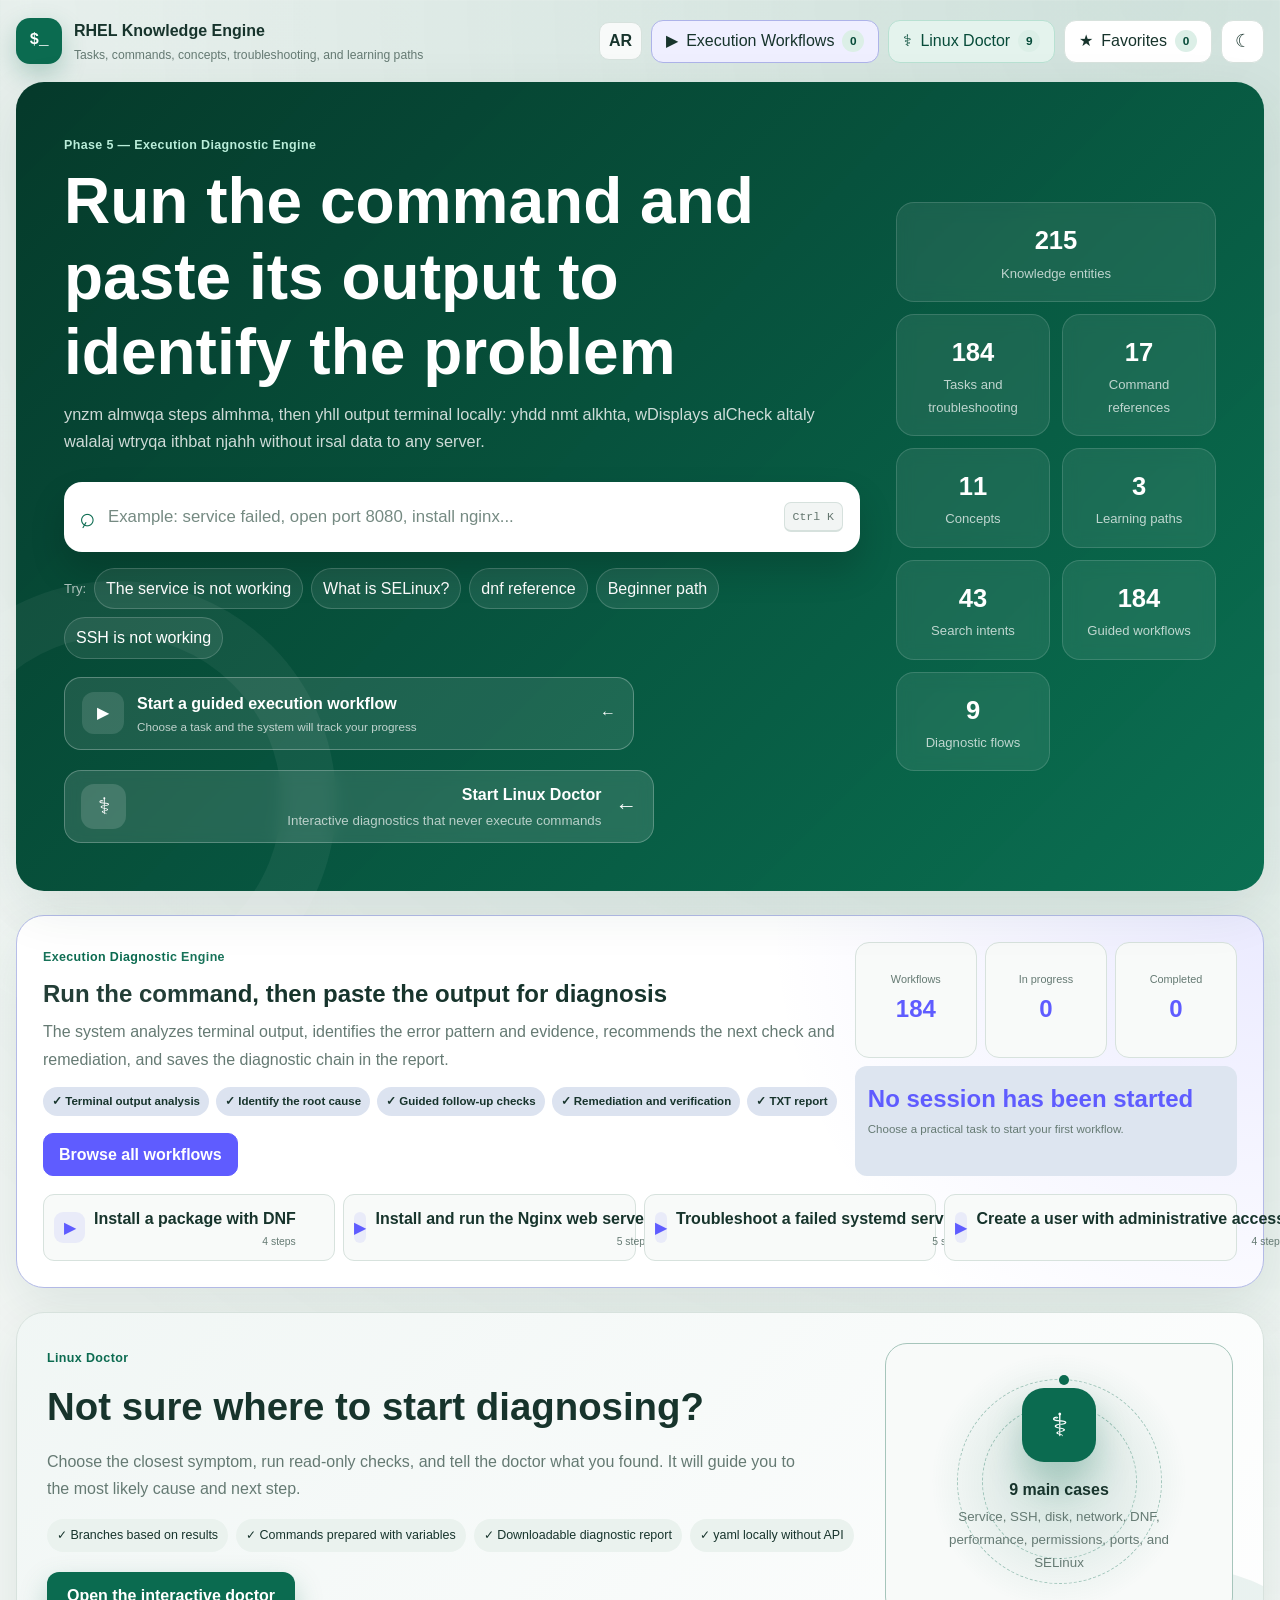
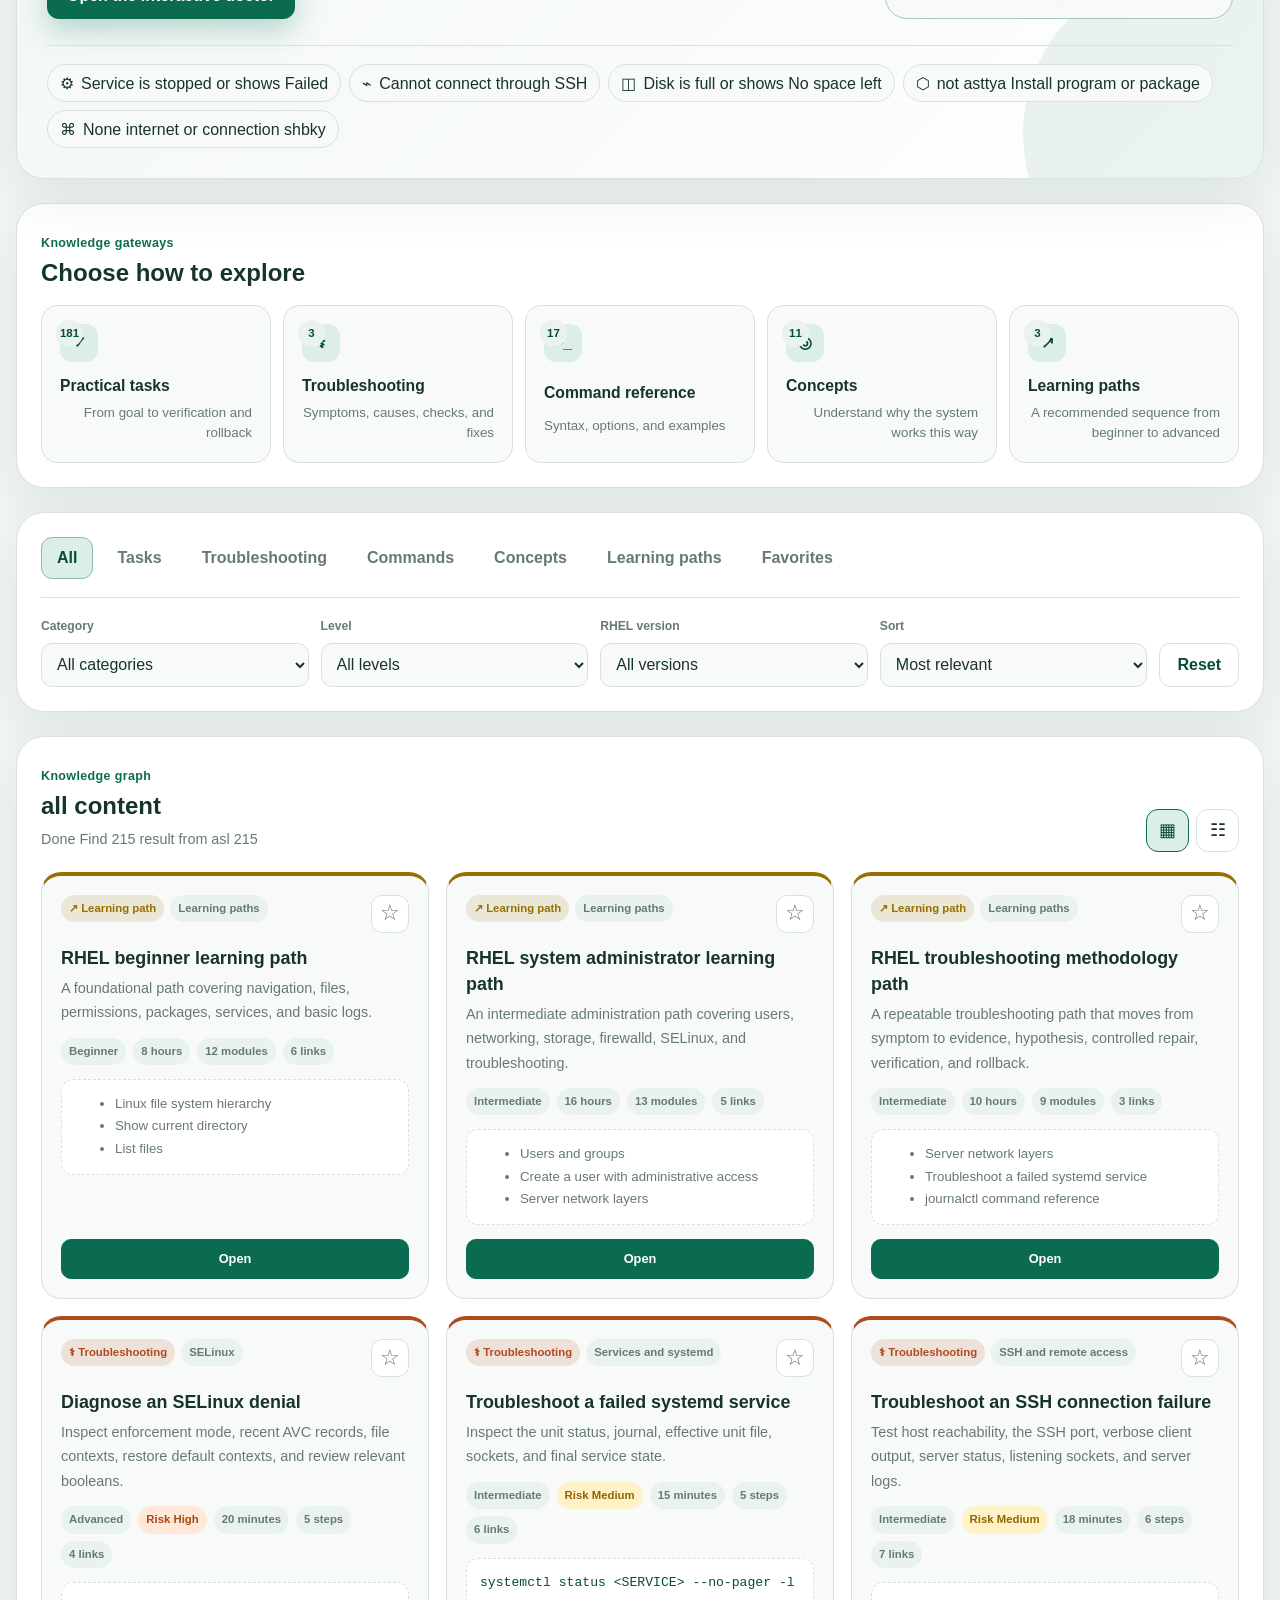
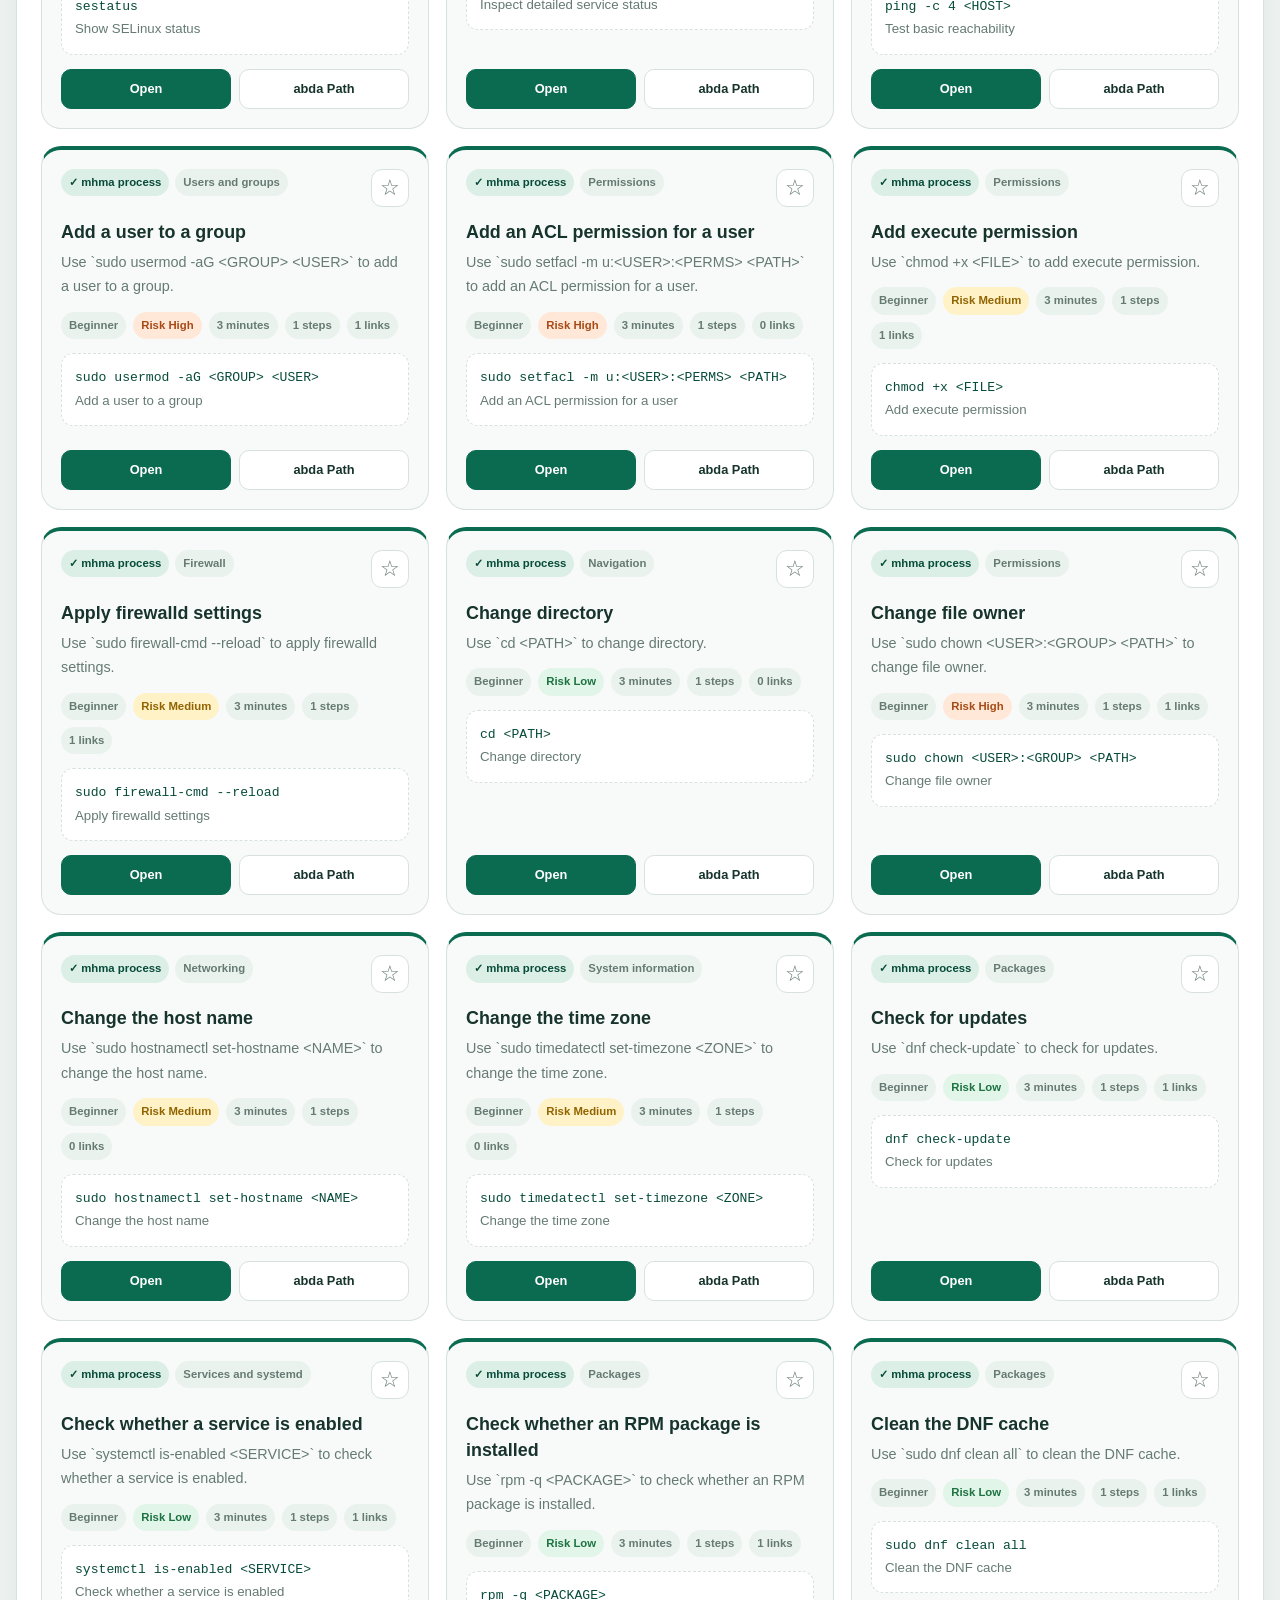
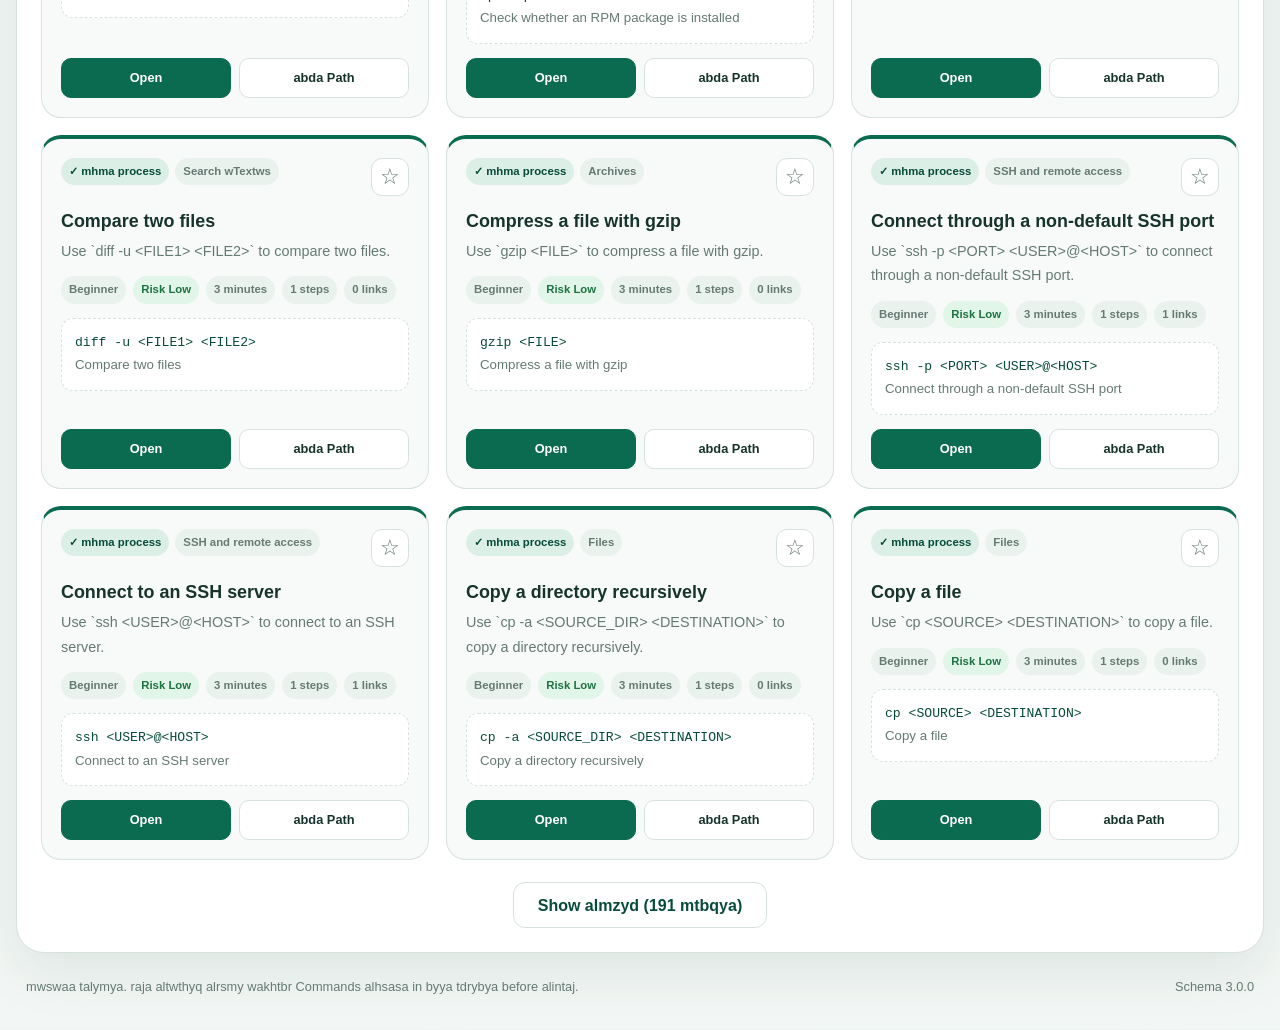
==== en.html @ ce924791 "Add files via upload" ====
<!doctype html>
<!DOCTYPE html>

<!DOCTYPE html>

<html data-theme="light" dir="ltr" lang="en">
<head>
<meta charset="utf-8"/>
<meta content="width=device-width, initial-scale=1" name="viewport"/>
<meta content="Bilingual RHEL knowledge, guided workflows, and local execution diagnostics." name="description"/>
<meta content="#0b6b50" name="theme-color"/>
<title>RHEL Knowledge Engine | Execution Diagnostic Engine</title>
<link href="style.css" rel="stylesheet"/>
</head>
<body>
<a class="skip-link" href="#resultsSection">Skip to results</a>
<div class="app-shell">
<header class="topbar">
<a aria-label="Home" class="brand" href="#">
<span aria-hidden="true" class="brand__terminal">$_</span>
<span class="brand__text">
<strong>RHEL Knowledge Engine</strong>
<small>Tasks, commands, concepts, troubleshooting, and learning paths</small>
</span>
</a>
<div class="topbar__actions"><a aria-label="Arabic interface" class="language-switch" href="index.html" title="العربية">AR</a>
<button class="toolbar-button toolbar-button--workflow" id="workflowShortcut" type="button">
<span aria-hidden="true">▶</span><span>Execution Workflows</span><b id="activeWorkflowCount">0</b>
</button>
<button class="toolbar-button toolbar-button--doctor" id="doctorShortcut" type="button">
<span aria-hidden="true">⚕</span>
<span>Linux Doctor</span>
<b id="doctorCasesCount">0</b>
</button>
<button class="toolbar-button" id="favoritesShortcut" type="button">
<span aria-hidden="true">★</span>
<span>Favorites</span>
<b id="favoritesCount">0</b>
</button>
<button aria-label="Enable dark mode" class="icon-button" id="themeButton" title="Dark mode" type="button">
<span aria-hidden="true" id="themeIcon">☾</span>
</button>
</div>
</header>
<main>
<section class="hero">
<div class="hero__content">
<span class="hero__eyebrow">Phase 5 — Execution Diagnostic Engine</span>
<h1>Run the command and paste its output to identify the problem</h1>
<p> ynzm almwqa steps almhma, then yhll output terminal locally: yhdd nmt alkhta, wDisplays alCheck altaly walalaj wtryqa ithbat njahh without irsal data to any server. </p>
<div class="search-wrapper">
<div class="search-box">
<span aria-hidden="true" class="search-box__icon">⌕</span>
<input aria-controls="suggestions" aria-expanded="false" aria-label="Search the knowledge engine" autocomplete="off" id="searchInput" placeholder="Example: service failed, open port 8080, install nginx..." spellcheck="false" type="search"/>
<kbd>Ctrl K</kbd>
<button aria-label="Clear search" class="clear-button" hidden="" id="clearSearchButton" type="button">×</button>
</div>
<div class="suggestions" hidden="" id="suggestions" role="listbox"></div>
</div>
<div aria-label="Quick search examples" class="quick-searches">
<span>Try:</span>
<button data-query="The service is not working" type="button">The service is not working</button>
<button data-query="What is SELinux" type="button">What is SELinux?</button>
<button data-query="dnf reference" type="button">dnf reference</button>
<button data-query="Beginner path" type="button">Beginner path</button>
<button data-query="SSH is not working" type="button">SSH is not working</button>
</div>
<div class="hero__primary-actions">
<button class="hero-workflow-button" id="startWorkflowButton" type="button">
<span aria-hidden="true">▶</span>
<span><strong>Start a guided execution workflow</strong><small>Choose a task and the system will track your progress</small></span>
<b aria-hidden="true">←</b>
</button>
</div>
<div class="hero__doctor-action">
<button id="startDoctorButton" type="button">
<span aria-hidden="true">⚕</span>
<span><strong>Start Linux Doctor</strong><small>Interactive diagnostics that never execute commands</small></span>
<b aria-hidden="true">←</b>
</button>
</div>
</div>
<div aria-label="ihsayyat mhrk alIdentify" class="hero__stats">
<article><strong id="entitiesMetric">—</strong><span>Knowledge entities</span></article>
<article><strong id="tasksMetric">—</strong><span>Tasks and troubleshooting</span></article>
<article><strong id="commandsMetric">—</strong><span>Command references</span></article>
<article><strong id="conceptsMetric">—</strong><span>Concepts</span></article>
<article><strong id="pathsMetric">—</strong><span>Learning paths</span></article>
<article><strong id="intentsMetric">—</strong><span>Search intents</span></article>
<article><strong id="workflowMetric">—</strong><span>Guided workflows</span></article>
<article><strong id="doctorMetric">—</strong><span>Diagnostic flows</span></article>
</div>
</section>
<section aria-live="polite" class="intent-panel" hidden="" id="intentPanel">
<div id="intentPanelContent"></div>
</section>
<section aria-labelledby="workflowLaunchTitle" class="workflow-launch">
<div class="workflow-launch__content">
<span class="eyebrow">Execution Diagnostic Engine</span>
<h2 id="workflowLaunchTitle">Run the command, then paste the output for diagnosis</h2>
<p>The system analyzes terminal output, identifies the error pattern and evidence, recommends the next check and remediation, and saves the diagnostic chain in the report.</p>
<div class="workflow-launch__features">
<span>✓ Terminal output analysis</span><span>✓ Identify the root cause</span>
<span>✓ Guided follow-up checks</span><span>✓ Remediation and verification</span><span>✓ TXT report</span>
</div>
<div class="workflow-launch__actions">
<button id="browseWorkflowsButton" type="button">Browse all workflows</button>
<button class="workflow-secondary-action" hidden="" id="resumeWorkflowButton" type="button">Resume latest workflow</button>
</div>
</div>
<div class="workflow-launch__dashboard">
<article><span>Workflows</span><strong id="workflowAvailableCount">0</strong></article>
<article><span>In progress</span><strong id="workflowActiveCount">0</strong></article>
<article><span>Completed</span><strong id="workflowCompletedCount">0</strong></article>
<div class="workflow-resume-summary" id="workflowResumeSummary">
<strong>No session has been started</strong><span>Choose a practical task to start your first workflow.</span>
</div>
</div>
<div class="workflow-launch__examples" id="workflowExamples"></div>
</section>
<section aria-labelledby="doctorLaunchTitle" class="doctor-launch">
<div class="doctor-launch__content">
<span class="eyebrow">Linux Doctor</span>
<h2 id="doctorLaunchTitle">Not sure where to start diagnosing?</h2>
<p>Choose the closest symptom, run read-only checks, and tell the doctor what you found. It will guide you to the most likely cause and next step.</p>
<div class="doctor-launch__features">
<span>✓ Branches based on results</span>
<span>✓ Commands prepared with variables</span>
<span>✓ Downloadable diagnostic report</span>
<span>✓ yaml locally without API</span>
</div>
<button data-doctor-launch="" type="button">Open the interactive doctor</button>
</div>
<div class="doctor-launch__visual">
<div class="doctor-orbit doctor-orbit--one"></div>
<div class="doctor-orbit doctor-orbit--two"></div>
<div class="doctor-launch__mark">⚕</div>
<strong><span id="doctorCasesCountInline">9</span> main cases</strong>
<small>Service, SSH, disk, network, DNF, performance, permissions, ports, and SELinux</small>
</div>
<div class="doctor-launch__examples" id="doctorLaunchExamples"></div>
</section>
<section aria-labelledby="explorerTitle" class="type-explorer">
<div class="section-heading section-heading--compact">
<div>
<span class="eyebrow">Knowledge gateways</span>
<h2 id="explorerTitle">Choose how to explore</h2>
</div>
</div>
<div class="type-grid">
<button class="type-tile" data-type-view="task" type="button">
<span aria-hidden="true" class="type-tile__icon">✓</span>
<strong>Practical tasks</strong>
<small>From goal to verification and rollback</small>
<b id="taskTileCount">0</b>
</button>
<button class="type-tile" data-type-view="troubleshooting" type="button">
<span aria-hidden="true" class="type-tile__icon">⚕</span>
<strong>Troubleshooting</strong>
<small>Symptoms, causes, checks, and fixes</small>
<b id="troubleTileCount">0</b>
</button>
<button class="type-tile" data-type-view="command" type="button">
<span aria-hidden="true" class="type-tile__icon">&gt;_</span>
<strong>Command reference</strong>
<small>Syntax, options, and examples</small>
<b id="commandTileCount">0</b>
</button>
<button class="type-tile" data-type-view="concept" type="button">
<span aria-hidden="true" class="type-tile__icon">◎</span>
<strong>Concepts</strong>
<small>Understand why the system works this way</small>
<b id="conceptTileCount">0</b>
</button>
<button class="type-tile" data-type-view="learning_path" type="button">
<span aria-hidden="true" class="type-tile__icon">↗</span>
<strong>Learning paths</strong>
<small>A recommended sequence from beginner to advanced</small>
<b id="pathTileCount">0</b>
</button>
</div>
</section>
<section aria-label="Filter results" class="control-panel">
<nav aria-label="Content type" class="view-tabs">
<button aria-pressed="true" class="view-tab is-active" data-view="all" type="button">All</button>
<button aria-pressed="false" class="view-tab" data-view="task" type="button">Tasks</button>
<button aria-pressed="false" class="view-tab" data-view="troubleshooting" type="button">Troubleshooting</button>
<button aria-pressed="false" class="view-tab" data-view="command" type="button">Commands</button>
<button aria-pressed="false" class="view-tab" data-view="concept" type="button">Concepts</button>
<button aria-pressed="false" class="view-tab" data-view="learning_path" type="button">Learning paths</button>
<button aria-pressed="false" class="view-tab" data-view="favorites" type="button">Favorites</button>
</nav>
<div class="filters">
<label><span>Category</span><select id="categoryFilter"><option value="all">All categories</option></select></label>
<label><span>Level</span><select id="difficultyFilter"><option value="all">All levels</option><option value="beginner">Beginner</option><option value="intermediate">Intermediate</option><option value="advanced">Advanced</option></select></label>
<label><span>RHEL version</span><select id="versionFilter"><option value="all">All versions</option><option value="8">RHEL 8</option><option value="9">RHEL 9</option><option value="10">RHEL 10</option></select></label>
<label><span>Sort</span><select id="sortFilter"><option value="relevance">Most relevant</option><option value="title">Alphabetical</option><option value="type">By type</option><option value="difficulty">By level</option><option value="relations">Most connected</option></select></label>
<button class="reset-button" id="resetFiltersButton" type="button">Reset</button>
</div>
</section>
<section class="results-section" id="resultsSection" tabindex="-1">
<div class="section-heading">
<div>
<span class="eyebrow" id="resultsEyebrow">Knowledge graph</span>
<h2 id="resultsTitle">all content</h2>
<p id="resultsSummary">jary thmyl qaCounta alIdentify...</p>
</div>
<div aria-label="Change method alShow" class="layout-buttons">
<button aria-label="Grid view" class="icon-button is-active" id="gridViewButton" title="Grid view" type="button">▦</button>
<button aria-label="List view" class="icon-button" id="listViewButton" title="List view" type="button">☷</button>
</div>
</div>
<div class="active-filters" hidden="" id="activeFilters"></div>
<div class="state-card" id="loadingState"><div aria-hidden="true" class="loader"></div><h3>jary bna mhrk alIdentify</h3><p>yDone fhrsa Tasks wCommands wConcepts walalaqat wLearning paths.</p></div>
<div class="state-card state-card--error" hidden="" id="errorState"><span class="state-card__icon">!</span><h3>tadhr thmyl knowledge.json</h3><p>Open the page through a local web server or deploy the files to Cloudflare Pages.</p><code>python -m http.server 8000</code></div>
<div class="state-card" hidden="" id="emptyState"><span class="state-card__icon">⌕</span><h3>No matching results</h3><p>jrb abara aqsr or antql to ahd anwaa content.</p><button class="primary-button" id="emptyResetButton" type="button">Show all content</button></div>
<div aria-live="polite" class="results-grid" id="resultsGrid"></div>
<button class="load-more-button" hidden="" id="loadMoreButton" type="button">Show almzyd</button>
</section>
</main>
<footer class="footer">
<p>mwswaa talymya. raja altwthyq alrsmy wakhtbr Commands alhsasa in byya tdrybya before alintaj.</p>
<span id="schemaVersion"></span>
</footer>
</div>
<div aria-live="polite" class="toast" id="toast" role="status"></div>
<dialog class="doctor-dialog" id="doctorDialog">
<div class="doctor-dialog__topbar">
<div class="doctor-dialog__identity">
<span aria-hidden="true">⚕</span>
<div><small>RHEL Interactive Diagnostics</small><strong id="doctorDialogTitle">Linux Doctor</strong></div>
</div>
<div class="doctor-dialog__actions">
<button hidden="" id="doctorHomeButton" type="button">alhalat</button>
<button hidden="" id="doctorBackButton" type="button">rjwa</button>
<button hidden="" id="doctorResetButton" type="button">re</button>
<button aria-label="Close" class="doctor-dialog__close" id="doctorCloseButton" type="button">×</button>
</div>
</div>
<div class="doctor-dialog__content" id="doctorContent"></div>
</dialog>
<dialog class="workflow-dialog" id="workflowDialog">
<div class="workflow-dialog__topbar">
<div class="workflow-dialog__identity"><span>▶</span><div><small>RHEL Execution Diagnostic</small><strong id="workflowDialogTitle">Execution Workflows</strong></div></div>
<div class="workflow-dialog__actions">
<button id="workflowLibraryButton" type="button">Workflows</button>
<button hidden="" id="workflowReportButton" type="button">altqryr</button>
<button hidden="" id="workflowPauseButton" type="button">hfz wStop</button>
<button aria-label="Close" class="workflow-dialog__close" id="workflowCloseButton" type="button">×</button>
</div>
</div>
<div class="workflow-dialog__shell">
<aside class="workflow-sidebar" id="workflowSidebar"></aside>
<main class="workflow-main">
<div class="workflow-content" id="workflowContent"></div>
<footer class="workflow-footer" hidden="" id="workflowFooter">
<button id="workflowPreviousButton" type="button">alsabq</button>
<div id="workflowFooterStatus"></div>
<button class="primary" id="workflowNextButton" type="button">altaly</button>
</footer>
</main>
</div>
</dialog>
<dialog class="entity-dialog" id="entityDialog">
<div class="dialog-topbar">
<button aria-label="Close" class="dialog-close" id="closeDialogButton" type="button">×</button>
<div class="dialog-topbar__actions">
<button class="dialog-action" id="dialogFavoriteButton" type="button">☆ Favorites</button>
<button class="dialog-action" hidden="" id="dialogPrimaryCopyButton" type="button">Copy Commands</button>
<button class="dialog-action" id="shareEntityButton" type="button">Copy link</button>
</div>
</div>
<div id="dialogContent"></div>
</dialog>
<template id="entityCardTemplate">
<article class="entity-card">
<header class="entity-card__header">
<div class="entity-card__badges"><span class="type-badge"></span><span class="category-badge"></span></div>
<button aria-label="Add to favorites" class="favorite-button" title="Favorites" type="button">☆</button>
</header>
<h3 class="entity-title"></h3>
<p class="entity-summary"></p>
<div class="entity-meta"></div>
<div class="entity-preview"></div>
<footer class="entity-card__footer"><button class="open-entity-button" type="button">Open</button><button class="quick-action-button" type="button">ijra quick</button></footer>
</article>
</template>
<script src="language-en.js"></script><script src="intent-engine-en.js"></script>
<script src="doctor-engine-en.js"></script>
<script src="execution-diagnostics-en.js"></script>
<script src="workflow-engine-en.js"></script>
<script src="app-en.js"></script>
</body>
</html>
---- style.css ----
:root {
  color-scheme: light;
  --bg: #f2f6f4;
  --surface: #ffffff;
  --surface-2: #eaf2ee;
  --surface-3: #f8faf9;
  --text: #17342c;
  --muted: #657a73;
  --primary: #0b6b50;
  --primary-strong: #074b39;
  --primary-soft: #dcefe7;
  --border: #d7e2dd;
  --code-bg: #102a23;
  --code-text: #ddfff1;
  --shadow: 0 18px 55px rgba(16, 64, 49, .09);
  --low: #1d7242;
  --low-bg: #e2f5e9;
  --medium: #916400;
  --medium-bg: #fff2c7;
  --high: #a64a16;
  --high-bg: #ffe8d7;
  --critical: #ae241b;
  --critical-bg: #fee5e2;
  --task: #0b6b50;
  --command: #245ea8;
  --concept: #7751b7;
  --trouble: #b04b1e;
  --path: #987000;
  --radius-xl: 28px;
  --radius-lg: 20px;
  --radius-md: 14px;
  --radius-sm: 10px;
}

html[data-theme="dark"] {
  color-scheme: dark;
  --bg: #0d1714;
  --surface: #14231e;
  --surface-2: #1a2f28;
  --surface-3: #10201a;
  --text: #e8f5ef;
  --muted: #9bb1a8;
  --primary: #55c99e;
  --primary-strong: #8de0c0;
  --primary-soft: #1b4033;
  --border: #29443a;
  --code-bg: #07120f;
  --code-text: #d8fff0;
  --shadow: 0 18px 55px rgba(0, 0, 0, .28);
  --low: #73d296;
  --low-bg: #183a27;
  --medium: #f1cb62;
  --medium-bg: #3d3318;
  --high: #f2a16e;
  --high-bg: #402719;
  --critical: #ff9189;
  --critical-bg: #401e1d;
  --task: #55c99e;
  --command: #7db5ff;
  --concept: #b69aef;
  --trouble: #f2a16e;
  --path: #f1cb62;
}

* { box-sizing: border-box; }
html { scroll-behavior: smooth; }
body {
  margin: 0;
  min-height: 100vh;
  background:
    radial-gradient(circle at 90% 0, color-mix(in srgb, var(--primary) 15%, transparent), transparent 28%),
    var(--bg);
  color: var(--text);
  font-family: Tahoma, Arial, "Segoe UI", sans-serif;
  line-height: 1.7;
  transition: background-color .2s ease, color .2s ease;
}
button, input, select { font: inherit; }
button, select { cursor: pointer; }
button:focus-visible, input:focus-visible, select:focus-visible, a:focus-visible {
  outline: 3px solid color-mix(in srgb, var(--primary) 35%, transparent);
  outline-offset: 2px;
}
code, kbd { direction: ltr; unicode-bidi: embed; font-family: Consolas, "Courier New", monospace; }
mark { padding: 0 .12em; border-radius: 4px; background: #ffe58a; color: #302600; }
html[data-theme="dark"] mark { background: #685711; color: #fff4b5; }
[hidden] { display: none !important; }

.skip-link { position: fixed; top: 10px; right: 10px; z-index: 10000; padding: 8px 14px; border-radius: 8px; background: var(--primary); color: #fff; transform: translateY(-150%); }
.skip-link:focus { transform: translateY(0); }
.app-shell { width: min(1500px, calc(100% - 32px)); margin: 0 auto; }

.topbar { min-height: 82px; display: flex; align-items: center; justify-content: space-between; gap: 20px; }
.brand { display: flex; align-items: center; gap: 12px; color: var(--text); text-decoration: none; }
.brand__terminal { width: 46px; height: 46px; display: grid; place-items: center; border-radius: 14px; background: var(--primary); color: #fff; direction: ltr; font-family: Consolas, monospace; font-weight: 800; box-shadow: 0 10px 25px color-mix(in srgb, var(--primary) 25%, transparent); }
.brand strong, .brand small { display: block; }
.brand small { margin-top: 1px; color: var(--muted); font-size: .76rem; }
.topbar__actions { display: flex; align-items: center; gap: 9px; }
.toolbar-button, .icon-button, .dialog-action, .reset-button, .primary-button, .load-more-button, .open-entity-button, .quick-action-button, .text-button {
  border: 1px solid var(--border); background: var(--surface); color: var(--text);
}
.toolbar-button { min-height: 43px; display: flex; align-items: center; gap: 8px; padding: 0 14px; border-radius: 12px; }
.toolbar-button b { min-width: 22px; height: 22px; display: grid; place-items: center; border-radius: 999px; background: var(--primary-soft); color: var(--primary-strong); font-size: .74rem; }
.icon-button { width: 43px; height: 43px; display: grid; place-items: center; border-radius: 12px; font-size: 1.15rem; }
.toolbar-button:hover, .icon-button:hover, .dialog-action:hover, .text-button:hover { border-color: var(--primary); background: var(--primary-soft); }
.icon-button.is-active { border-color: var(--primary); color: var(--primary-strong); background: var(--primary-soft); }

.hero {
  min-height: 390px;
  display: grid;
  grid-template-columns: minmax(0, 1.45fr) minmax(320px, .55fr);
  align-items: center;
  gap: 36px;
  padding: 48px;
  position: relative;
  border-radius: var(--radius-xl);
  background: linear-gradient(135deg, rgba(5, 57, 42, .99), rgba(10, 112, 82, .95)), var(--primary);
  color: #fff;
  box-shadow: var(--shadow);
  overflow: visible;
}
.hero::before { content: ""; position: absolute; inset: auto auto -130px -120px; width: 330px; height: 330px; border: 55px solid rgba(255,255,255,.05); border-radius: 50%; pointer-events: none; }
.hero__content, .hero__stats { position: relative; z-index: 2; }
.hero__eyebrow { display: inline-block; color: #b9edd9; font-size: .78rem; font-weight: 800; letter-spacing: .03em; }
.hero h1 { max-width: 900px; margin: 7px 0 10px; font-size: clamp(2.25rem, 5vw, 4.35rem); line-height: 1.18; }
.hero p { max-width: 830px; margin: 0; color: rgba(255,255,255,.8); font-size: 1.02rem; }
.search-wrapper { position: relative; max-width: 940px; margin-top: 26px; }
.search-box { min-height: 70px; display: flex; align-items: center; gap: 12px; padding: 0 14px 0 11px; border: 3px solid transparent; border-radius: 18px; background: #fff; color: #17342c; box-shadow: 0 18px 35px rgba(0,0,0,.16); transition: .18s ease; }
.search-box:focus-within { border-color: #8de0c0; box-shadow: 0 18px 40px rgba(0,0,0,.22); }
.search-box__icon { font-size: 1.7rem; color: #0b6b50; transform: rotate(-15deg); }
.search-box input { min-width: 0; flex: 1; border: 0; outline: 0; background: transparent; color: #17342c; font-size: 1.05rem; }
.search-box input::placeholder { color: #758a82; }
.search-box kbd { padding: 4px 8px; border: 1px solid #d6e1dd; border-bottom-width: 2px; border-radius: 7px; background: #f2f5f4; color: #64766f; font-size: .72rem; white-space: nowrap; }
.clear-button { width: 35px; height: 35px; border: 0; border-radius: 50%; background: #e7efec; color: #26483e; font-size: 1.45rem; line-height: 1; }
.suggestions { position: absolute; z-index: 100; top: calc(100% + 8px); right: 0; left: 0; max-height: 390px; overflow-y: auto; padding: 8px; border: 1px solid var(--border); border-radius: 16px; background: var(--surface); color: var(--text); box-shadow: 0 22px 55px rgba(0,0,0,.2); }
.suggestion { width: 100%; display: grid; grid-template-columns: 1fr auto; gap: 12px; padding: 11px 12px; border: 0; border-radius: 11px; background: transparent; color: var(--text); text-align: right; }
.suggestion:hover, .suggestion.is-active { background: var(--primary-soft); }
.suggestion strong { display: block; }
.suggestion small { color: var(--muted); }
.suggestion .suggestion-type { align-self: center; padding: 4px 8px; border-radius: 999px; background: var(--surface-2); color: var(--primary-strong); font-size: .72rem; }
.quick-searches { display: flex; flex-wrap: wrap; align-items: center; gap: 8px; margin-top: 16px; }
.quick-searches > span { color: rgba(255,255,255,.67); font-size: .82rem; }
.quick-searches button { padding: 6px 11px; border: 1px solid rgba(255,255,255,.18); border-radius: 999px; background: rgba(255,255,255,.08); color: #fff; }
.quick-searches button:hover { background: rgba(255,255,255,.16); }
.hero__stats { display: grid; grid-template-columns: repeat(2, 1fr); gap: 12px; }
.hero__stats article { min-height: 97px; display: flex; flex-direction: column; align-items: center; justify-content: center; padding: 16px; border: 1px solid rgba(255,255,255,.14); border-radius: 18px; background: rgba(255,255,255,.08); backdrop-filter: blur(8px); text-align: center; }
.hero__stats article:first-child { grid-column: span 2; }
.hero__stats strong { font-size: 1.6rem; }
.hero__stats span { color: rgba(255,255,255,.72); font-size: .82rem; }

.type-explorer, .control-panel, .results-section { margin-top: 24px; padding: 24px; border: 1px solid var(--border); border-radius: var(--radius-xl); background: var(--surface); box-shadow: var(--shadow); }
.section-heading { display: flex; align-items: end; justify-content: space-between; gap: 20px; margin-bottom: 20px; }
.section-heading--compact { margin-bottom: 15px; }
.section-heading h2 { margin: 2px 0 0; line-height: 1.35; }
.section-heading p { margin: 5px 0 0; color: var(--muted); font-size: .9rem; }
.eyebrow { display: inline-block; color: var(--primary); font-size: .78rem; font-weight: 800; letter-spacing: .03em; }
.type-grid { display: grid; grid-template-columns: repeat(5, minmax(0, 1fr)); gap: 12px; }
.type-tile { min-width: 0; position: relative; display: grid; justify-items: start; gap: 3px; padding: 18px; border: 1px solid var(--border); border-radius: 16px; background: var(--surface-3); color: var(--text); text-align: right; transition: .18s ease; }
.type-tile:hover { transform: translateY(-3px); border-color: var(--primary); box-shadow: 0 13px 25px rgba(14,62,47,.08); }
.type-tile__icon { width: 38px; height: 38px; display: grid; place-items: center; margin-bottom: 8px; border-radius: 12px; background: var(--primary-soft); color: var(--primary-strong); direction: ltr; font-weight: 800; }
.type-tile strong { font-size: .98rem; }
.type-tile small { color: var(--muted); line-height: 1.55; }
.type-tile b { position: absolute; top: 14px; left: 14px; min-width: 27px; height: 27px; display: grid; place-items: center; border-radius: 999px; background: var(--surface-2); color: var(--primary-strong); font-size: .72rem; }

.view-tabs { display: flex; flex-wrap: wrap; gap: 8px; padding-bottom: 18px; border-bottom: 1px solid var(--border); }
.view-tab { min-height: 42px; padding: 0 15px; border: 1px solid transparent; border-radius: 11px; background: transparent; color: var(--muted); font-weight: 700; }
.view-tab:hover { background: var(--surface-2); }
.view-tab.is-active { border-color: color-mix(in srgb, var(--primary) 35%, var(--border)); background: var(--primary-soft); color: var(--primary-strong); }
.filters { display: grid; grid-template-columns: repeat(4, minmax(130px, 1fr)) auto; align-items: end; gap: 12px; margin-top: 18px; }
.filters label { display: grid; gap: 6px; }
.filters label > span { color: var(--muted); font-size: .76rem; font-weight: 700; }
select { width: 100%; min-height: 44px; padding: 0 11px; border: 1px solid var(--border); border-radius: 11px; outline: 0; background: var(--surface-3); color: var(--text); }
select:focus { border-color: var(--primary); }
.reset-button { min-height: 44px; padding: 0 17px; border-radius: 11px; color: var(--primary-strong); font-weight: 700; }
.reset-button:hover { background: var(--primary-soft); border-color: var(--primary); }
.layout-buttons { display: flex; gap: 7px; }
.active-filters { display: flex; flex-wrap: wrap; gap: 8px; margin: -5px 0 20px; }
.filter-chip { display: inline-flex; align-items: center; gap: 7px; padding: 6px 10px; border-radius: 999px; background: var(--surface-2); color: var(--text); font-size: .78rem; }
.filter-chip button { width: 19px; height: 19px; padding: 0; border: 0; border-radius: 50%; background: color-mix(in srgb, var(--text) 9%, transparent); color: var(--text); line-height: 1; }

.results-grid { display: grid; grid-template-columns: repeat(3, minmax(0, 1fr)); gap: 17px; }
.results-grid.list-view { grid-template-columns: 1fr; }
.results-grid.list-view .entity-card { display: grid; grid-template-columns: minmax(260px,.8fr) minmax(0,1.4fr); column-gap: 24px; }
.results-grid.list-view .entity-card__header, .results-grid.list-view .entity-title, .results-grid.list-view .entity-summary { grid-column: 1; }
.results-grid.list-view .entity-meta, .results-grid.list-view .entity-preview, .results-grid.list-view .entity-card__footer { grid-column: 2; }
.results-grid.list-view .entity-preview { grid-row: 1 / span 3; align-self: center; }
.entity-card { min-width: 0; display: flex; flex-direction: column; padding: 19px; border: 1px solid var(--border); border-radius: var(--radius-lg); background: var(--surface-3); transition: .18s ease; }
.entity-card:hover { transform: translateY(-3px); border-color: color-mix(in srgb, var(--primary) 45%, var(--border)); box-shadow: 0 15px 28px rgba(14,62,47,.08); }
.entity-card[data-type="command"] { border-top: 4px solid var(--command); }
.entity-card[data-type="concept"] { border-top: 4px solid var(--concept); }
.entity-card[data-type="troubleshooting"] { border-top: 4px solid var(--trouble); }
.entity-card[data-type="learning_path"] { border-top: 4px solid var(--path); }
.entity-card[data-type="task"] { border-top: 4px solid var(--task); }
.entity-card__header { min-width: 0; display: flex; align-items: start; justify-content: space-between; gap: 12px; }
.entity-card__badges { display: flex; flex-wrap: wrap; gap: 6px; }
.type-badge, .category-badge, .meta-badge, .status-badge, .risk-badge { display: inline-flex; align-items: center; width: fit-content; padding: 4px 8px; border-radius: 999px; font-size: .71rem; font-weight: 800; }
.type-badge { background: var(--primary-soft); color: var(--primary-strong); }
.category-badge, .meta-badge { background: var(--surface-2); color: var(--muted); }
.type-badge.type-command { background: color-mix(in srgb, var(--command) 14%, transparent); color: var(--command); }
.type-badge.type-concept { background: color-mix(in srgb, var(--concept) 14%, transparent); color: var(--concept); }
.type-badge.type-troubleshooting { background: color-mix(in srgb, var(--trouble) 14%, transparent); color: var(--trouble); }
.type-badge.type-learning_path { background: color-mix(in srgb, var(--path) 14%, transparent); color: var(--path); }
.favorite-button { flex: 0 0 auto; width: 38px; height: 38px; border: 1px solid var(--border); border-radius: 11px; background: var(--surface); color: var(--muted); font-size: 1.4rem; line-height: 1; }
.favorite-button:hover, .favorite-button.is-favorite { border-color: #d1a200; background: #fff5c9; color: #9a7200; }
html[data-theme="dark"] .favorite-button.is-favorite { background: #453a12; color: #ffe27c; }
.entity-title { margin: 13px 0 4px; font-size: 1.12rem; line-height: 1.45; }
.entity-summary { margin: 0 0 13px; color: var(--muted); font-size: .9rem; }
.entity-meta { display: flex; flex-wrap: wrap; gap: 7px; }
.entity-preview { min-width: 0; margin-top: 14px; padding: 13px; border: 1px dashed var(--border); border-radius: 12px; background: var(--surface); }
.entity-preview code { display: block; overflow-x: auto; color: var(--primary-strong); white-space: nowrap; font-size: .82rem; }
.entity-preview p, .entity-preview ul { margin: 0; color: var(--muted); font-size: .83rem; }
.entity-preview ul { padding-right: 18px; }
.entity-card__footer { display: flex; gap: 8px; margin-top: auto; padding-top: 14px; }
.open-entity-button, .quick-action-button { flex: 1; min-height: 40px; border-radius: 10px; font-size: .8rem; font-weight: 700; }
.open-entity-button { border-color: var(--primary); background: var(--primary); color: #fff; }
.quick-action-button:hover { border-color: var(--primary); background: var(--primary-soft); }

.state-card { min-height: 270px; display: grid; place-items: center; align-content: center; padding: 30px; border: 1px dashed var(--border); border-radius: var(--radius-lg); background: var(--surface-3); text-align: center; }
.state-card h3, .state-card p { margin: 3px 0; }
.state-card p { max-width: 650px; color: var(--muted); }
.state-card--error { border-color: color-mix(in srgb, var(--critical) 45%, var(--border)); background: var(--critical-bg); color: var(--critical); }
.state-card__icon { width: 50px; height: 50px; display: grid; place-items: center; margin-bottom: 8px; border-radius: 50%; background: var(--surface-2); color: var(--primary); font-size: 1.6rem; font-weight: 900; }
.loader { width: 42px; height: 42px; margin-bottom: 12px; border: 4px solid var(--surface-2); border-top-color: var(--primary); border-radius: 50%; animation: spin .8s linear infinite; }
@keyframes spin { to { transform: rotate(360deg); } }
.primary-button { min-height: 42px; margin-top: 14px; padding: 0 17px; border-color: var(--primary); border-radius: 11px; background: var(--primary); color: #fff; font-weight: 700; }
.load-more-button { min-height: 46px; display: block; margin: 22px auto 0; padding: 0 24px; border-radius: 12px; color: var(--primary-strong); font-weight: 700; }
.load-more-button:hover { border-color: var(--primary); background: var(--primary-soft); }

.toast { position: fixed; z-index: 3000; left: 22px; bottom: 22px; max-width: min(360px, calc(100% - 44px)); padding: 11px 17px; border-radius: 11px; background: var(--code-bg); color: var(--code-text); box-shadow: var(--shadow); opacity: 0; transform: translateY(18px); pointer-events: none; transition: .2s ease; }
.toast.is-visible { opacity: 1; transform: translateY(0); }

.entity-dialog { width: min(1020px, calc(100% - 28px)); max-height: min(900px, calc(100vh - 30px)); overflow-y: auto; padding: 0; border: 1px solid var(--border); border-radius: 24px; background: var(--surface); color: var(--text); box-shadow: 0 30px 90px rgba(0,0,0,.38); }
.entity-dialog::backdrop { background: rgba(4,17,13,.69); backdrop-filter: blur(4px); }
.dialog-topbar { position: sticky; top: 0; z-index: 20; min-height: 64px; display: flex; align-items: center; justify-content: space-between; gap: 12px; padding: 10px 14px; border-bottom: 1px solid var(--border); background: color-mix(in srgb, var(--surface) 92%, transparent); backdrop-filter: blur(12px); }
.dialog-close { width: 40px; height: 40px; border: 1px solid var(--border); border-radius: 11px; background: var(--surface); color: var(--text); font-size: 1.45rem; }
.dialog-topbar__actions { display: flex; flex-wrap: wrap; gap: 8px; }
.dialog-action { min-height: 40px; padding: 0 13px; border-radius: 10px; font-size: .8rem; font-weight: 700; }
.dialog-body { padding: 30px; }
.entity-hero { display: grid; grid-template-columns: 1fr auto; gap: 24px; align-items: start; padding-bottom: 22px; border-bottom: 1px solid var(--border); }
.entity-hero h2 { margin: 8px 0 7px; font-size: clamp(1.7rem, 4vw, 2.6rem); line-height: 1.3; }
.entity-hero p { margin: 0; color: var(--muted); }
.entity-hero__meta { min-width: 210px; display: grid; gap: 8px; }
.info-pill { display: flex; justify-content: space-between; gap: 12px; padding: 9px 11px; border: 1px solid var(--border); border-radius: 11px; background: var(--surface-3); font-size: .8rem; }
.info-pill span { color: var(--muted); }
.dialog-section { margin-top: 24px; }
.dialog-section__heading { display: flex; align-items: center; justify-content: space-between; gap: 14px; margin-bottom: 12px; }
.dialog-section h3 { margin: 0; font-size: 1.12rem; }
.section-note { color: var(--muted); font-size: .8rem; }
.callout { padding: 14px 16px; border-right: 4px solid var(--primary); border-radius: 12px; background: var(--primary-soft); color: var(--text); }
.callout--warning { border-color: var(--high); background: var(--high-bg); color: var(--high); }
.callout--danger { border-color: var(--critical); background: var(--critical-bg); color: var(--critical); }
.variables-grid, .detail-grid, .resource-grid, .examples-grid, .concept-grid { display: grid; grid-template-columns: repeat(2, minmax(0,1fr)); gap: 11px; }
.variable-field { display: grid; gap: 6px; }
.variable-field span { color: var(--muted); font-size: .78rem; font-weight: 700; }
.variable-field input { min-height: 43px; padding: 0 12px; border: 1px solid var(--border); border-radius: 10px; background: var(--surface-3); color: var(--text); outline: 0; direction: ltr; }
.variable-field input:focus { border-color: var(--primary); }
.progress-panel { padding: 13px 15px; border: 1px solid var(--border); border-radius: 12px; background: var(--surface-3); }
.progress-panel__header { display: flex; justify-content: space-between; gap: 12px; color: var(--muted); font-size: .8rem; }
.progress-track { height: 9px; margin-top: 9px; overflow: hidden; border-radius: 999px; background: var(--surface-2); }
.progress-bar { height: 100%; border-radius: inherit; background: var(--primary); transition: width .2s ease; }
.steps-list { display: grid; gap: 12px; }
.step-card { display: grid; grid-template-columns: auto 1fr; gap: 12px; padding: 16px; border: 1px solid var(--border); border-radius: 15px; background: var(--surface-3); }
.step-card.is-complete { border-color: color-mix(in srgb, var(--low) 55%, var(--border)); background: var(--low-bg); }
.step-check { width: 28px; height: 28px; margin-top: 2px; accent-color: var(--primary); }
.step-card h4 { margin: 0 0 4px; }
.step-card p { margin: 0 0 10px; color: var(--muted); font-size: .87rem; }
.command-box { min-width: 0; display: flex; align-items: stretch; overflow: hidden; border-radius: 11px; background: var(--code-bg); direction: ltr; }
.command-box code { flex: 1; min-width: 0; overflow-x: auto; padding: 13px; color: var(--code-text); white-space: nowrap; font-size: .84rem; }
.command-copy { flex: 0 0 auto; padding: 0 13px; border: 0; border-left: 1px solid rgba(255,255,255,.13); background: rgba(255,255,255,.08); color: #fff; font-weight: 700; }
.expected-result { margin-top: 9px; padding: 9px 11px; border-radius: 9px; background: var(--surface); color: var(--muted); font-size: .8rem; }
.verification-list, .error-list, .option-list, .module-list { display: grid; gap: 10px; }
.verification-item, .error-item, .option-item, .module-item, .resource-card, .concept-card, .example-card { padding: 13px; border: 1px solid var(--border); border-radius: 12px; background: var(--surface-3); }
.verification-item h4, .error-item h4, .example-card h4, .concept-card h4 { margin: 0 0 6px; }
.verification-item code, .error-check code, .syntax-box { display: block; overflow-x: auto; margin: 7px 0; padding: 11px; border-radius: 9px; background: var(--code-bg); color: var(--code-text); white-space: nowrap; }
.error-item { border-right: 4px solid var(--high); }
.error-item p, .option-item p, .concept-card p, .example-card p { margin: 4px 0; color: var(--muted); font-size: .85rem; }
.error-item ul, .bullet-list, .rollback-list { margin: 7px 0 0; padding-right: 21px; }
.error-check { margin-top: 9px; padding-top: 9px; border-top: 1px solid var(--border); }
.resource-card code { display: block; overflow-x: auto; margin-top: 4px; color: var(--primary-strong); }
.option-item { display: grid; grid-template-columns: minmax(120px,.35fr) 1fr; gap: 12px; align-items: start; }
.option-item code { color: var(--command); font-weight: 700; }
.example-card .command-box { margin-top: 10px; }
.mental-model { padding: 20px; border: 1px dashed color-mix(in srgb, var(--concept) 50%, var(--border)); border-radius: 15px; background: color-mix(in srgb, var(--concept) 7%, var(--surface)); text-align: center; font-size: 1.02rem; }
.module-item { display: grid; grid-template-columns: auto 1fr auto; align-items: center; gap: 12px; }
.module-number { width: 31px; height: 31px; display: grid; place-items: center; border-radius: 50%; background: var(--primary-soft); color: var(--primary-strong); font-size: .78rem; font-weight: 800; }
.module-item.is-complete { border-color: var(--low); background: var(--low-bg); }
.module-item h4 { margin: 0; }
.module-item p { margin: 2px 0 0; color: var(--muted); font-size: .82rem; }
.module-actions { display: flex; gap: 7px; }
.module-actions button { min-height: 36px; padding: 0 10px; border: 1px solid var(--border); border-radius: 9px; background: var(--surface); color: var(--text); font-size: .76rem; }

.graph-wrap { overflow-x: auto; border: 1px solid var(--border); border-radius: 16px; background: radial-gradient(circle at center, var(--surface), var(--surface-3)); }
.knowledge-graph { width: 100%; min-width: 700px; height: 390px; display: block; }
.graph-line { stroke: color-mix(in srgb, var(--primary) 38%, var(--border)); stroke-width: 2; }
.graph-node circle { fill: var(--surface); stroke: var(--border); stroke-width: 2; transition: .15s ease; }
.graph-node text { fill: var(--text); font-family: Tahoma, Arial, sans-serif; font-size: 12px; pointer-events: none; }
.graph-node[data-current="true"] circle { fill: var(--primary); stroke: var(--primary); }
.graph-node[data-current="true"] text { fill: #fff; font-weight: 800; }
.graph-node:not([data-current="true"]) { cursor: pointer; }
.graph-node:not([data-current="true"]):hover circle { stroke: var(--primary); fill: var(--primary-soft); }
.related-list { display: flex; flex-wrap: wrap; gap: 8px; margin-top: 11px; }
.related-button { padding: 7px 11px; border: 1px solid var(--border); border-radius: 999px; background: var(--surface-3); color: var(--text); }
.related-button:hover { border-color: var(--primary); background: var(--primary-soft); }

.risk-low { background: var(--low-bg); color: var(--low); }
.risk-medium { background: var(--medium-bg); color: var(--medium); }
.risk-high { background: var(--high-bg); color: var(--high); }
.risk-critical { background: var(--critical-bg); color: var(--critical); }
.footer { display: flex; justify-content: space-between; gap: 20px; padding: 23px 10px 32px; color: var(--muted); font-size: .8rem; }
.footer p { margin: 0; }

@media (max-width: 1200px) {
  .hero { grid-template-columns: 1fr; }
  .hero__stats { grid-template-columns: repeat(6,1fr); }
  .hero__stats article:first-child { grid-column: auto; }
  .type-grid { grid-template-columns: repeat(3,1fr); }
  .results-grid { grid-template-columns: repeat(2,minmax(0,1fr)); }
}
@media (max-width: 820px) {
  .app-shell { width: min(100% - 18px,1500px); }
  .topbar { min-height: 70px; }
  .brand small, .toolbar-button > span:not(:first-child) { display: none; }
  .hero { min-height: auto; padding: 29px 20px; border-radius: 20px; }
  .hero h1 { font-size: 2.25rem; }
  .search-box { min-height: 62px; }
  .search-box kbd { display: none; }
  .hero__stats { grid-template-columns: repeat(2,1fr); }
  .hero__stats article:first-child { grid-column: span 2; }
  .type-explorer, .control-panel, .results-section { padding: 15px; border-radius: 19px; }
  .type-grid { grid-template-columns: 1fr 1fr; }
  .filters { grid-template-columns: 1fr 1fr; }
  .reset-button { grid-column: span 2; }
  .results-grid, .results-grid.list-view { grid-template-columns: 1fr; }
  .results-grid.list-view .entity-card { display: flex; }
  .results-grid.list-view .entity-card > * { grid-column: auto; grid-row: auto; }
  .entity-hero { grid-template-columns: 1fr; }
  .entity-hero__meta { min-width: 0; grid-template-columns: repeat(2,1fr); }
  .variables-grid, .detail-grid, .resource-grid, .examples-grid, .concept-grid { grid-template-columns: 1fr; }
  .dialog-body { padding: 20px 16px 28px; }
  .dialog-topbar { align-items: start; }
  .dialog-topbar__actions { justify-content: flex-end; }
  .option-item { grid-template-columns: 1fr; }
  .module-item { grid-template-columns: auto 1fr; }
  .module-actions { grid-column: 2; }
  .footer { flex-direction: column; }
}
@media (max-width: 500px) {
  .type-grid, .filters { grid-template-columns: 1fr; }
  .reset-button { grid-column: auto; }
  .quick-searches button:nth-of-type(n+4) { display: none; }
  .entity-card__footer { flex-direction: column; }
  .dialog-action { padding: 0 9px; }
  .entity-hero__meta { grid-template-columns: 1fr; }
}
@media (prefers-reduced-motion: reduce) {
  *, *::before, *::after { scroll-behavior: auto !important; animation-duration: .01ms !important; transition-duration: .01ms !important; }
}


/* ================= Phase 3: Intent Engine ================= */
.intent-panel {
  margin-top: 24px;
  padding: 0;
  border-radius: var(--radius-xl);
  background: linear-gradient(135deg, color-mix(in srgb, var(--primary) 11%, var(--surface)), var(--surface));
  border: 1px solid color-mix(in srgb, var(--primary) 35%, var(--border));
  box-shadow: var(--shadow);
  overflow: hidden;
}
.intent-panel__inner { padding: 24px; }
.intent-panel__header { display:flex; align-items:flex-start; justify-content:space-between; gap:18px; }
.intent-panel__identity { display:flex; align-items:flex-start; gap:14px; min-width:0; }
.intent-panel__icon { width:52px; height:52px; flex:0 0 52px; display:grid; place-items:center; border-radius:16px; background:var(--primary); color:#fff; font-size:1.25rem; font-weight:900; box-shadow:0 10px 25px color-mix(in srgb, var(--primary) 24%, transparent); }
.intent-panel h2 { margin:2px 0 3px; font-size:1.25rem; }
.intent-panel p { margin:0; color:var(--muted); }
.intent-confidence { display:inline-flex; align-items:center; gap:6px; padding:6px 10px; border-radius:999px; font-size:.76rem; font-weight:800; white-space:nowrap; }
.intent-confidence--high { background:var(--low-bg); color:var(--low); }
.intent-confidence--medium { background:var(--medium-bg); color:var(--medium); }
.intent-confidence--low { background:var(--surface-2); color:var(--muted); }
.intent-analysis-row { display:flex; flex-wrap:wrap; gap:8px; margin-top:16px; }
.analysis-chip { display:inline-flex; align-items:center; gap:6px; padding:6px 10px; border:1px solid var(--border); border-radius:999px; background:var(--surface); color:var(--text); font-size:.78rem; }
.analysis-chip strong { color:var(--primary-strong); }
.correction-note { margin-top:13px; padding:9px 12px; border-radius:10px; background:var(--medium-bg); color:var(--medium); font-size:.82rem; }
.intent-target { margin-top:18px; padding:16px; border:1px solid var(--border); border-radius:15px; background:var(--surface); }
.intent-target__top { display:flex; align-items:center; justify-content:space-between; gap:12px; }
.intent-target h3 { margin:0; font-size:1rem; }
.intent-target p { margin:3px 0 0; font-size:.86rem; }
.intent-fields { display:grid; grid-template-columns:repeat(4,minmax(130px,1fr)); gap:10px; margin-top:14px; }
.intent-field { display:grid; gap:5px; }
.intent-field span { color:var(--muted); font-size:.74rem; font-weight:700; }
.intent-field input { min-height:42px; padding:0 11px; border:1px solid var(--border); border-radius:10px; background:var(--surface-3); color:var(--text); outline:0; direction:ltr; text-align:left; }
.intent-field input:focus { border-color:var(--primary); box-shadow:0 0 0 3px color-mix(in srgb,var(--primary) 12%,transparent); }
.intent-actions { display:flex; flex-wrap:wrap; gap:9px; margin-top:15px; }
.intent-primary, .intent-secondary, .intent-alt { min-height:42px; padding:0 15px; border-radius:11px; font-weight:800; }
.intent-primary { border:1px solid var(--primary); background:var(--primary); color:#fff; }
.intent-secondary, .intent-alt { border:1px solid var(--border); background:var(--surface); color:var(--text); }
.intent-secondary:hover, .intent-alt:hover { border-color:var(--primary); background:var(--primary-soft); }
.intent-alternatives { margin-top:15px; padding-top:14px; border-top:1px solid var(--border); display:flex; flex-wrap:wrap; align-items:center; gap:8px; }
.intent-alternatives > span { color:var(--muted); font-size:.78rem; }
.intent-alt { min-height:34px; padding:0 11px; font-size:.76rem; font-weight:700; }
.intent-reasons { margin-top:12px; color:var(--muted); font-size:.75rem; }
.intent-suggestion { border-right:4px solid var(--primary); }
.intent-suggestion .suggestion-type { background:var(--primary); color:#fff; }
.search-correction { color:var(--medium); font-size:.76rem; }

@media (max-width: 1000px) { .intent-fields { grid-template-columns:repeat(2,minmax(0,1fr)); } }
@media (max-width: 620px) {
  .intent-panel__header, .intent-target__top { flex-direction:column; align-items:stretch; }
  .intent-fields { grid-template-columns:1fr; }
  .intent-panel__identity { align-items:flex-start; }
  .intent-confidence { width:fit-content; }
  .intent-actions > * { width:100%; }
}

/* =========================================================
   PHASE 4 — LINUX DOCTOR
   ========================================================= */

.toolbar-button--doctor {
  border-color: color-mix(in srgb, #7be0bc 34%, var(--border));
  background: color-mix(in srgb, var(--primary-soft) 76%, var(--surface));
  color: var(--primary-strong);
}

.hero__doctor-action {
  margin-top: 20px;
}

.hero__doctor-action > button {
  width: min(100%, 590px);
  min-height: 68px;
  display: grid;
  grid-template-columns: auto 1fr auto;
  align-items: center;
  gap: 14px;
  padding: 10px 16px;
  border: 1px solid rgba(255,255,255,.24);
  border-radius: 17px;
  background: rgba(255,255,255,.12);
  color: #fff;
  text-align: right;
  backdrop-filter: blur(8px);
}

.hero__doctor-action > button:hover {
  background: rgba(255,255,255,.19);
  transform: translateY(-1px);
}

.hero__doctor-action > button > span:first-child {
  width: 45px;
  height: 45px;
  display: grid;
  place-items: center;
  border-radius: 13px;
  background: rgba(255,255,255,.14);
  font-size: 1.45rem;
}

.hero__doctor-action strong,
.hero__doctor-action small {
  display: block;
}

.hero__doctor-action small {
  margin-top: 2px;
  color: rgba(255,255,255,.68);
}

.hero__doctor-action b {
  font-size: 1.35rem;
}

.doctor-launch {
  position: relative;
  display: grid;
  grid-template-columns: minmax(0, 1.4fr) minmax(280px, .6fr);
  gap: 26px;
  margin-top: 24px;
  padding: 30px;
  overflow: hidden;
  border: 1px solid var(--border);
  border-radius: var(--radius-xl);
  background:
    linear-gradient(135deg,
      color-mix(in srgb, var(--surface) 94%, var(--primary) 6%),
      var(--surface));
  box-shadow: var(--shadow);
}

.doctor-launch::after {
  content: "";
  position: absolute;
  inset: auto -90px -120px auto;
  width: 330px;
  height: 330px;
  border-radius: 50%;
  background: color-mix(in srgb, var(--primary) 8%, transparent);
  pointer-events: none;
}

.doctor-launch__content,
.doctor-launch__visual,
.doctor-launch__examples {
  position: relative;
  z-index: 1;
}

.doctor-launch__content h2 {
  margin: 4px 0 8px;
  font-size: clamp(1.65rem, 3vw, 2.4rem);
}

.doctor-launch__content > p {
  max-width: 760px;
  margin: 0;
  color: var(--muted);
}

.doctor-launch__features {
  display: flex;
  flex-wrap: wrap;
  gap: 8px;
  margin-top: 17px;
}

.doctor-launch__features span {
  padding: 6px 10px;
  border-radius: 999px;
  background: var(--surface-2);
  color: var(--text);
  font-size: .78rem;
}

.doctor-launch__content > button {
  min-height: 47px;
  margin-top: 20px;
  padding: 0 20px;
  border: 0;
  border-radius: 12px;
  background: var(--primary);
  color: #fff;
  font-weight: 800;
  box-shadow: 0 12px 28px color-mix(in srgb, var(--primary) 25%, transparent);
}

.doctor-launch__content > button:hover {
  background: var(--primary-strong);
  transform: translateY(-1px);
}

.doctor-launch__visual {
  min-height: 215px;
  display: grid;
  place-items: center;
  align-content: center;
  border: 1px solid color-mix(in srgb, var(--primary) 24%, var(--border));
  border-radius: 22px;
  background:
    radial-gradient(circle at center,
      color-mix(in srgb, var(--primary) 17%, transparent),
      transparent 58%),
    var(--surface-3);
  text-align: center;
}

.doctor-launch__mark {
  position: relative;
  z-index: 2;
  width: 74px;
  height: 74px;
  display: grid;
  place-items: center;
  border-radius: 22px;
  background: var(--primary);
  color: #fff;
  font-size: 2rem;
  box-shadow: 0 18px 35px color-mix(in srgb, var(--primary) 25%, transparent);
}

.doctor-launch__visual strong,
.doctor-launch__visual small {
  position: relative;
  z-index: 2;
  display: block;
}

.doctor-launch__visual strong {
  margin-top: 14px;
}

.doctor-launch__visual small {
  max-width: 245px;
  margin-top: 3px;
  color: var(--muted);
}

.doctor-orbit {
  position: absolute;
  border: 1px dashed color-mix(in srgb, var(--primary) 34%, transparent);
  border-radius: 50%;
  animation: doctor-spin 22s linear infinite;
}

.doctor-orbit--one { width: 155px; height: 155px; }
.doctor-orbit--two { width: 205px; height: 205px; animation-direction: reverse; animation-duration: 32s; }

.doctor-orbit::after {
  content: "";
  position: absolute;
  top: -5px;
  left: 50%;
  width: 10px;
  height: 10px;
  border-radius: 50%;
  background: var(--primary);
}

@keyframes doctor-spin { to { transform: rotate(360deg); } }

.doctor-launch__examples {
  grid-column: 1 / -1;
  display: flex;
  flex-wrap: wrap;
  gap: 8px;
  padding-top: 18px;
  border-top: 1px solid var(--border);
}

.doctor-launch__examples button {
  display: inline-flex;
  align-items: center;
  gap: 7px;
  min-height: 38px;
  padding: 0 12px;
  border: 1px solid var(--border);
  border-radius: 999px;
  background: var(--surface-3);
  color: var(--text);
}

.doctor-launch__examples button:hover {
  border-color: var(--primary);
  background: var(--primary-soft);
}

/* Doctor dialog */
.doctor-dialog {
  width: min(1120px, calc(100% - 28px));
  height: min(890px, calc(100vh - 26px));
  max-height: calc(100vh - 26px);
  padding: 0;
  overflow: hidden;
  border: 1px solid var(--border);
  border-radius: 24px;
  background: var(--surface);
  color: var(--text);
  box-shadow: 0 35px 110px rgba(0,0,0,.4);
}

.doctor-dialog::backdrop {
  background: rgba(4,17,13,.72);
  backdrop-filter: blur(5px);
}

.doctor-dialog__topbar {
  min-height: 70px;
  display: flex;
  align-items: center;
  justify-content: space-between;
  gap: 16px;
  padding: 10px 14px 10px 19px;
  border-bottom: 1px solid var(--border);
  background: color-mix(in srgb, var(--surface) 92%, var(--primary) 8%);
}

.doctor-dialog__identity {
  min-width: 0;
  display: flex;
  align-items: center;
  gap: 11px;
}

.doctor-dialog__identity > span {
  width: 43px;
  height: 43px;
  display: grid;
  place-items: center;
  border-radius: 13px;
  background: var(--primary);
  color: #fff;
  font-size: 1.35rem;
}

.doctor-dialog__identity small,
.doctor-dialog__identity strong {
  display: block;
}

.doctor-dialog__identity small {
  color: var(--muted);
  font-size: .68rem;
  letter-spacing: .04em;
}

.doctor-dialog__identity strong {
  max-width: 560px;
  overflow: hidden;
  text-overflow: ellipsis;
  white-space: nowrap;
}

.doctor-dialog__actions {
  display: flex;
  gap: 7px;
}

.doctor-dialog__actions button {
  min-height: 39px;
  padding: 0 12px;
  border: 1px solid var(--border);
  border-radius: 10px;
  background: var(--surface);
  color: var(--text);
}

.doctor-dialog__actions button:hover {
  border-color: var(--primary);
  background: var(--primary-soft);
}

.doctor-dialog__actions .doctor-dialog__close {
  width: 41px;
  padding: 0;
  font-size: 1.45rem;
}

.doctor-dialog__content {
  height: calc(100% - 70px);
  overflow-y: auto;
  overscroll-behavior: contain;
}

/* Doctor home */
.doctor-home,
.doctor-setup,
.doctor-session {
  padding: 28px;
}

.doctor-home__intro {
  max-width: 870px;
}

.doctor-kicker {
  color: var(--primary);
  font-size: .75rem;
  font-weight: 800;
  letter-spacing: .04em;
}

.doctor-home__intro h2,
.doctor-setup h2,
.doctor-question-card h2,
.doctor-result-hero h2 {
  margin: 4px 0 7px;
  line-height: 1.35;
}

.doctor-home__intro > p,
.doctor-setup__hero p,
.doctor-question-card > p,
.doctor-result-hero p {
  margin: 0;
  color: var(--muted);
}

.doctor-safety-strip {
  display: flex;
  flex-wrap: wrap;
  align-items: center;
  gap: 7px;
  margin-top: 16px;
  padding: 10px 13px;
  border-right: 4px solid var(--primary);
  border-radius: 11px;
  background: var(--primary-soft);
  color: var(--primary-strong);
  font-size: .84rem;
}

.doctor-resume-card {
  display: grid;
  grid-template-columns: auto 1fr auto auto;
  align-items: center;
  gap: 13px;
  margin-top: 22px;
  padding: 14px;
  border: 1px solid color-mix(in srgb, var(--primary) 38%, var(--border));
  border-radius: 15px;
  background: color-mix(in srgb, var(--primary-soft) 58%, var(--surface));
}

.doctor-resume-card__icon {
  width: 44px;
  height: 44px;
  display: grid;
  place-items: center;
  border-radius: 13px;
  background: var(--primary);
  color: #fff;
  font-size: 1.25rem;
}

.doctor-resume-card span,
.doctor-resume-card strong,
.doctor-resume-card small {
  display: block;
}

.doctor-resume-card span,
.doctor-resume-card small {
  color: var(--muted);
  font-size: .74rem;
}

.doctor-search-box {
  min-height: 55px;
  display: flex;
  align-items: center;
  gap: 10px;
  margin-top: 24px;
  padding: 0 14px;
  border: 1px solid var(--border);
  border-radius: 14px;
  background: var(--surface-3);
}

.doctor-search-box:focus-within {
  border-color: var(--primary);
  box-shadow: 0 0 0 3px color-mix(in srgb, var(--primary) 12%, transparent);
}

.doctor-search-box input {
  min-width: 0;
  flex: 1;
  border: 0;
  outline: 0;
  background: transparent;
  color: var(--text);
}

.doctor-home__heading {
  margin: 25px 0 13px;
}

.doctor-home__heading h3 {
  margin: 2px 0 0;
}

.doctor-flow-grid {
  display: grid;
  grid-template-columns: repeat(3, minmax(0,1fr));
  gap: 14px;
}

.doctor-flow-card {
  min-width: 0;
  display: grid;
  grid-template-columns: auto 1fr;
  gap: 13px;
  padding: 17px;
  border: 1px solid var(--border);
  border-radius: 17px;
  background: var(--surface-3);
  transition: transform .17s ease, border-color .17s ease, box-shadow .17s ease;
}

.doctor-flow-card:hover {
  transform: translateY(-2px);
  border-color: color-mix(in srgb, var(--primary) 42%, var(--border));
  box-shadow: 0 14px 28px rgba(14,62,47,.08);
}

.doctor-flow-card__icon {
  width: 47px;
  height: 47px;
  display: grid;
  place-items: center;
  border-radius: 14px;
  background: var(--primary-soft);
  color: var(--primary-strong);
  font-size: 1.35rem;
}

.doctor-flow-card__body > span {
  color: var(--primary);
  font-size: .7rem;
  font-weight: 800;
}

.doctor-flow-card h4 {
  margin: 3px 0 5px;
  line-height: 1.45;
}

.doctor-flow-card p {
  margin: 0;
  color: var(--muted);
  font-size: .82rem;
}

.doctor-flow-card__meta {
  display: flex;
  flex-wrap: wrap;
  gap: 8px;
  margin-top: 10px;
}

.doctor-flow-card__meta small {
  padding: 3px 7px;
  border-radius: 999px;
  background: var(--surface-2);
  color: var(--muted);
}

.doctor-flow-card > button {
  grid-column: 1 / -1;
  min-height: 40px;
  border: 1px solid var(--primary);
  border-radius: 11px;
  background: transparent;
  color: var(--primary-strong);
  font-weight: 800;
}

.doctor-flow-card > button:hover {
  background: var(--primary);
  color: #fff;
}

.doctor-empty {
  grid-column: 1 / -1;
  min-height: 190px;
  display: grid;
  place-items: center;
  align-content: center;
  border: 1px dashed var(--border);
  border-radius: 16px;
  text-align: center;
}

.doctor-empty > span { font-size: 1.8rem; color: var(--primary); }
.doctor-empty p { margin: 3px 0; color: var(--muted); }

/* Setup */
.doctor-setup__hero {
  display: flex;
  align-items: flex-start;
  gap: 16px;
}

.doctor-setup__icon {
  width: 62px;
  height: 62px;
  flex: 0 0 62px;
  display: grid;
  place-items: center;
  border-radius: 18px;
  background: var(--primary);
  color: #fff;
  font-size: 1.7rem;
}

.doctor-info-grid {
  display: grid;
  grid-template-columns: repeat(3,minmax(0,1fr));
  gap: 10px;
  margin-top: 22px;
}

.doctor-info-grid > div {
  padding: 13px;
  border: 1px solid var(--border);
  border-radius: 12px;
  background: var(--surface-3);
}

.doctor-info-grid span,
.doctor-info-grid strong {
  display: block;
}

.doctor-info-grid span { color: var(--muted); font-size: .72rem; }
.doctor-info-grid strong { margin-top: 3px; }

.doctor-variable-panel,
.doctor-expectation-card {
  margin-top: 20px;
  padding: 18px;
  border: 1px solid var(--border);
  border-radius: 16px;
  background: var(--surface-3);
}

.doctor-variable-panel h3,
.doctor-expectation-card h3 {
  margin: 2px 0 3px;
}

.doctor-variable-panel > div:first-child > p {
  margin: 0;
  color: var(--muted);
  font-size: .84rem;
}

.doctor-variable-grid {
  display: grid;
  grid-template-columns: repeat(3,minmax(0,1fr));
  gap: 11px;
  margin-top: 14px;
}

.doctor-variable-field {
  display: grid;
  gap: 5px;
}

.doctor-variable-field > span {
  color: var(--muted);
  font-size: .74rem;
  font-weight: 700;
}

.doctor-variable-field input {
  width: 100%;
  min-height: 43px;
  padding: 0 10px;
  border: 1px solid var(--border);
  border-radius: 10px;
  outline: 0;
  background: var(--surface);
  color: var(--text);
  direction: ltr;
  text-align: left;
}

.doctor-variable-field input:focus { border-color: var(--primary); }
.doctor-variable-field small { direction: ltr; color: var(--primary); font-family: Consolas, monospace; }

.doctor-expectation-card ol {
  margin: 9px 0 0;
  padding-right: 22px;
  color: var(--muted);
}

.doctor-setup__actions,
.doctor-report-actions {
  display: flex;
  flex-wrap: wrap;
  gap: 9px;
  margin-top: 20px;
}

.doctor-primary-button,
.doctor-ghost-button {
  min-height: 42px;
  padding: 0 15px;
  border-radius: 11px;
  font-weight: 800;
}

.doctor-primary-button {
  border: 1px solid var(--primary);
  background: var(--primary);
  color: #fff;
}

.doctor-primary-button:hover { background: var(--primary-strong); }

.doctor-primary-button--large {
  min-height: 49px;
  padding: 0 24px;
}

.doctor-ghost-button {
  border: 1px solid var(--border);
  background: var(--surface);
  color: var(--text);
}

.doctor-ghost-button:hover {
  border-color: var(--primary);
  background: var(--primary-soft);
}

/* Session */
.doctor-session-header {
  display: grid;
  grid-template-columns: 1fr auto;
  align-items: center;
  gap: 12px;
  margin-bottom: 18px;
}

.doctor-session-header__identity {
  display: flex;
  align-items: center;
  gap: 9px;
}

.doctor-session-header__identity > span {
  width: 40px;
  height: 40px;
  display: grid;
  place-items: center;
  border-radius: 12px;
  background: var(--primary-soft);
  color: var(--primary-strong);
}

.doctor-session-header__identity small,
.doctor-session-header__identity strong {
  display: block;
}

.doctor-session-header__identity small { color: var(--muted); font-size: .68rem; }

.doctor-progress-label {
  text-align: left;
}

.doctor-progress-label span,
.doctor-progress-label small { display: block; }
.doctor-progress-label span { font-weight: 800; }
.doctor-progress-label small { color: var(--muted); font-size: .7rem; }

.doctor-progress {
  grid-column: 1 / -1;
  height: 8px;
  overflow: hidden;
  border-radius: 999px;
  background: var(--surface-2);
}

.doctor-progress i {
  display: block;
  height: 100%;
  border-radius: inherit;
  background: linear-gradient(90deg,var(--primary),#75dbb4);
  transition: width .25s ease;
}

.doctor-question-card {
  padding: 23px;
  border: 1px solid var(--border);
  border-radius: 18px;
  background: var(--surface-3);
}

.doctor-question-card--check {
  border-top: 4px solid var(--primary);
}

.doctor-node-type {
  color: var(--primary);
  font-size: .72rem;
  font-weight: 800;
}

.doctor-help-note,
.doctor-command-explanation,
.doctor-expected {
  margin-top: 13px;
  padding: 10px 12px;
  border-radius: 10px;
  background: var(--surface-2);
  color: var(--muted);
  font-size: .83rem;
}

.doctor-command-panel {
  overflow: hidden;
  margin-top: 18px;
  border-radius: 14px;
  background: var(--code-bg);
  direction: ltr;
}

.doctor-command-panel__top {
  display: flex;
  align-items: center;
  justify-content: space-between;
  gap: 10px;
  padding: 8px 12px;
  border-bottom: 1px solid rgba(255,255,255,.1);
  color: rgba(255,255,255,.7);
  direction: rtl;
  font-size: .72rem;
}

.doctor-command-panel > code {
  display: block;
  min-height: 60px;
  overflow-x: auto;
  padding: 17px;
  color: var(--code-text);
  white-space: nowrap;
}

.doctor-command-panel > button {
  width: 100%;
  min-height: 40px;
  border: 0;
  border-top: 1px solid rgba(255,255,255,.1);
  background: rgba(255,255,255,.08);
  color: #fff;
  font-weight: 800;
}

.doctor-command-panel > button:hover { background: rgba(255,255,255,.15); }

.doctor-risk {
  display: inline-flex;
  align-items: center;
  width: fit-content;
  padding: 3px 7px;
  border-radius: 999px;
  font-size: .68rem;
  font-weight: 800;
}

.doctor-risk--low { background: var(--low-bg); color: var(--low); }
.doctor-risk--medium { background: var(--medium-bg); color: var(--medium); }
.doctor-risk--high { background: var(--high-bg); color: var(--high); }
.doctor-risk--critical { background: var(--critical-bg); color: var(--critical); }

.doctor-expected {
  display: grid;
  gap: 3px;
  border-right: 4px solid var(--primary);
}

.doctor-expected strong { color: var(--text); }

.doctor-choice-list {
  display: grid;
  grid-template-columns: repeat(2,minmax(0,1fr));
  gap: 10px;
  margin-top: 19px;
}

.doctor-choice {
  min-height: 57px;
  display: grid;
  grid-template-columns: 1fr auto;
  align-items: center;
  gap: 8px;
  padding: 9px 12px;
  border: 1px solid var(--border);
  border-radius: 12px;
  background: var(--surface);
  color: var(--text);
  text-align: right;
  font-weight: 700;
}

.doctor-choice small {
  grid-column: 1 / -1;
  color: var(--muted);
  font-weight: 400;
}

.doctor-choice:hover {
  border-color: var(--primary);
  background: var(--primary-soft);
}

.doctor-choice--positive { border-right: 4px solid var(--low); }
.doctor-choice--warning { border-right: 4px solid var(--medium); }
.doctor-choice--danger { border-right: 4px solid var(--critical); }

.doctor-variable-drawer {
  margin-top: 14px;
  padding: 12px 14px;
  border: 1px solid var(--border);
  border-radius: 13px;
  background: var(--surface-3);
}

.doctor-variable-drawer summary {
  color: var(--primary-strong);
  cursor: pointer;
  font-weight: 800;
}

/* Result */
.doctor-result-hero {
  display: flex;
  align-items: flex-start;
  gap: 15px;
  padding: 22px;
  border: 1px solid color-mix(in srgb, var(--primary) 35%, var(--border));
  border-radius: 18px;
  background: linear-gradient(135deg,var(--primary-soft),var(--surface-3));
}

.doctor-result-hero__mark {
  width: 52px;
  height: 52px;
  flex: 0 0 52px;
  display: grid;
  place-items: center;
  border-radius: 16px;
  background: var(--primary);
  color: #fff;
  font-size: 1.4rem;
}

.doctor-confidence {
  display: inline-flex;
  padding: 4px 8px;
  border-radius: 999px;
  font-size: .7rem;
  font-weight: 800;
}

.doctor-confidence--high { background: var(--low-bg); color: var(--low); }
.doctor-confidence--medium { background: var(--medium-bg); color: var(--medium); }
.doctor-confidence--low { background: var(--surface-2); color: var(--muted); }

.doctor-result-section {
  margin-top: 18px;
  padding: 19px;
  border: 1px solid var(--border);
  border-radius: 16px;
  background: var(--surface-3);
}

.doctor-result-section__heading {
  display: flex;
  align-items: center;
  gap: 11px;
  margin-bottom: 12px;
}

.doctor-result-section__heading > span {
  width: 38px;
  height: 38px;
  display: grid;
  place-items: center;
  border-radius: 11px;
  background: var(--primary-soft);
  color: var(--primary-strong);
  font-family: Consolas, monospace;
  font-weight: 800;
}

.doctor-result-section__heading small,
.doctor-result-section__heading h3 {
  display: block;
  margin: 0;
}

.doctor-result-section__heading small { color: var(--muted); font-size: .68rem; }

.doctor-cause-list {
  display: grid;
  grid-template-columns: repeat(2,minmax(0,1fr));
  gap: 8px;
  margin: 0;
  padding: 0;
  list-style: none;
}

.doctor-cause-list li {
  padding: 9px 11px;
  border-radius: 10px;
  background: var(--surface-2);
}

.doctor-cause-list li::before {
  content: "•";
  margin-left: 7px;
  color: var(--primary);
}

.doctor-action-list,
.doctor-verification-list {
  display: grid;
  gap: 10px;
}

.doctor-action-card {
  display: grid;
  grid-template-columns: auto 1fr;
  gap: 11px;
  padding: 12px;
  border: 1px solid var(--border);
  border-radius: 12px;
  background: var(--surface);
}

.doctor-action-card > span {
  width: 35px;
  height: 35px;
  display: grid;
  place-items: center;
  border-radius: 10px;
  background: var(--surface-2);
  color: var(--primary-strong);
  font-family: Consolas, monospace;
  font-weight: 800;
}

.doctor-action-card__title {
  display: flex;
  align-items: center;
  justify-content: space-between;
  gap: 10px;
}

.doctor-action-card p {
  margin: 3px 0 0;
  color: var(--muted);
  font-size: .82rem;
}

.doctor-inline-command,
.doctor-verification-list article > div {
  min-width: 0;
  display: flex;
  align-items: stretch;
  overflow: hidden;
  margin-top: 9px;
  border-radius: 10px;
  background: var(--code-bg);
  direction: ltr;
}

.doctor-inline-command code,
.doctor-verification-list code {
  flex: 1;
  min-width: 0;
  overflow-x: auto;
  padding: 11px;
  color: var(--code-text);
  white-space: nowrap;
}

.doctor-inline-command button,
.doctor-verification-list button {
  flex: 0 0 auto;
  padding: 0 12px;
  border: 0;
  border-left: 1px solid rgba(255,255,255,.1);
  background: rgba(255,255,255,.08);
  color: #fff;
}

.doctor-verification-list article {
  padding: 12px;
  border: 1px solid var(--border);
  border-radius: 12px;
  background: var(--surface);
}

.doctor-verification-list article > p {
  margin: 6px 0 0;
  color: var(--muted);
  font-size: .8rem;
}

.doctor-safety-result {
  margin-top: 17px;
  padding: 13px 15px;
  border-right: 4px solid var(--high);
  border-radius: 11px;
  background: var(--high-bg);
  color: var(--high);
}

.doctor-safety-result ul { margin: 6px 0 0; }

.doctor-related-section {
  margin-top: 17px;
  padding: 16px;
  border: 1px solid var(--border);
  border-radius: 14px;
}

.doctor-related-section h3 { margin: 0 0 10px; }
.doctor-related-section > div { display: flex; flex-wrap: wrap; gap: 8px; }
.doctor-related-section button {
  min-height: 38px;
  padding: 0 11px;
  border: 1px solid var(--border);
  border-radius: 10px;
  background: var(--surface-3);
  color: var(--primary-strong);
}
.doctor-related-section button:hover { border-color: var(--primary); background: var(--primary-soft); }

@media (max-width: 1050px) {
  .doctor-flow-grid { grid-template-columns: repeat(2,minmax(0,1fr)); }
  .doctor-variable-grid { grid-template-columns: repeat(2,minmax(0,1fr)); }
}

@media (max-width: 780px) {
  .doctor-launch { grid-template-columns: 1fr; padding: 20px; }
  .doctor-launch__visual { min-height: 190px; }
  .doctor-dialog { width: 100%; height: 100%; max-height: 100%; border: 0; border-radius: 0; }
  .doctor-dialog__identity small { display: none; }
  .doctor-dialog__actions button:not(.doctor-dialog__close) { padding: 0 8px; font-size: .78rem; }
  .doctor-home,.doctor-setup,.doctor-session { padding: 17px; }
  .doctor-flow-grid { grid-template-columns: 1fr; }
  .doctor-info-grid { grid-template-columns: 1fr; }
  .doctor-variable-grid { grid-template-columns: 1fr; }
  .doctor-choice-list { grid-template-columns: 1fr; }
  .doctor-cause-list { grid-template-columns: 1fr; }
  .doctor-resume-card { grid-template-columns: auto 1fr; }
  .doctor-resume-card button { grid-column: auto; }
  .doctor-session-header { grid-template-columns: 1fr; }
  .doctor-progress-label { text-align: right; }
  .doctor-result-hero { padding: 16px; }
  .doctor-action-card__title { align-items: flex-start; flex-direction: column; }
}

@media (max-width: 520px) {
  .toolbar-button--doctor > span:nth-child(2) { display: none; }
  .doctor-dialog__identity strong { max-width: 180px; }
  .doctor-setup__hero { flex-direction: column; }
  .doctor-result-hero { flex-direction: column; }
  .doctor-report-actions { flex-direction: column; }
  .doctor-report-actions button { width: 100%; }
  .doctor-launch__examples button:nth-child(n+4) { display: none; }
}

/* ===== Phase 5: Guided Workflow Runner ===== */
.toolbar-button--workflow{border-color:color-mix(in srgb,#5f5cff 35%,var(--border));background:color-mix(in srgb,#5f5cff 10%,var(--surface))}
.hero__primary-actions{margin-top:18px}.hero-workflow-button{width:min(100%,570px);min-height:70px;display:grid;grid-template-columns:auto 1fr auto;align-items:center;gap:13px;padding:12px 17px;border:1px solid #ffffff45;border-radius:17px;background:#ffffff18;color:#fff;text-align:right}.hero-workflow-button span:first-child{width:42px;height:42px;display:grid;place-items:center;border-radius:12px;background:#ffffff1f}.hero-workflow-button strong,.hero-workflow-button small{display:block}.hero-workflow-button small{color:#ffffffb8;font-size:.73rem}
.workflow-launch{margin-top:24px;display:grid;grid-template-columns:1.35fr .65fr;gap:18px;padding:26px;border:1px solid color-mix(in srgb,#5f5cff 30%,var(--border));border-radius:var(--radius-xl);background:radial-gradient(circle at 100% 0,#5f5cff20,transparent 38%),var(--surface);box-shadow:var(--shadow)}.workflow-launch h2{margin:4px 0}.workflow-launch p{margin:0;color:var(--muted)}.workflow-launch__features{display:flex;flex-wrap:wrap;gap:7px;margin-top:14px}.workflow-launch__features span{padding:5px 9px;border-radius:999px;background:color-mix(in srgb,#5f5cff 10%,var(--surface-2));font-size:.72rem;font-weight:700}.workflow-launch__actions{display:flex;gap:8px;margin-top:17px}.workflow-launch__actions button{min-height:43px;padding:0 15px;border:1px solid #5f5cff;border-radius:10px;background:#5f5cff;color:#fff;font-weight:800}.workflow-launch__actions .workflow-secondary-action{background:var(--surface);color:#5f5cff}
.workflow-launch__dashboard{display:grid;grid-template-columns:repeat(3,1fr);gap:8px}.workflow-launch__dashboard article{min-height:91px;display:grid;place-items:center;align-content:center;border:1px solid var(--border);border-radius:14px;background:var(--surface-3)}.workflow-launch__dashboard span{color:var(--muted);font-size:.68rem}.workflow-launch__dashboard strong{font-size:1.5rem;color:#5f5cff}.workflow-resume-summary{grid-column:1/-1;padding:13px;border-radius:12px;background:color-mix(in srgb,#5f5cff 9%,var(--surface-2))}.workflow-resume-summary strong,.workflow-resume-summary span{display:block}.workflow-resume-summary span{color:var(--muted);font-size:.72rem}
.workflow-launch__examples{grid-column:1/-1;display:grid;grid-template-columns:repeat(4,1fr);gap:8px}.workflow-launch__examples button{min-width:0;display:flex;gap:9px;align-items:center;padding:10px;border:1px solid var(--border);border-radius:11px;background:var(--surface-3);color:var(--text);text-align:right}.workflow-launch__examples button>span{width:31px;height:31px;display:grid;place-items:center;border-radius:9px;background:#5f5cff18;color:#5f5cff}.workflow-launch__examples strong,.workflow-launch__examples small{display:block;overflow:hidden;text-overflow:ellipsis;white-space:nowrap}.workflow-launch__examples small{color:var(--muted);font-size:.65rem}
.guided-workflow-entry{display:grid;grid-template-columns:1fr auto;align-items:center;gap:18px;margin-bottom:17px;padding:18px;border:1px solid color-mix(in srgb,#5f5cff 35%,var(--border));border-radius:16px;background:linear-gradient(135deg,#5f5cff12,var(--surface-3))}.guided-workflow-entry h3{margin:3px 0}.guided-workflow-entry p{margin:0;color:var(--muted);font-size:.82rem}.guided-workflow-entry>button{min-height:45px;padding:0 17px;border:0;border-radius:11px;background:#5f5cff;color:#fff;font-weight:800}.guided-workflow-entry__progress{display:grid;grid-template-columns:auto 1fr auto;align-items:center;gap:7px;margin-top:9px;font-size:.7rem}.guided-workflow-entry__progress>div{height:6px;background:var(--surface-2);border-radius:999px;overflow:hidden}.guided-workflow-entry__progress i{display:block;height:100%;background:#5f5cff}
.workflow-dialog{width:min(1160px,calc(100% - 26px));height:min(870px,calc(100vh - 28px));max-height:calc(100vh - 28px);padding:0;overflow:hidden;border:1px solid var(--border);border-radius:22px;background:var(--surface);color:var(--text);box-shadow:0 30px 90px #0007}.workflow-dialog::backdrop{background:#07110db8;backdrop-filter:blur(4px)}.workflow-dialog__topbar{min-height:68px;display:flex;align-items:center;justify-content:space-between;padding:10px 13px;border-bottom:1px solid var(--border)}.workflow-dialog__identity{display:flex;align-items:center;gap:10px;min-width:0}.workflow-dialog__identity>span{width:41px;height:41px;display:grid;place-items:center;border-radius:12px;background:#5f5cff;color:#fff}.workflow-dialog__identity small,.workflow-dialog__identity strong{display:block}.workflow-dialog__identity small{color:var(--muted);font-size:.63rem}.workflow-dialog__identity strong{max-width:500px;overflow:hidden;text-overflow:ellipsis;white-space:nowrap}.workflow-dialog__actions{display:flex;gap:6px}.workflow-dialog__actions button{min-height:37px;padding:0 11px;border:1px solid var(--border);border-radius:9px;background:var(--surface-3);color:var(--text)}.workflow-dialog__actions .workflow-dialog__close{width:38px;padding:0;font-size:1.3rem}
.workflow-dialog__shell{height:calc(100% - 68px);display:grid;grid-template-columns:255px 1fr}.workflow-sidebar{overflow-y:auto;padding:14px;border-left:1px solid var(--border);background:var(--surface-3)}.workflow-main{min-width:0;min-height:0;display:grid;grid-template-rows:1fr auto}.workflow-content{overflow-y:auto;padding:25px}.workflow-footer{min-height:64px;display:grid;grid-template-columns:auto 1fr auto;align-items:center;gap:15px;padding:9px 16px;border-top:1px solid var(--border)}.workflow-footer button{min-height:41px;padding:0 14px;border:1px solid var(--border);border-radius:10px;background:var(--surface-3);color:var(--text);font-weight:800}.workflow-footer button.primary{background:#5f5cff;color:#fff;border-color:#5f5cff}.workflow-footerStatus,.workflow-footer>div{display:flex;align-items:center;gap:8px;color:var(--muted);font-size:.7rem}.workflow-footer>div i{flex:1;height:6px;border-radius:999px;background:var(--surface-2);overflow:hidden}.workflow-footer>div i b{display:block;height:100%;background:#5f5cff}
.wf-side-label{display:block;margin:4px 4px 8px;color:var(--muted);font-size:.66rem;font-weight:800}.workflow-sidebar>button{width:100%;min-height:42px;display:flex;justify-content:space-between;align-items:center;margin-bottom:6px;padding:7px 9px;border:1px solid transparent;border-radius:10px;background:transparent;color:var(--text)}.workflow-sidebar>button.active,.workflow-sidebar>button:hover{border-color:#5f5cff55;background:#5f5cff12}.workflow-sidebar>button b{min-width:22px;height:22px;display:grid;place-items:center;border-radius:999px;background:var(--surface-2);font-size:.65rem}.workflow-sidebar .wf-resume{justify-content:center;background:#5f5cff;color:#fff}
.wf-progress{display:grid;place-items:center;gap:4px;padding:5px 0 15px}.wf-progress strong{width:82px;height:82px;display:grid;place-items:center;border:8px solid #5f5cff2b;border-top-color:#5f5cff;border-radius:50%;font-size:1.1rem}.wf-progress span{color:var(--muted);font-size:.68rem}.wf-stages{display:grid;gap:6px}.wf-stages button{width:100%;min-height:53px;display:grid;grid-template-columns:32px 1fr;align-items:center;gap:8px;padding:7px;border:1px solid transparent;border-radius:10px;background:transparent;color:var(--text);text-align:right}.wf-stages button.current,.wf-stages button:hover{border-color:#5f5cff55;background:#5f5cff12}.wf-stages button>span{width:30px;height:30px;display:grid;place-items:center;border-radius:9px;background:var(--surface-2);font-size:.7rem;font-weight:900}.wf-stages button.current>span{background:#5f5cff;color:#fff}.wf-stages button.done>span{background:var(--low-bg);color:var(--low)}.wf-stages strong,.wf-stages small{display:block}.wf-stages small{color:var(--muted);font-size:.59rem}.wf-side-meta{display:grid;gap:6px;margin-top:15px;padding-top:12px;border-top:1px solid var(--border)}.wf-side-meta span{display:flex;justify-content:space-between;color:var(--muted);font-size:.67rem}
.wf-library header h2{margin:3px 0}.wf-library header p{margin:0;color:var(--muted)}.wf-library-controls{display:flex;justify-content:space-between;gap:12px;margin:17px 0}.wf-library-controls>input{width:min(430px,100%);min-height:43px;padding:0 11px;border:1px solid var(--border);border-radius:10px;background:var(--surface-3);color:var(--text)}.wf-library-controls>div{display:flex;flex-wrap:wrap;gap:6px}.wf-library-controls button{min-height:37px;padding:0 10px;border:1px solid var(--border);border-radius:9px;background:var(--surface-3);color:var(--muted)}.wf-library-controls button.active{border-color:#5f5cff;color:#5f5cff}.wf-cards{display:grid;grid-template-columns:repeat(2,1fr);gap:11px}.wf-card{padding:15px;border:1px solid var(--border);border-radius:14px;background:var(--surface-3)}.wf-card>header{display:flex;justify-content:space-between;gap:8px}.wf-card>header>div{display:flex;flex-wrap:wrap;gap:5px}.wf-state{padding:4px 7px;border-radius:999px;font-size:.62rem}.wf-state.active{background:#5f5cff16;color:#5f5cff}.wf-state.paused{background:var(--medium-bg);color:var(--medium)}.wf-state.completed{background:var(--low-bg);color:var(--low)}.wf-card h3{margin:11px 0 3px}.wf-card>p{min-height:45px;margin:0;color:var(--muted);font-size:.78rem}.wf-meta{display:flex;gap:5px;flex-wrap:wrap;margin-top:10px}.wf-meta span{padding:4px 7px;border-radius:999px;background:var(--surface-2);font-size:.63rem}.wf-mini{margin-top:10px}.wf-mini span{font-size:.65rem;color:var(--muted)}.wf-mini i{display:block;height:5px;background:var(--surface-2);border-radius:999px;overflow:hidden}.wf-mini i b{display:block;height:100%;background:#5f5cff}.wf-card footer{display:grid;grid-template-columns:1fr auto auto;gap:6px;margin-top:12px}.wf-card footer button{min-height:37px;padding:0 9px;border:1px solid var(--border);border-radius:9px;background:var(--surface);color:var(--text);font-size:.68rem;font-weight:800}.wf-card footer button:first-child{background:#5f5cff;color:#fff;border-color:#5f5cff}.wf-card footer .delete{width:37px;color:var(--critical)}.wf-empty{grid-column:1/-1;min-height:160px;display:grid;place-items:center;border:1px dashed var(--border);border-radius:13px;color:var(--muted)}
.wf-stage{max-width:830px;margin:auto}.wf-heading{margin-bottom:18px}.wf-heading h2{margin:4px 0;font-size:clamp(1.5rem,3vw,2.2rem)}.wf-heading p{margin:0;color:var(--muted)}.wf-goal,.wf-panel,.wf-command,.wf-final,.wf-report{margin-top:14px;padding:16px;border:1px solid var(--border);border-radius:14px;background:var(--surface-3)}.wf-goal p{margin:4px 0;color:var(--muted)}.wf-panel h3{margin:0 0 8px}.wf-panel>p{color:var(--muted);font-size:.75rem}.wf-checklist{display:grid;gap:6px}.wf-checklist label{min-height:45px;display:grid;grid-template-columns:auto 25px 1fr;align-items:center;gap:7px;padding:7px 10px;border:1px solid var(--border);border-radius:9px;background:var(--surface);cursor:pointer}.wf-checklist input{position:absolute;opacity:0}.wf-checklist label>span{width:22px;height:22px;display:grid;place-items:center;border:2px solid var(--border);border-radius:7px;color:transparent}.wf-checklist label.checked{background:var(--low-bg);border-color:var(--low)}.wf-checklist label.checked>span{background:var(--low);border-color:var(--low);color:#fff}.wf-vars{display:grid;grid-template-columns:repeat(2,1fr);gap:9px}.wf-vars label{display:grid;grid-template-columns:1fr auto;gap:5px}.wf-vars label>span{grid-column:1/-1;color:var(--muted);font-size:.7rem}.wf-vars label>span b{color:var(--critical)}.wf-vars input{min-width:0;min-height:42px;padding:0 9px;border:1px solid var(--border);border-radius:9px;background:var(--surface);color:var(--text)}.wf-vars code{align-self:center;padding:4px 6px;border-radius:6px;background:var(--surface-2);font-size:.62rem}.wf-warning,.wf-danger{margin-top:14px;padding:13px;border-right:4px solid var(--medium);border-radius:11px;background:var(--medium-bg);color:var(--medium)}.wf-danger{border-color:var(--critical);background:var(--critical-bg);color:var(--critical)}.wf-warning p,.wf-danger p{margin:3px 0}
.wf-dots{display:flex;gap:6px;overflow-x:auto;margin-bottom:12px}.wf-dots button{width:33px;height:33px;flex:0 0 33px;border:1px solid var(--border);border-radius:9px;background:var(--surface-3);color:var(--muted);font-weight:800}.wf-dots button.current{background:#5f5cff;color:#fff}.wf-dots button.success{background:var(--low-bg);color:var(--low)}.wf-dots button.issue,.wf-dots button.failed{background:var(--critical-bg);color:var(--critical)}.wf-command{border-top:4px solid #5f5cff}.wf-command.success{border-top-color:var(--low)}.wf-command.issue,.wf-command.failed{border-top-color:var(--critical)}.wf-command>header{display:flex;justify-content:space-between;gap:13px}.wf-command>header>div:first-child{display:flex;gap:10px}.wf-command>header>div:first-child>b{width:38px;height:38px;display:grid;place-items:center;border-radius:11px;background:#5f5cff17;color:#5f5cff}.wf-command h3{margin:0}.wf-command header p{margin:2px 0;color:var(--muted)}.wf-command>header>div:last-child{display:flex;gap:5px;flex-wrap:wrap}.wf-command>header span{padding:4px 7px;border-radius:999px;background:var(--surface-2);font-size:.62rem}.wf-code{display:flex;overflow:hidden;margin-top:13px;border-radius:10px;background:var(--code-bg);direction:ltr}.wf-code code{flex:1;min-width:0;overflow-x:auto;padding:13px;color:var(--code-text);white-space:nowrap;font-size:.78rem}.wf-code button{padding:0 12px;border:0;border-left:1px solid #ffffff20;background:#ffffff13;color:#fff;font-weight:800}.wf-unresolved{margin-top:9px;padding:9px;border-radius:9px;background:var(--critical-bg);color:var(--critical);font-size:.7rem}.wf-unresolved button{border:0;background:transparent;color:inherit;font-weight:800}.wf-expected{margin-top:10px;padding:10px;border:1px dashed var(--border);border-radius:9px;background:var(--surface)}.wf-expected p{margin:2px 0}.wf-notes{display:grid;gap:5px;margin-top:11px}.wf-notes span{color:var(--muted);font-size:.68rem}.wf-notes textarea{min-height:72px;resize:vertical;padding:9px;border:1px solid var(--border);border-radius:9px;background:var(--surface);color:var(--text)}.wf-outcomes{display:grid;grid-template-columns:repeat(3,1fr);gap:7px;margin-top:12px}.wf-outcomes.two{grid-template-columns:repeat(2,1fr)}.wf-outcomes button{min-height:64px;display:flex;align-items:center;gap:8px;padding:8px;border:1px solid var(--border);border-radius:10px;background:var(--surface);color:var(--text);text-align:right}.wf-outcomes button>b{width:28px;height:28px;display:grid;place-items:center;border-radius:8px;background:var(--surface-2)}.wf-outcomes span,.wf-outcomes small{display:block}.wf-outcomes small{color:var(--muted);font-size:.59rem}.wf-outcomes .success:hover{background:var(--low-bg);border-color:var(--low)}.wf-outcomes .issue:hover{background:var(--critical-bg);border-color:var(--critical)}.wf-step-list{display:grid;gap:6px;margin-top:13px}.wf-step-list button{display:grid;grid-template-columns:31px 1fr;align-items:center;gap:8px;padding:7px;border:1px solid var(--border);border-radius:9px;background:var(--surface-3);color:var(--text);text-align:right}.wf-step-list button.current{border-color:#5f5cff}.wf-step-list b{width:28px;height:28px;display:grid;place-items:center;border-radius:8px;background:var(--surface-2)}.wf-step-list span,.wf-step-list small{display:block}.wf-step-list small{color:var(--muted);font-size:.6rem}
.wf-verify-tabs{display:flex;gap:6px;flex-wrap:wrap;margin-bottom:10px}.wf-verify-tabs button{min-height:36px;display:flex;align-items:center;gap:6px;padding:5px 8px;border:1px solid var(--border);border-radius:8px;background:var(--surface-3);color:var(--text)}.wf-verify-tabs button.current{border-color:#5f5cff}.wf-verify-tabs b{width:22px;height:22px;display:grid;place-items:center;border-radius:6px;background:var(--surface-2)}
.wf-errors{display:grid;gap:8px}.wf-errors details{border:1px solid var(--border);border-radius:11px;background:var(--surface-3);overflow:hidden}.wf-errors summary{min-height:50px;display:flex;align-items:center;gap:8px;padding:9px 11px;cursor:pointer}.wf-errors summary>b{width:27px;height:27px;display:grid;place-items:center;border-radius:8px;background:var(--critical-bg);color:var(--critical)}.wf-errors details>div{padding:0 14px 14px;border-top:1px solid var(--border)}.wf-errors article{padding:9px;margin-bottom:6px;border:1px solid var(--border);border-radius:9px;background:var(--surface)}.wf-errors article small{display:block;margin-top:4px;color:var(--muted)}.wf-inline,.wf-final-actions{display:flex;gap:7px;flex-wrap:wrap;margin-top:12px}.wf-inline button,.wf-final-actions button{min-height:39px;padding:0 11px;border:1px solid var(--border);border-radius:9px;background:var(--surface-3);color:var(--text);font-weight:800}
.wf-rollback{display:grid;gap:7px;margin-top:13px}.wf-rollback article{display:grid;grid-template-columns:auto 1fr;gap:8px;padding:11px;border:1px solid var(--border);border-radius:10px;background:var(--surface-3)}.wf-rollback article.done{background:var(--low-bg);border-color:var(--low)}.wf-rollback input{width:19px;height:19px}
.wf-final{display:grid;grid-template-columns:48px 1fr;align-items:center;gap:11px}.wf-final>b{width:46px;height:46px;display:grid;place-items:center;border-radius:50%;font-size:1.1rem}.wf-final.ready{background:var(--low-bg);color:var(--low);border-color:var(--low)}.wf-final.ready>b{background:var(--low);color:#fff}.wf-final.gaps{background:var(--medium-bg);color:var(--medium)}.wf-final p{margin:2px 0}.wf-summary{display:grid;grid-template-columns:repeat(4,1fr);gap:7px;margin-top:12px}.wf-summary article{min-height:72px;display:grid;place-items:center;align-content:center;border:1px solid var(--border);border-radius:10px;background:var(--surface-3)}.wf-summary span{color:var(--muted);font-size:.62rem}.wf-report{max-height:270px;overflow:auto;white-space:pre-wrap;direction:rtl;text-align:right;background:var(--code-bg);color:var(--code-text);font-family:Tahoma,Arial,sans-serif;font-size:.73rem}.wf-final-actions .complete{background:var(--low);color:#fff;border-color:var(--low)}
@media(max-width:1050px){.workflow-launch{grid-template-columns:1fr}.workflow-launch__examples{grid-template-columns:repeat(2,1fr)}.workflow-dialog__shell{grid-template-columns:220px 1fr}.wf-cards{grid-template-columns:1fr}}
@media(max-width:760px){.workflow-launch{padding:17px}.workflow-launch__examples{grid-template-columns:1fr}.workflow-dialog{width:100%;height:100%;max-height:100%;border:0;border-radius:0}.workflow-dialog__topbar{min-height:61px;padding:7px}.workflow-dialog__identity small{display:none}.workflow-dialog__identity strong{max-width:165px;font-size:.76rem}.workflow-dialog__actions button:not(.workflow-dialog__close){padding:0 7px;font-size:.63rem}.workflow-dialog__shell{height:calc(100% - 61px);grid-template-columns:1fr;grid-template-rows:auto 1fr}.workflow-sidebar{overflow-x:auto;overflow-y:hidden;padding:7px;border-left:0;border-bottom:1px solid var(--border)}.wf-progress,.wf-side-meta,.wf-side-label,.workflow-sidebar>.wf-resume{display:none}.wf-stages{display:flex;min-width:max-content}.wf-stages button{width:105px;min-height:45px;grid-template-columns:26px 1fr}.wf-stages button>span{width:25px;height:25px}.wf-stages small{display:none}.workflow-sidebar>button{display:inline-flex;width:auto;min-width:100px;margin:0 5px 0 0}.workflow-content{padding:15px 11px}.workflow-footer{gap:6px;padding:7px}.workflow-footer button{padding:0 8px;font-size:.65rem}.wf-library-controls{align-items:stretch;flex-direction:column}.wf-library-controls>input{width:100%}.wf-vars{grid-template-columns:1fr}.wf-command>header{flex-direction:column}.wf-outcomes,.wf-outcomes.two{grid-template-columns:1fr}.wf-summary{grid-template-columns:repeat(2,1fr)}.guided-workflow-entry{grid-template-columns:1fr}.guided-workflow-entry>button{width:100%}}


/* Phase 5 Rebuild — Execution Diagnostic Engine */
.wf-output-analyzer{
  margin-top:14px;overflow:hidden;border:1px solid color-mix(in srgb,#5f5cff 34%,var(--border));
  border-radius:14px;background:color-mix(in srgb,#5f5cff 6%,var(--surface))
}
.wf-output-analyzer>header{min-height:56px;display:flex;align-items:center;justify-content:space-between;gap:14px;padding:10px 13px;border-bottom:1px solid var(--border)}
.wf-output-analyzer>header>div{display:flex;align-items:center;gap:10px}
.wf-output-analyzer>header>div>span{width:34px;height:34px;display:grid;place-items:center;border-radius:10px;background:#5f5cff;color:#fff;font-weight:900}
.wf-output-analyzer>header strong,.wf-output-analyzer>header small{display:block}
.wf-output-analyzer>header small,.wf-output-analyzer>header>b{color:var(--muted);font-size:.67rem}
.wf-output-analyzer textarea,.wf-followup textarea{width:100%;min-height:155px;display:block;resize:vertical;padding:14px;border:0;border-bottom:1px solid var(--border);outline:0;background:var(--code-bg);color:var(--code-text);direction:ltr;text-align:left;font:13px/1.7 Consolas,"Courier New",monospace}
.wf-output-analyzer textarea:focus,.wf-followup textarea:focus{box-shadow:inset 0 0 0 2px color-mix(in srgb,#5f5cff 55%,transparent)}
.wf-analyzer-actions{display:flex;flex-wrap:wrap;gap:7px;padding:10px}
.wf-analyzer-actions button,.wf-followup>button,.wf-diagnosis-actions button{min-height:39px;padding:0 13px;border:1px solid var(--border);border-radius:9px;background:var(--surface);color:var(--text);font-weight:800}
.wf-analyzer-actions .analyze,.wf-followup>button.analyze{border-color:#5f5cff;background:#5f5cff;color:#fff}
.wf-analysis-placeholder{min-height:95px;display:grid;grid-template-columns:42px 1fr;align-items:center;gap:12px;margin-top:13px;padding:14px;border:1px dashed var(--border);border-radius:12px;background:var(--surface)}
.wf-analysis-placeholder>span{width:40px;height:40px;display:grid;place-items:center;border-radius:12px;background:var(--surface-2);color:#5f5cff;font-size:1.15rem}
.wf-analysis-placeholder strong,.wf-analysis-placeholder p{display:block;margin:0}
.wf-analysis-placeholder p{color:var(--muted);font-size:.76rem}
.wf-diagnosis{margin-top:14px;padding:17px;border:1px solid var(--border);border-top:4px solid var(--medium);border-radius:15px;background:var(--surface-3)}
.wf-diagnosis.success{border-top-color:var(--low)}.wf-diagnosis.issue{border-top-color:var(--critical)}
.wf-diagnosis>header{display:grid;grid-template-columns:43px 1fr auto;align-items:center;gap:11px}
.wf-diagnosis>header>span{width:41px;height:41px;display:grid;place-items:center;border-radius:12px;background:var(--medium-bg);color:var(--medium);font-size:1rem;font-weight:900}
.wf-diagnosis.success>header>span{background:var(--low-bg);color:var(--low)}.wf-diagnosis.issue>header>span{background:var(--critical-bg);color:var(--critical)}
.wf-diagnosis>header small,.wf-diagnosis>header h3{display:block;margin:0}.wf-diagnosis>header small{color:var(--muted);font-size:.67rem}
.wf-diagnosis>header>b{padding:5px 8px;border-radius:999px;background:var(--surface-2);color:var(--muted);font-size:.68rem}
.wf-diagnosis-explanation{margin:12px 0 0}.wf-evidence{margin-top:12px}.wf-evidence>strong{display:block;margin-bottom:5px;color:var(--muted);font-size:.71rem}
.wf-evidence pre,.wf-collected-findings pre{max-height:190px;overflow:auto;margin:0;padding:11px;border-radius:9px;background:var(--code-bg);color:var(--code-text);direction:ltr;text-align:left;white-space:pre-wrap;font:12px/1.6 Consolas,"Courier New",monospace}
.wf-diagnosis-list,.wf-fixes{margin-top:13px;padding:12px;border-radius:10px;background:var(--surface)}
.wf-diagnosis-list h4,.wf-fixes h4,.wf-next-checks h4{margin:0 0 7px}.wf-diagnosis-list ul,.wf-fixes ol{margin-bottom:0}
.wf-alternatives{display:flex;flex-wrap:wrap;gap:6px;margin-top:12px}.wf-alternatives>strong{width:100%;color:var(--muted);font-size:.7rem}
.wf-alternatives span{padding:5px 8px;border-radius:999px;background:var(--surface-2);font-size:.69rem}.wf-alternatives span b{color:var(--muted)}
.wf-next-checks{display:grid;gap:8px;margin-top:14px}.wf-next-checks>article{padding:11px;border:1px solid var(--border);border-radius:11px;background:var(--surface)}
.wf-next-checks>article>div:first-child strong,.wf-next-checks>article>div:first-child small{display:block}.wf-next-checks>article>div:first-child small{color:var(--muted);font-size:.69rem}
.wf-next-checks.verification>article{border-color:color-mix(in srgb,var(--low) 34%,var(--border))}
.wf-followup{margin-top:15px;overflow:hidden;padding:13px;border:1px solid color-mix(in srgb,#5f5cff 45%,var(--border));border-radius:13px;background:color-mix(in srgb,#5f5cff 7%,var(--surface))}
.wf-followup>header{display:flex;align-items:center;gap:9px;margin-bottom:8px}.wf-followup>header>span{width:31px;height:31px;display:grid;place-items:center;border-radius:9px;background:#5f5cff;color:#fff}
.wf-followup>header strong,.wf-followup>header small{display:block}.wf-followup>header small,.wf-followup>p{color:var(--muted);font-size:.69rem}
.wf-followup textarea{min-height:120px;margin-top:9px;border:1px solid var(--border);border-radius:9px}.wf-followup>button{margin-top:8px}
.wf-analysis-history{margin-top:13px;border-top:1px solid var(--border);padding-top:10px}.wf-analysis-history summary{cursor:pointer;color:var(--muted);font-size:.75rem;font-weight:800}
.wf-analysis-history article{display:grid;grid-template-columns:28px 1fr;align-items:center;gap:8px;margin-top:6px;padding:7px;border-radius:8px;background:var(--surface)}
.wf-analysis-history article>b{width:26px;height:26px;display:grid;place-items:center;border-radius:7px;background:var(--surface-2);font-size:.67rem}
.wf-analysis-history strong,.wf-analysis-history small{display:block}.wf-analysis-history small{color:var(--muted);font-size:.65rem}
.wf-diagnosis-actions{display:flex;flex-wrap:wrap;gap:7px;margin-top:13px}.wf-diagnosis-actions .accept{border-color:var(--low);background:var(--low);color:#fff}
.wf-collected-findings{display:grid;gap:9px;margin-bottom:17px}.wf-collected-findings>h3{margin-bottom:1px}
.wf-collected-findings>article{padding:12px;border:1px solid var(--border);border-right:4px solid var(--medium);border-radius:11px;background:var(--surface-3)}
.wf-collected-findings>article.issue{border-right-color:var(--critical)}.wf-collected-findings>article.success{border-right-color:var(--low)}
.wf-collected-findings article>header{display:flex;align-items:center;gap:9px}.wf-collected-findings article>header>span{width:30px;height:30px;display:grid;place-items:center;border-radius:9px;background:var(--surface-2);font-weight:900}
.wf-collected-findings article header strong,.wf-collected-findings article header small{display:block}.wf-collected-findings article header small{color:var(--muted);font-size:.66rem}
.wf-collected-findings article>p{margin:8px 0}
@media(max-width:620px){
  .wf-diagnosis>header{grid-template-columns:38px 1fr}.wf-diagnosis>header>b{grid-column:2;justify-self:start}
  .wf-output-analyzer>header{align-items:start}.wf-output-analyzer>header>b{display:none}
  .wf-analyzer-actions{display:grid;grid-template-columns:1fr 1fr}
}


/* Bilingual interface */
.language-switch{min-width:42px;height:38px;display:grid;place-items:center;padding:0 9px;border:1px solid var(--border);border-radius:10px;background:var(--surface-3);color:var(--text);font-weight:900;text-decoration:none}.language-switch:hover{border-color:#5f5cff;color:#5f5cff}[dir="ltr"] body{text-align:left}[dir="ltr"] .brand,[dir="ltr"] .topbar__actions,[dir="ltr"] .workflow-dialog__identity,[dir="ltr"] .doctor-dialog__identity{direction:ltr}[dir="ltr"] .search-box,[dir="ltr"] .filters,[dir="ltr"] .view-tabs,[dir="ltr"] .workflow-command-stage,[dir="ltr"] .dialog-content,[dir="ltr"] .doctor-content{direction:ltr}[dir="ltr"] .workflow-command-box,[dir="ltr"] .wf-code{direction:ltr}[dir="ltr"] .workflow-sidebar{border-left:0;border-right:1px solid var(--border)}[dir="ltr"] .doctor-dialog__sidebar{border-left:0;border-right:1px solid var(--border)}[dir="ltr"] .workflow-dialog__shell{grid-template-columns:270px minmax(0,1fr)}[dir="ltr"] .entity-dialog__header,[dir="ltr"] .section-heading,[dir="ltr"] .card-header,[dir="ltr"] .workflow-panel__heading{text-align:left}[dir="ltr"] .hero-workflow-button,[dir="ltr"] .doctor-launch__content,[dir="ltr"] .workflow-launch__content{text-align:left}[dir="ltr"] .workflow-safety{border-right:1px solid var(--border);border-left:4px solid var(--medium)}[dir="ltr"] .wf-collected-findings>article{border-right:1px solid var(--border);border-left:4px solid var(--medium)}@media(max-width:760px){[dir="ltr"] .workflow-sidebar{border-right:0}}
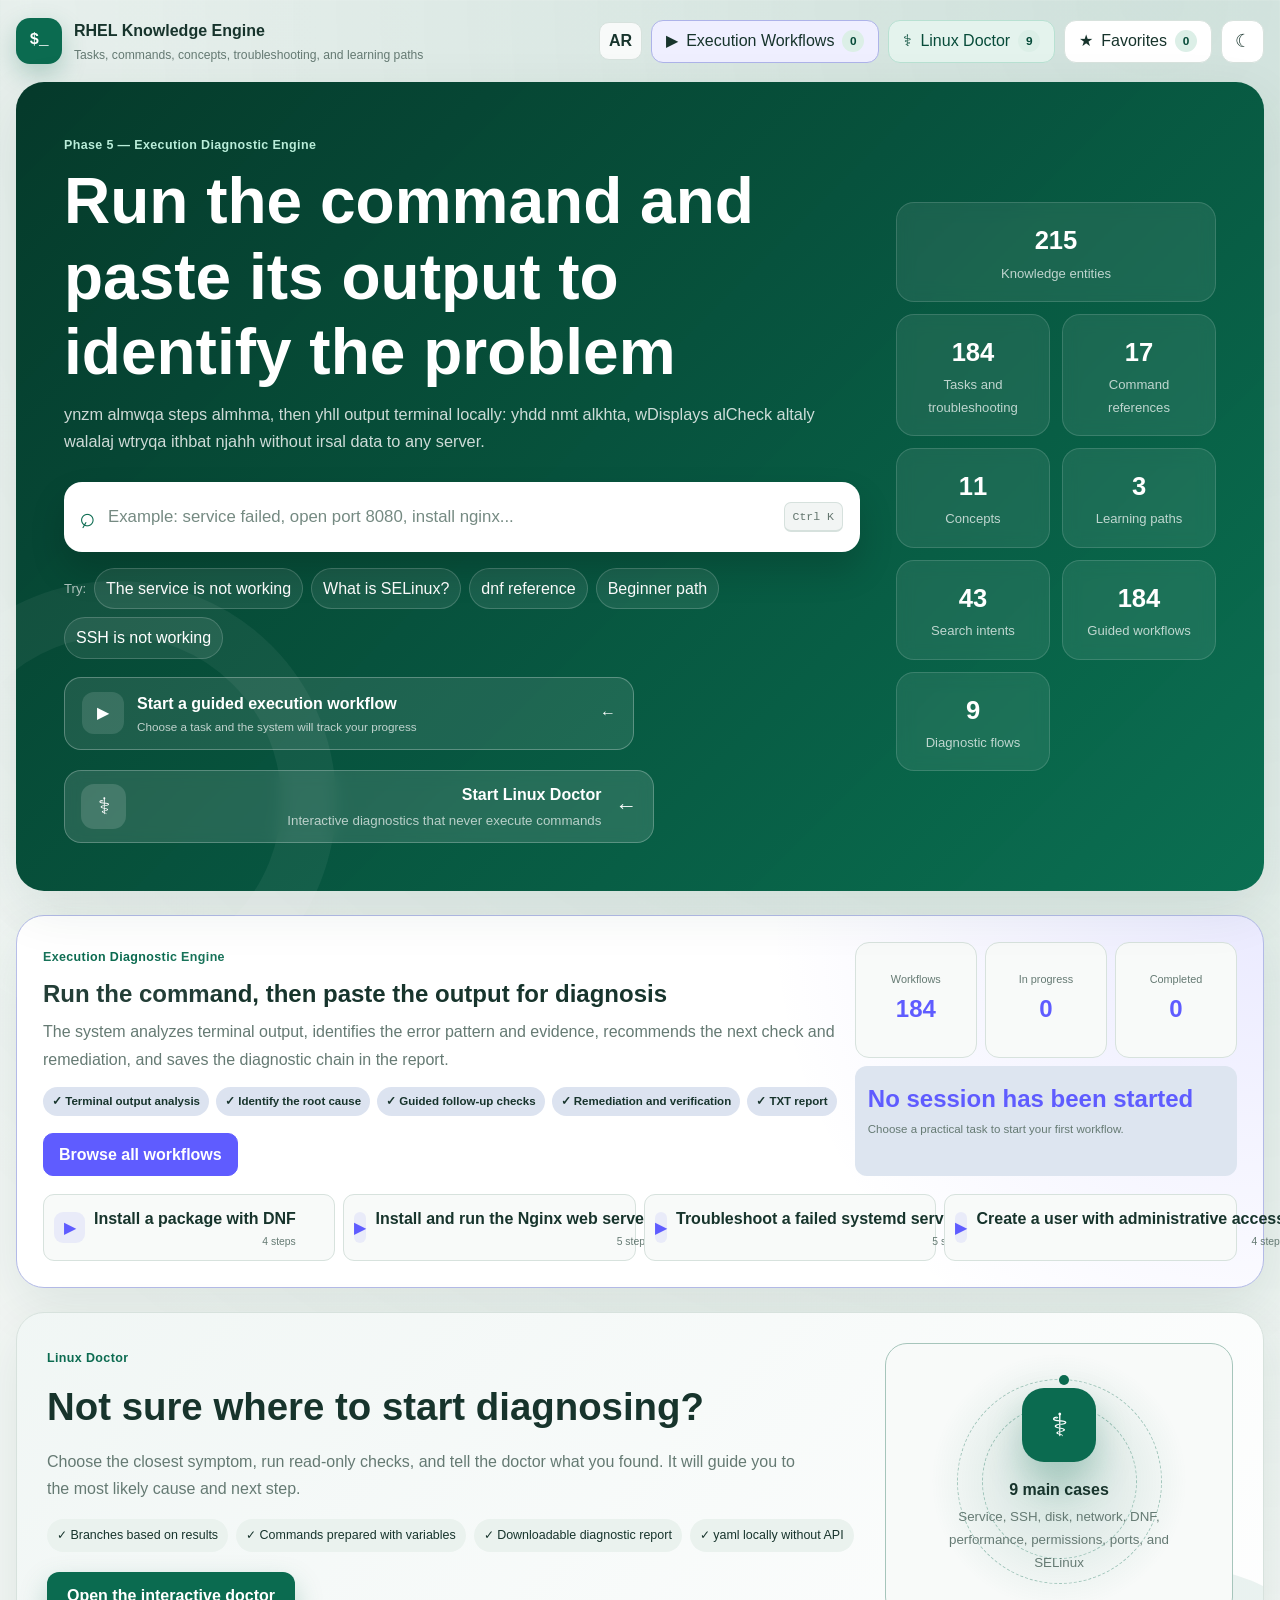
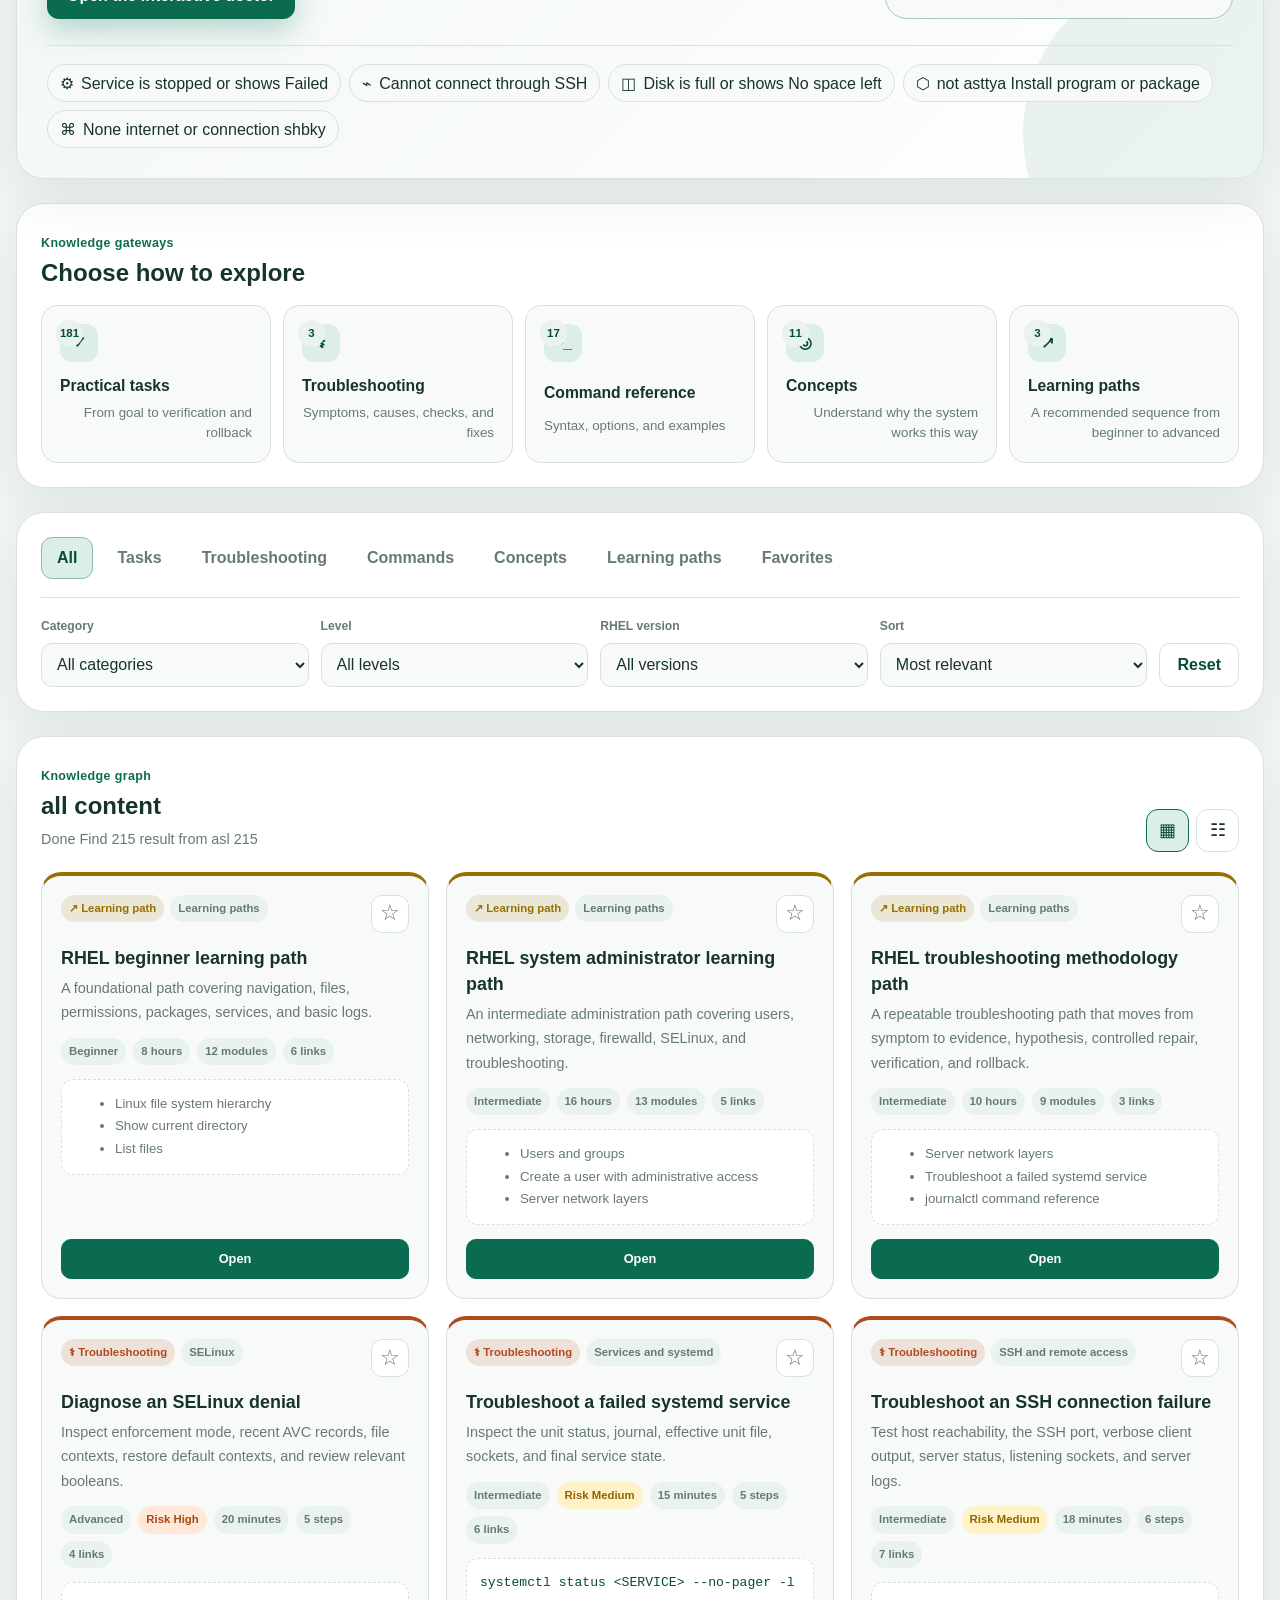
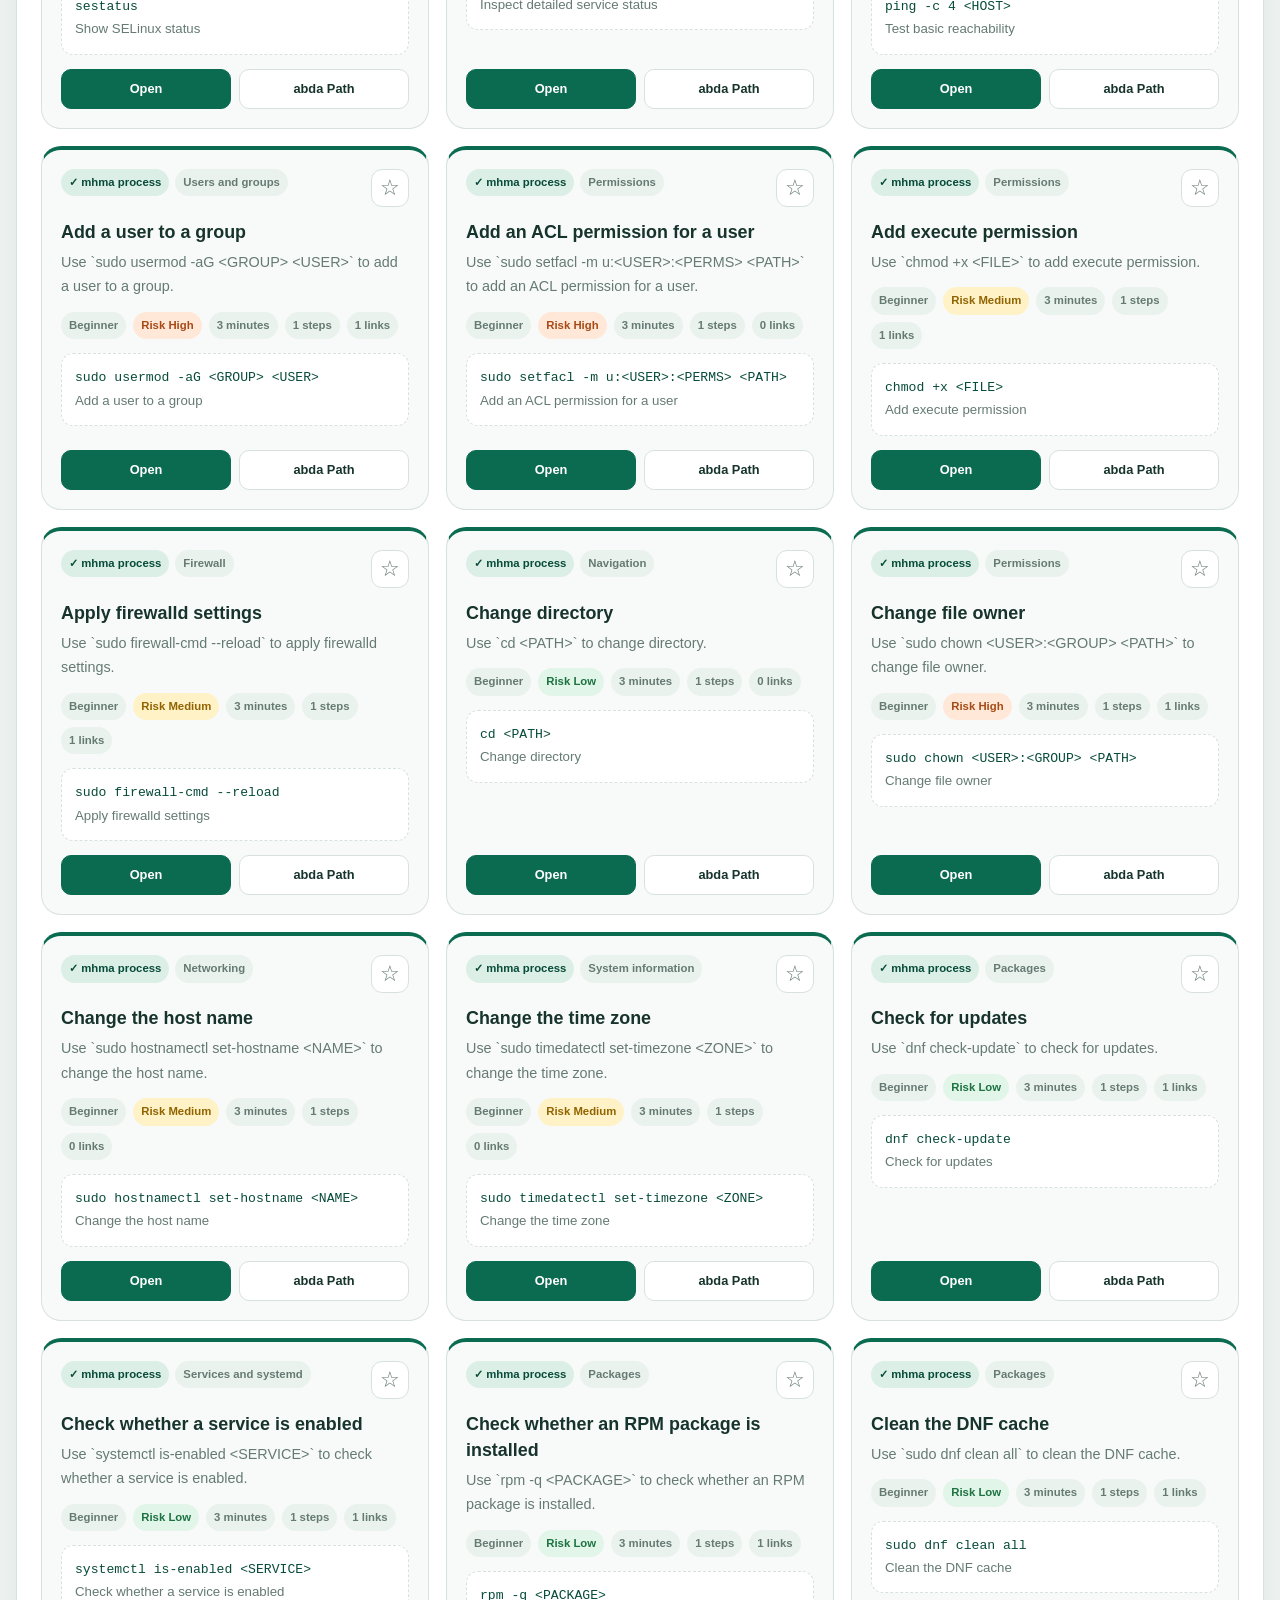
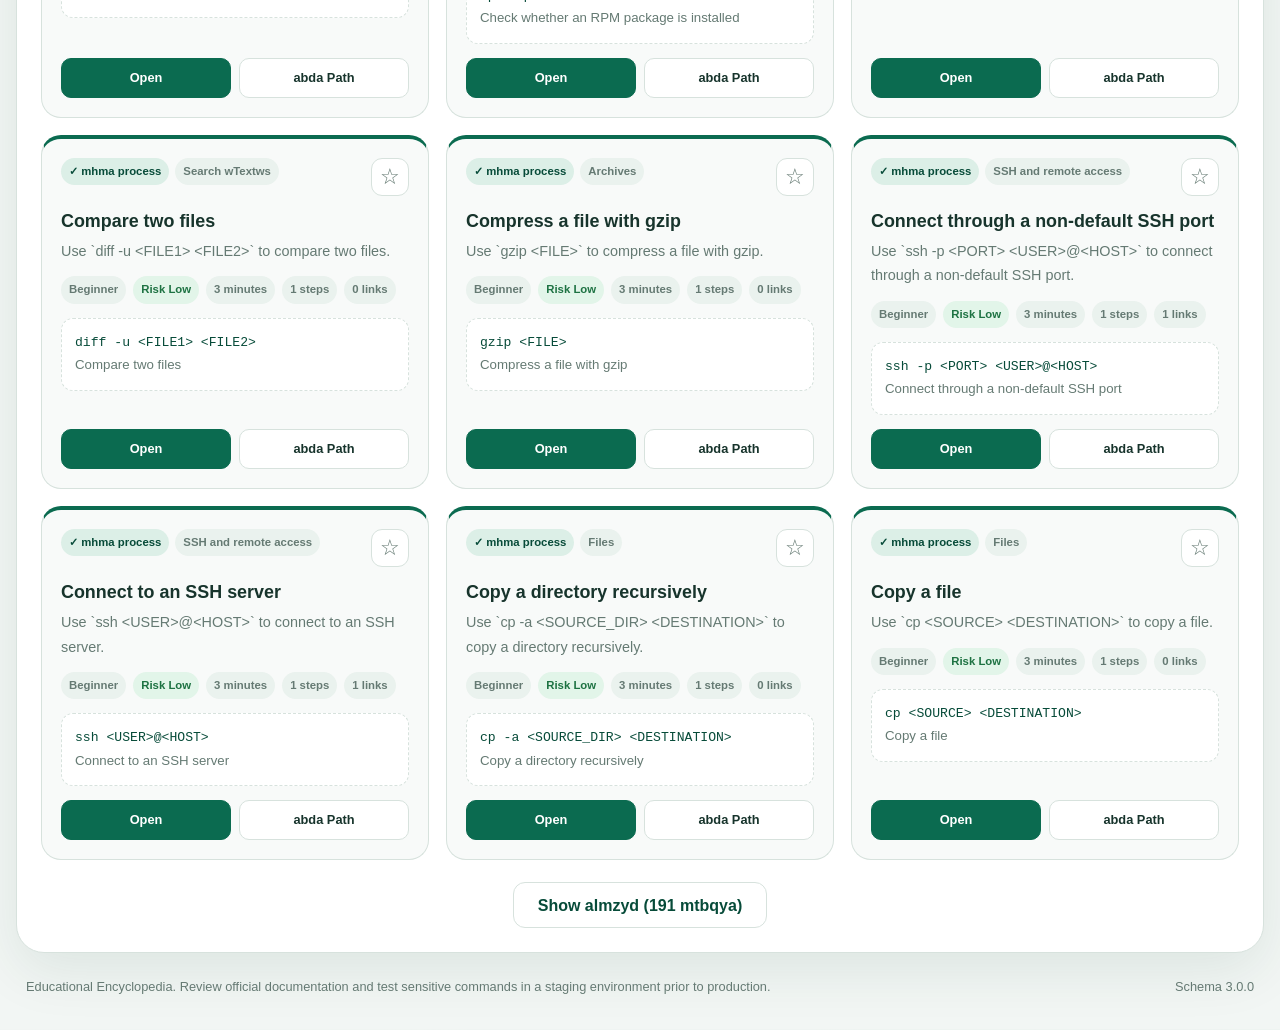
==== commit e2cd3d5d: "Update en.html" ====
--- a/en.html
+++ b/en.html
@@ -219,7 +219,7 @@
 </section>
 </main>
 <footer class="footer">
-<p>mwswaa talymya. raja altwthyq alrsmy wakhtbr Commands alhsasa in byya tdrybya before alintaj.</p>
+<p>Educational Encyclopedia. Review official documentation and test sensitive commands in a staging environment prior to production.</p>
 <span id="schemaVersion"></span>
 </footer>
 </div>
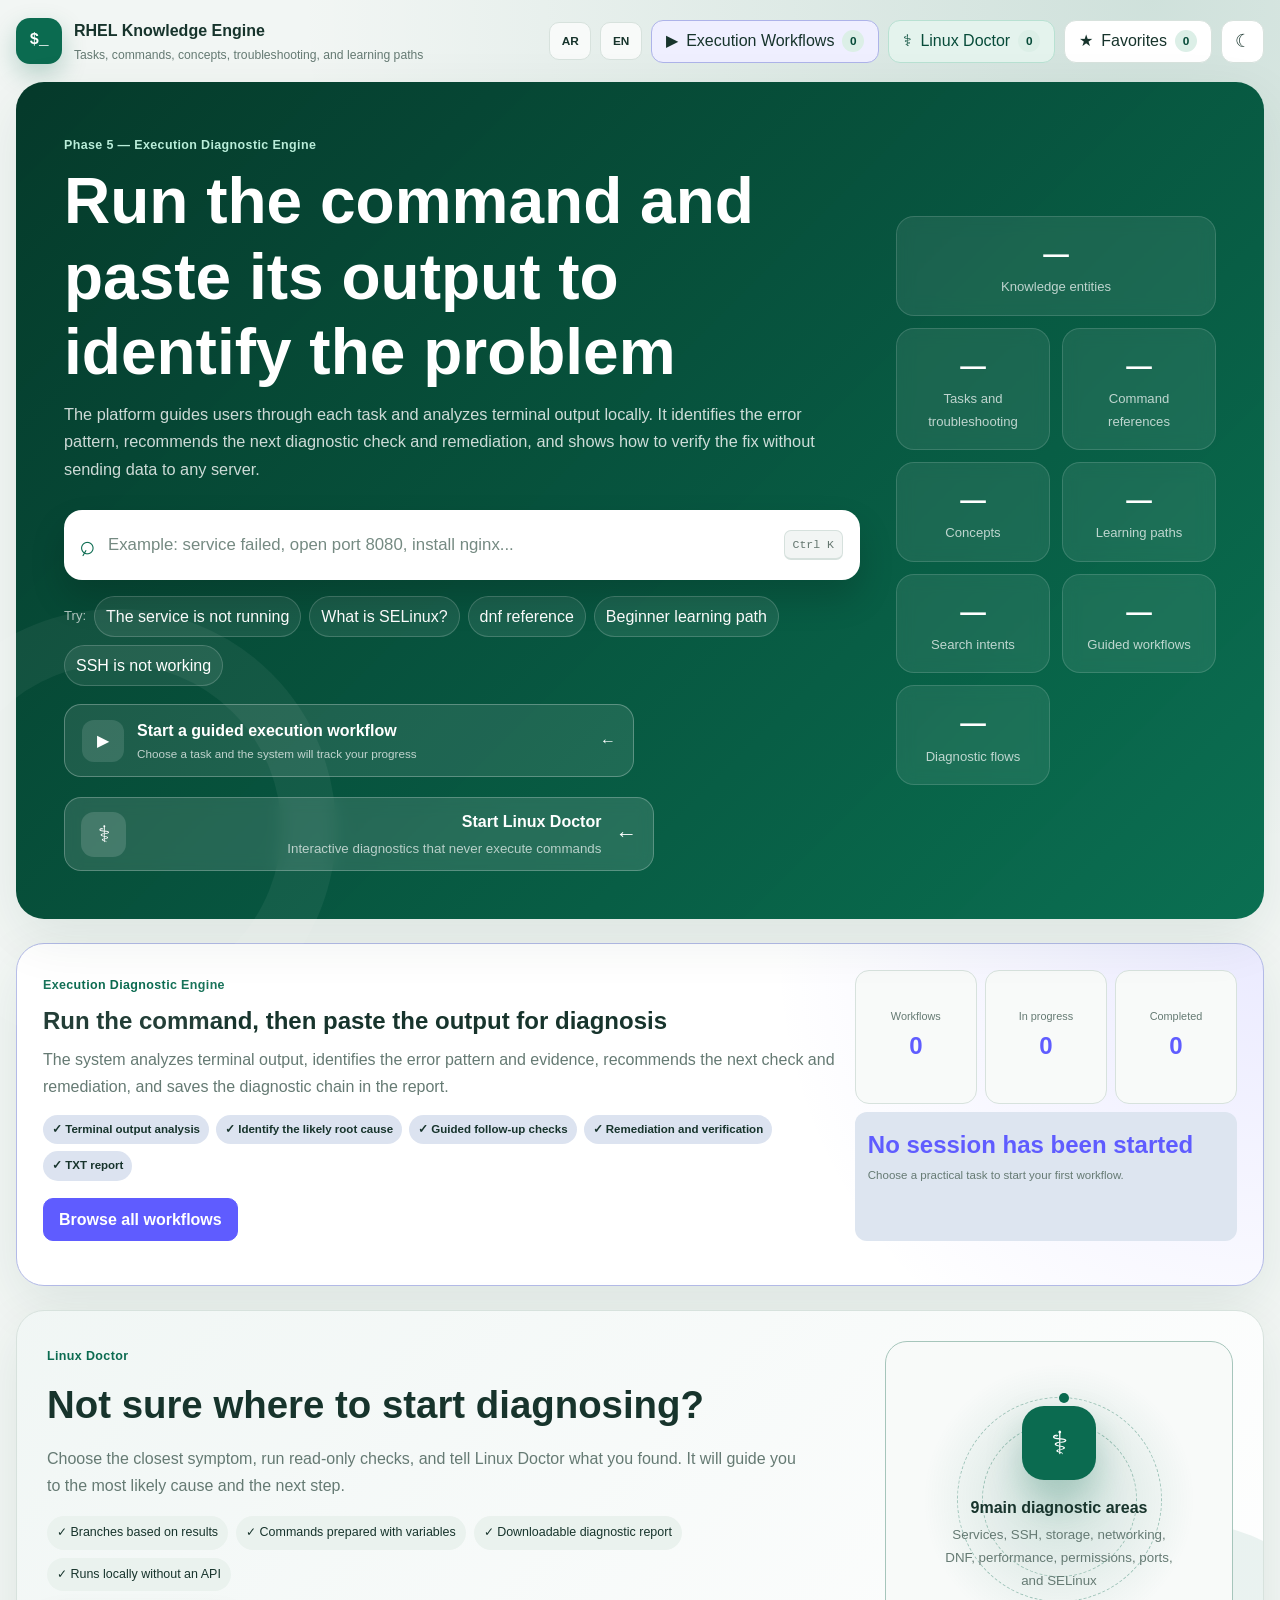
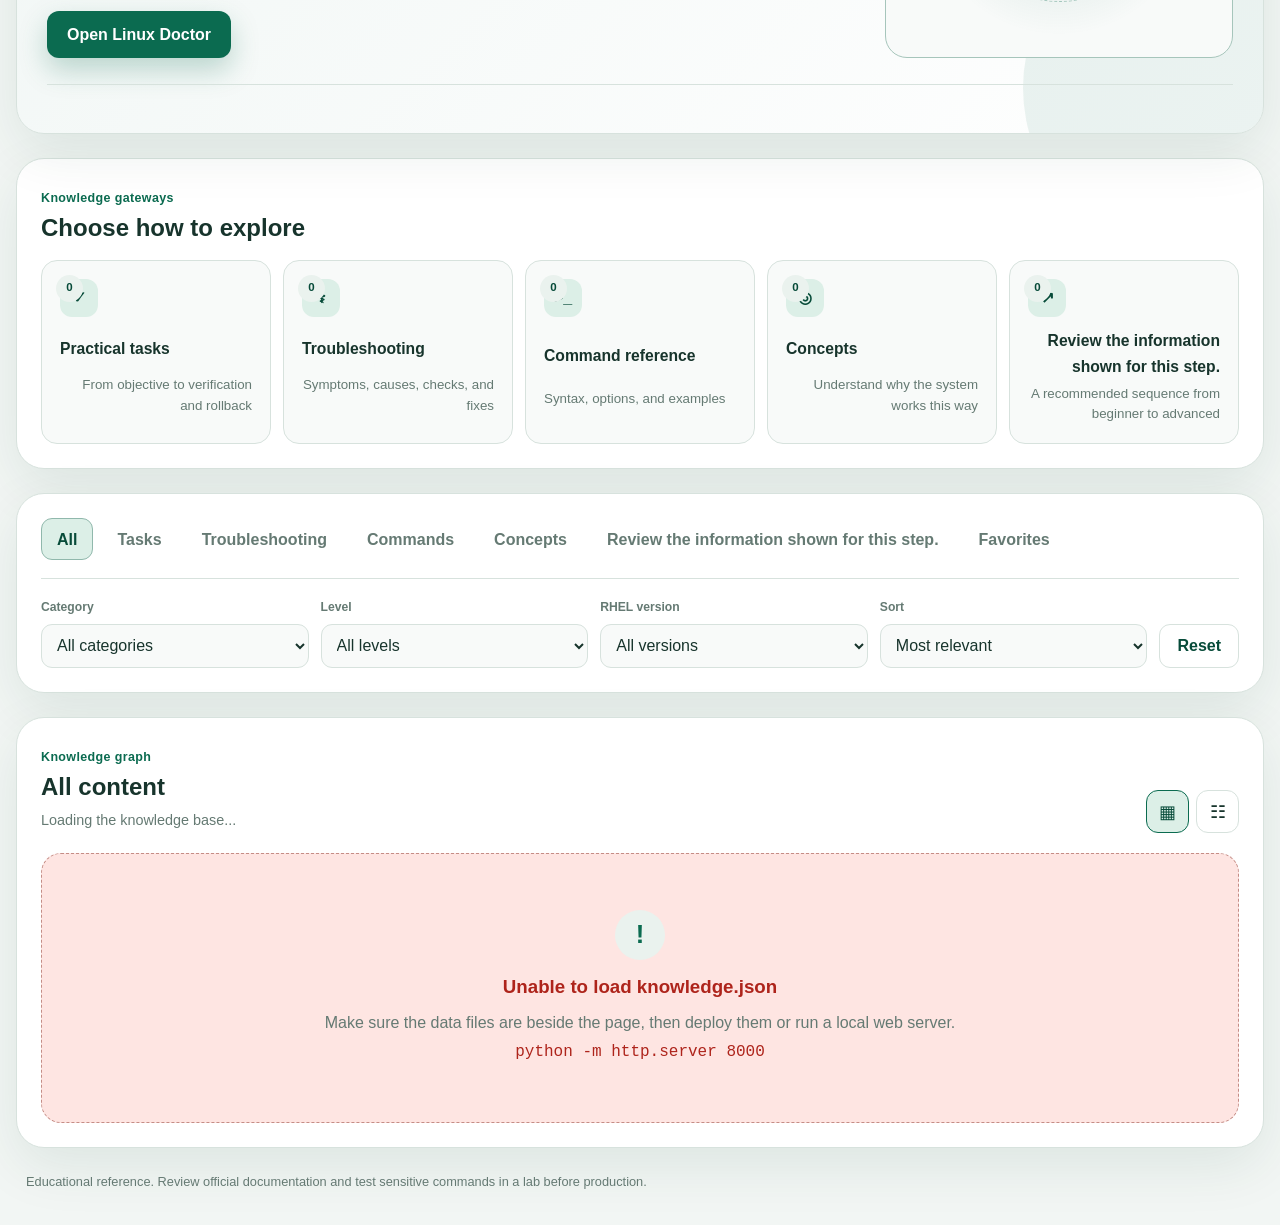
==== commit 6b3ce70c: "Add files via upload" ====
--- a/en.html
+++ b/en.html
@@ -1,4 +1,10 @@
 <!doctype html>
+<!DOCTYPE html>
+
+<!DOCTYPE html>
+
+<!DOCTYPE html>
+
 <!DOCTYPE html>
 
 <!DOCTYPE html>
@@ -7,7 +13,7 @@
 <head>
 <meta charset="utf-8"/>
 <meta content="width=device-width, initial-scale=1" name="viewport"/>
-<meta content="Bilingual RHEL knowledge, guided workflows, and local execution diagnostics." name="description"/>
+<meta content="An English and Arabic RHEL knowledge platform with guided workflows, Linux Doctor, and local terminal-output diagnostics." name="description"/>
 <meta content="#0b6b50" name="theme-color"/>
 <title>RHEL Knowledge Engine | Execution Diagnostic Engine</title>
 <link href="style.css" rel="stylesheet"/>
@@ -23,7 +29,7 @@
 <small>Tasks, commands, concepts, troubleshooting, and learning paths</small>
 </span>
 </a>
-<div class="topbar__actions"><a aria-label="Arabic interface" class="language-switch" href="index.html" title="العربية">AR</a>
+<div class="topbar__actions"><a aria-label="Arabic interface" class="language-switch" href="index.html" title="Arabic">AR</a><a aria-label="English interface" class="language-switch" href="en.html" title="English">EN</a>
 <button class="toolbar-button toolbar-button--workflow" id="workflowShortcut" type="button">
 <span aria-hidden="true">▶</span><span>Execution Workflows</span><b id="activeWorkflowCount">0</b>
 </button>
@@ -47,7 +53,7 @@
 <div class="hero__content">
 <span class="hero__eyebrow">Phase 5 — Execution Diagnostic Engine</span>
 <h1>Run the command and paste its output to identify the problem</h1>
-<p> ynzm almwqa steps almhma, then yhll output terminal locally: yhdd nmt alkhta, wDisplays alCheck altaly walalaj wtryqa ithbat njahh without irsal data to any server. </p>
+<p>The platform guides users through each task and analyzes terminal output locally. It identifies the error pattern, recommends the next diagnostic check and remediation, and shows how to verify the fix without sending data to any server.</p>
 <div class="search-wrapper">
 <div class="search-box">
 <span aria-hidden="true" class="search-box__icon">⌕</span>
@@ -59,10 +65,10 @@
 </div>
 <div aria-label="Quick search examples" class="quick-searches">
 <span>Try:</span>
-<button data-query="The service is not working" type="button">The service is not working</button>
+<button data-query="The service is not running" type="button">The service is not running</button>
 <button data-query="What is SELinux" type="button">What is SELinux?</button>
-<button data-query="dnf reference" type="button">dnf reference</button>
-<button data-query="Beginner path" type="button">Beginner path</button>
+<button data-query="dnf" type="button">dnf reference</button>
+<button data-query="Beginner learning path" type="button">Beginner learning path</button>
 <button data-query="SSH is not working" type="button">SSH is not working</button>
 </div>
 <div class="hero__primary-actions">
@@ -80,7 +86,7 @@
 </button>
 </div>
 </div>
-<div aria-label="ihsayyat mhrk alIdentify" class="hero__stats">
+<div aria-label="Knowledge engine statistics" class="hero__stats">
 <article><strong id="entitiesMetric">—</strong><span>Knowledge entities</span></article>
 <article><strong id="tasksMetric">—</strong><span>Tasks and troubleshooting</span></article>
 <article><strong id="commandsMetric">—</strong><span>Command references</span></article>
@@ -100,12 +106,12 @@
 <h2 id="workflowLaunchTitle">Run the command, then paste the output for diagnosis</h2>
 <p>The system analyzes terminal output, identifies the error pattern and evidence, recommends the next check and remediation, and saves the diagnostic chain in the report.</p>
 <div class="workflow-launch__features">
-<span>✓ Terminal output analysis</span><span>✓ Identify the root cause</span>
+<span>✓ Terminal output analysis</span><span>✓ Identify the likely root cause</span>
 <span>✓ Guided follow-up checks</span><span>✓ Remediation and verification</span><span>✓ TXT report</span>
 </div>
 <div class="workflow-launch__actions">
 <button id="browseWorkflowsButton" type="button">Browse all workflows</button>
-<button class="workflow-secondary-action" hidden="" id="resumeWorkflowButton" type="button">Resume latest workflow</button>
+<button class="workflow-secondary-action" hidden="" id="resumeWorkflowButton" type="button">Resume the latest workflow</button>
 </div>
 </div>
 <div class="workflow-launch__dashboard">
@@ -122,21 +128,21 @@
 <div class="doctor-launch__content">
 <span class="eyebrow">Linux Doctor</span>
 <h2 id="doctorLaunchTitle">Not sure where to start diagnosing?</h2>
-<p>Choose the closest symptom, run read-only checks, and tell the doctor what you found. It will guide you to the most likely cause and next step.</p>
+<p>Choose the closest symptom, run read-only checks, and tell Linux Doctor what you found. It will guide you to the most likely cause and the next step.</p>
 <div class="doctor-launch__features">
 <span>✓ Branches based on results</span>
 <span>✓ Commands prepared with variables</span>
 <span>✓ Downloadable diagnostic report</span>
-<span>✓ yaml locally without API</span>
-</div>
-<button data-doctor-launch="" type="button">Open the interactive doctor</button>
+<span>✓ Runs locally without an API</span>
+</div>
+<button data-doctor-launch="" type="button">Open Linux Doctor</button>
 </div>
 <div class="doctor-launch__visual">
 <div class="doctor-orbit doctor-orbit--one"></div>
 <div class="doctor-orbit doctor-orbit--two"></div>
 <div class="doctor-launch__mark">⚕</div>
-<strong><span id="doctorCasesCountInline">9</span> main cases</strong>
-<small>Service, SSH, disk, network, DNF, performance, permissions, ports, and SELinux</small>
+<strong><span id="doctorCasesCountInline">9</span>main diagnostic areas</strong>
+<small>Services, SSH, storage, networking, DNF, performance, permissions, ports, and SELinux</small>
 </div>
 <div class="doctor-launch__examples" id="doctorLaunchExamples"></div>
 </section>
@@ -151,7 +157,7 @@
 <button class="type-tile" data-type-view="task" type="button">
 <span aria-hidden="true" class="type-tile__icon">✓</span>
 <strong>Practical tasks</strong>
-<small>From goal to verification and rollback</small>
+<small>From objective to verification and rollback</small>
 <b id="taskTileCount">0</b>
 </button>
 <button class="type-tile" data-type-view="troubleshooting" type="button">
@@ -174,7 +180,7 @@
 </button>
 <button class="type-tile" data-type-view="learning_path" type="button">
 <span aria-hidden="true" class="type-tile__icon">↗</span>
-<strong>Learning paths</strong>
+<strong>Review the information shown for this step.</strong>
 <small>A recommended sequence from beginner to advanced</small>
 <b id="pathTileCount">0</b>
 </button>
@@ -187,7 +193,7 @@
 <button aria-pressed="false" class="view-tab" data-view="troubleshooting" type="button">Troubleshooting</button>
 <button aria-pressed="false" class="view-tab" data-view="command" type="button">Commands</button>
 <button aria-pressed="false" class="view-tab" data-view="concept" type="button">Concepts</button>
-<button aria-pressed="false" class="view-tab" data-view="learning_path" type="button">Learning paths</button>
+<button aria-pressed="false" class="view-tab" data-view="learning_path" type="button">Review the information shown for this step.</button>
 <button aria-pressed="false" class="view-tab" data-view="favorites" type="button">Favorites</button>
 </nav>
 <div class="filters">
@@ -202,24 +208,24 @@
 <div class="section-heading">
 <div>
 <span class="eyebrow" id="resultsEyebrow">Knowledge graph</span>
-<h2 id="resultsTitle">all content</h2>
-<p id="resultsSummary">jary thmyl qaCounta alIdentify...</p>
-</div>
-<div aria-label="Change method alShow" class="layout-buttons">
+<h2 id="resultsTitle">All content</h2>
+<p id="resultsSummary">Loading the knowledge base...</p>
+</div>
+<div aria-label="Change the layout" class="layout-buttons">
 <button aria-label="Grid view" class="icon-button is-active" id="gridViewButton" title="Grid view" type="button">▦</button>
 <button aria-label="List view" class="icon-button" id="listViewButton" title="List view" type="button">☷</button>
 </div>
 </div>
 <div class="active-filters" hidden="" id="activeFilters"></div>
-<div class="state-card" id="loadingState"><div aria-hidden="true" class="loader"></div><h3>jary bna mhrk alIdentify</h3><p>yDone fhrsa Tasks wCommands wConcepts walalaqat wLearning paths.</p></div>
-<div class="state-card state-card--error" hidden="" id="errorState"><span class="state-card__icon">!</span><h3>tadhr thmyl knowledge.json</h3><p>Open the page through a local web server or deploy the files to Cloudflare Pages.</p><code>python -m http.server 8000</code></div>
-<div class="state-card" hidden="" id="emptyState"><span class="state-card__icon">⌕</span><h3>No matching results</h3><p>jrb abara aqsr or antql to ahd anwaa content.</p><button class="primary-button" id="emptyResetButton" type="button">Show all content</button></div>
+<div class="state-card" id="loadingState"><div aria-hidden="true" class="loader"></div><h3>Building the knowledge engine</h3><p>Indexing tasks, commands, concepts, relationships, and learning paths.</p></div>
+<div class="state-card state-card--error" hidden="" id="errorState"><span class="state-card__icon">!</span><h3>Unable to load knowledge.json</h3><p>Make sure the data files are beside the page, then deploy them or run a local web server.</p><code>python -m http.server 8000</code></div>
+<div class="state-card" hidden="" id="emptyState"><span class="state-card__icon">⌕</span><h3>No matching results</h3><p>Try a shorter query or choose a content type.</p><button class="primary-button" id="emptyResetButton" type="button">Show all content</button></div>
 <div aria-live="polite" class="results-grid" id="resultsGrid"></div>
-<button class="load-more-button" hidden="" id="loadMoreButton" type="button">Show almzyd</button>
+<button class="load-more-button" hidden="" id="loadMoreButton" type="button">Show more</button>
 </section>
 </main>
 <footer class="footer">
-<p>Educational Encyclopedia. Review official documentation and test sensitive commands in a staging environment prior to production.</p>
+<p>Educational reference. Review official documentation and test sensitive commands in a lab before production.</p>
 <span id="schemaVersion"></span>
 </footer>
 </div>
@@ -231,9 +237,9 @@
 <div><small>RHEL Interactive Diagnostics</small><strong id="doctorDialogTitle">Linux Doctor</strong></div>
 </div>
 <div class="doctor-dialog__actions">
-<button hidden="" id="doctorHomeButton" type="button">alhalat</button>
-<button hidden="" id="doctorBackButton" type="button">rjwa</button>
-<button hidden="" id="doctorResetButton" type="button">re</button>
+<button hidden="" id="doctorHomeButton" type="button">Cases</button>
+<button hidden="" id="doctorBackButton" type="button">Back</button>
+<button hidden="" id="doctorResetButton" type="button">Restart</button>
 <button aria-label="Close" class="doctor-dialog__close" id="doctorCloseButton" type="button">×</button>
 </div>
 </div>
@@ -244,8 +250,8 @@
 <div class="workflow-dialog__identity"><span>▶</span><div><small>RHEL Execution Diagnostic</small><strong id="workflowDialogTitle">Execution Workflows</strong></div></div>
 <div class="workflow-dialog__actions">
 <button id="workflowLibraryButton" type="button">Workflows</button>
-<button hidden="" id="workflowReportButton" type="button">altqryr</button>
-<button hidden="" id="workflowPauseButton" type="button">hfz wStop</button>
+<button hidden="" id="workflowReportButton" type="button">Report</button>
+<button hidden="" id="workflowPauseButton" type="button">Save and pause</button>
 <button aria-label="Close" class="workflow-dialog__close" id="workflowCloseButton" type="button">×</button>
 </div>
 </div>
@@ -254,9 +260,9 @@
 <main class="workflow-main">
 <div class="workflow-content" id="workflowContent"></div>
 <footer class="workflow-footer" hidden="" id="workflowFooter">
-<button id="workflowPreviousButton" type="button">alsabq</button>
+<button id="workflowPreviousButton" type="button">Previous</button>
 <div id="workflowFooterStatus"></div>
-<button class="primary" id="workflowNextButton" type="button">altaly</button>
+<button class="primary" id="workflowNextButton" type="button">Next</button>
 </footer>
 </main>
 </div>
@@ -265,9 +271,9 @@
 <div class="dialog-topbar">
 <button aria-label="Close" class="dialog-close" id="closeDialogButton" type="button">×</button>
 <div class="dialog-topbar__actions">
-<button class="dialog-action" id="dialogFavoriteButton" type="button">☆ Favorites</button>
-<button class="dialog-action" hidden="" id="dialogPrimaryCopyButton" type="button">Copy Commands</button>
-<button class="dialog-action" id="shareEntityButton" type="button">Copy link</button>
+<button class="dialog-action" id="dialogFavoriteButton" type="button">☆ Favorite</button>
+<button class="dialog-action" hidden="" id="dialogPrimaryCopyButton" type="button">Review the information shown for this step.</button>
+<button class="dialog-action" id="shareEntityButton" type="button">Review the information shown for this step.</button>
 </div>
 </div>
 <div id="dialogContent"></div>
@@ -282,13 +288,13 @@
 <p class="entity-summary"></p>
 <div class="entity-meta"></div>
 <div class="entity-preview"></div>
-<footer class="entity-card__footer"><button class="open-entity-button" type="button">Open</button><button class="quick-action-button" type="button">ijra quick</button></footer>
+<footer class="entity-card__footer"><button class="open-entity-button" type="button">Open</button><button class="quick-action-button" type="button">Quick action</button></footer>
 </article>
 </template>
-<script src="language-en.js"></script><script src="intent-engine-en.js"></script>
-<script src="doctor-engine-en.js"></script>
-<script src="execution-diagnostics-en.js"></script>
-<script src="workflow-engine-en.js"></script>
-<script src="app-en.js"></script>
+<script src="english-runtime.js"></script><script src="intent-engine.js"></script>
+<script src="doctor-engine.js"></script>
+<script src="execution-diagnostics.js"></script>
+<script src="workflow-engine.js"></script>
+<script src="app.js"></script>
 </body>
 </html>
--- a/style.css
+++ b/style.css
@@ -1615,5 +1615,14 @@
 }
 
 
-/* Bilingual interface */
-.language-switch{min-width:42px;height:38px;display:grid;place-items:center;padding:0 9px;border:1px solid var(--border);border-radius:10px;background:var(--surface-3);color:var(--text);font-weight:900;text-decoration:none}.language-switch:hover{border-color:#5f5cff;color:#5f5cff}[dir="ltr"] body{text-align:left}[dir="ltr"] .brand,[dir="ltr"] .topbar__actions,[dir="ltr"] .workflow-dialog__identity,[dir="ltr"] .doctor-dialog__identity{direction:ltr}[dir="ltr"] .search-box,[dir="ltr"] .filters,[dir="ltr"] .view-tabs,[dir="ltr"] .workflow-command-stage,[dir="ltr"] .dialog-content,[dir="ltr"] .doctor-content{direction:ltr}[dir="ltr"] .workflow-command-box,[dir="ltr"] .wf-code{direction:ltr}[dir="ltr"] .workflow-sidebar{border-left:0;border-right:1px solid var(--border)}[dir="ltr"] .doctor-dialog__sidebar{border-left:0;border-right:1px solid var(--border)}[dir="ltr"] .workflow-dialog__shell{grid-template-columns:270px minmax(0,1fr)}[dir="ltr"] .entity-dialog__header,[dir="ltr"] .section-heading,[dir="ltr"] .card-header,[dir="ltr"] .workflow-panel__heading{text-align:left}[dir="ltr"] .hero-workflow-button,[dir="ltr"] .doctor-launch__content,[dir="ltr"] .workflow-launch__content{text-align:left}[dir="ltr"] .workflow-safety{border-right:1px solid var(--border);border-left:4px solid var(--medium)}[dir="ltr"] .wf-collected-findings>article{border-right:1px solid var(--border);border-left:4px solid var(--medium)}@media(max-width:760px){[dir="ltr"] .workflow-sidebar{border-right:0}}
+/* Bilingual navigation and native English LTR support */
+.language-switch{min-width:42px;height:38px;display:inline-grid;place-items:center;padding:0 10px;border:1px solid var(--border);border-radius:10px;background:var(--surface-3);color:var(--text);font-size:.74rem;font-weight:900;text-decoration:none}
+.language-switch:hover{border-color:var(--accent);color:var(--accent)}
+html[dir="ltr"] body{direction:ltr;text-align:left}
+html[dir="ltr"] .brand,html[dir="ltr"] .topbar__actions,html[dir="ltr"] .hero-workflow-button,html[dir="ltr"] .doctor-launch__content,html[dir="ltr"] .workflow-launch__content,html[dir="ltr"] .entity-card,html[dir="ltr"] .dialog-content,html[dir="ltr"] .workflow-content,html[dir="ltr"] .doctor-dialog__content{text-align:left}
+html[dir="ltr"] .filters label,html[dir="ltr"] .variable-field,html[dir="ltr"] .intent-field{text-align:left}
+html[dir="ltr"] .hero-workflow-button,html[dir="ltr"] .doctor-launch__content button,html[dir="ltr"] .workflow-launch__actions{direction:ltr}
+html[dir="ltr"] .workflow-sidebar{border-left:0;border-right:1px solid var(--border)}
+html[dir="ltr"] .dialog-side{border-right:0;border-left:1px solid var(--border)}
+html[dir="ltr"] code,html[dir="ltr"] pre,html[dir="ltr"] .command-box,html[dir="ltr"] .wf-code,html[dir="ltr"] .workflow-command-box{direction:ltr;text-align:left}
+@media(max-width:760px){html[dir="ltr"] .workflow-sidebar{border-right:0}}
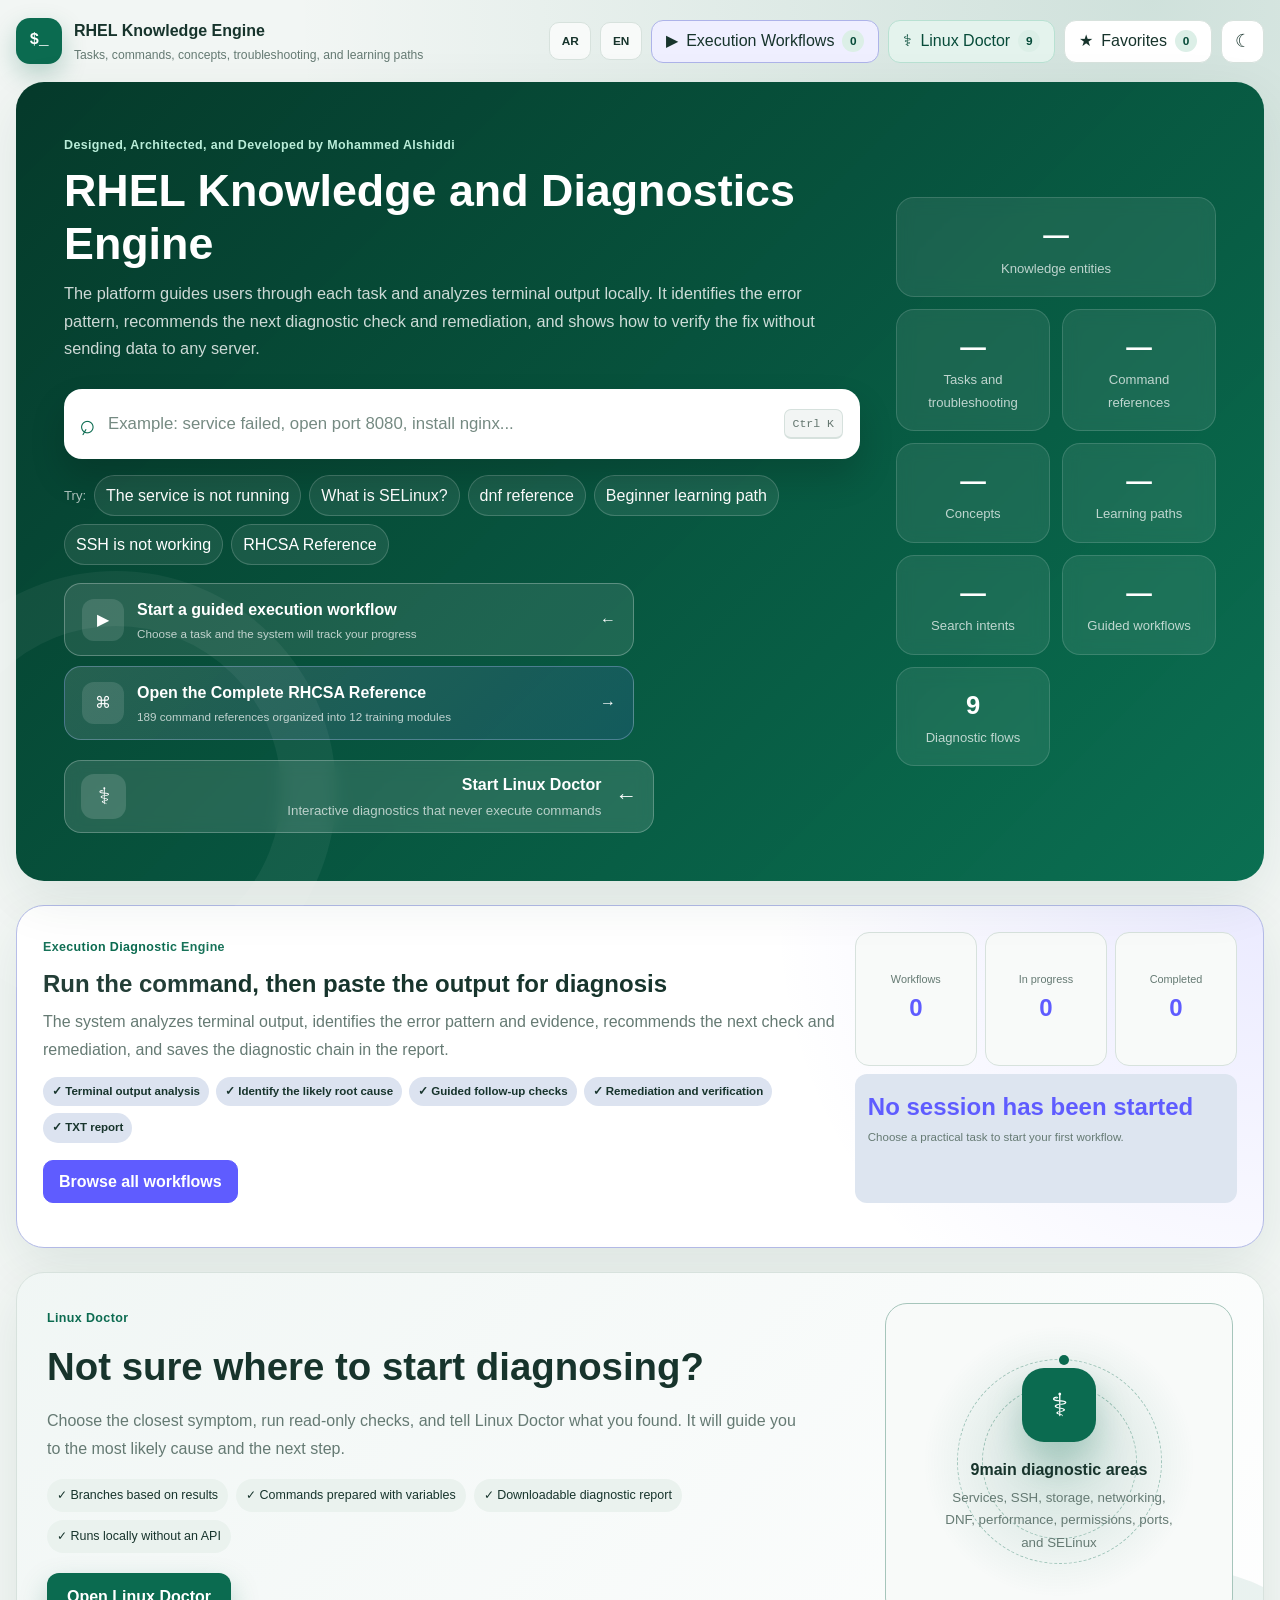
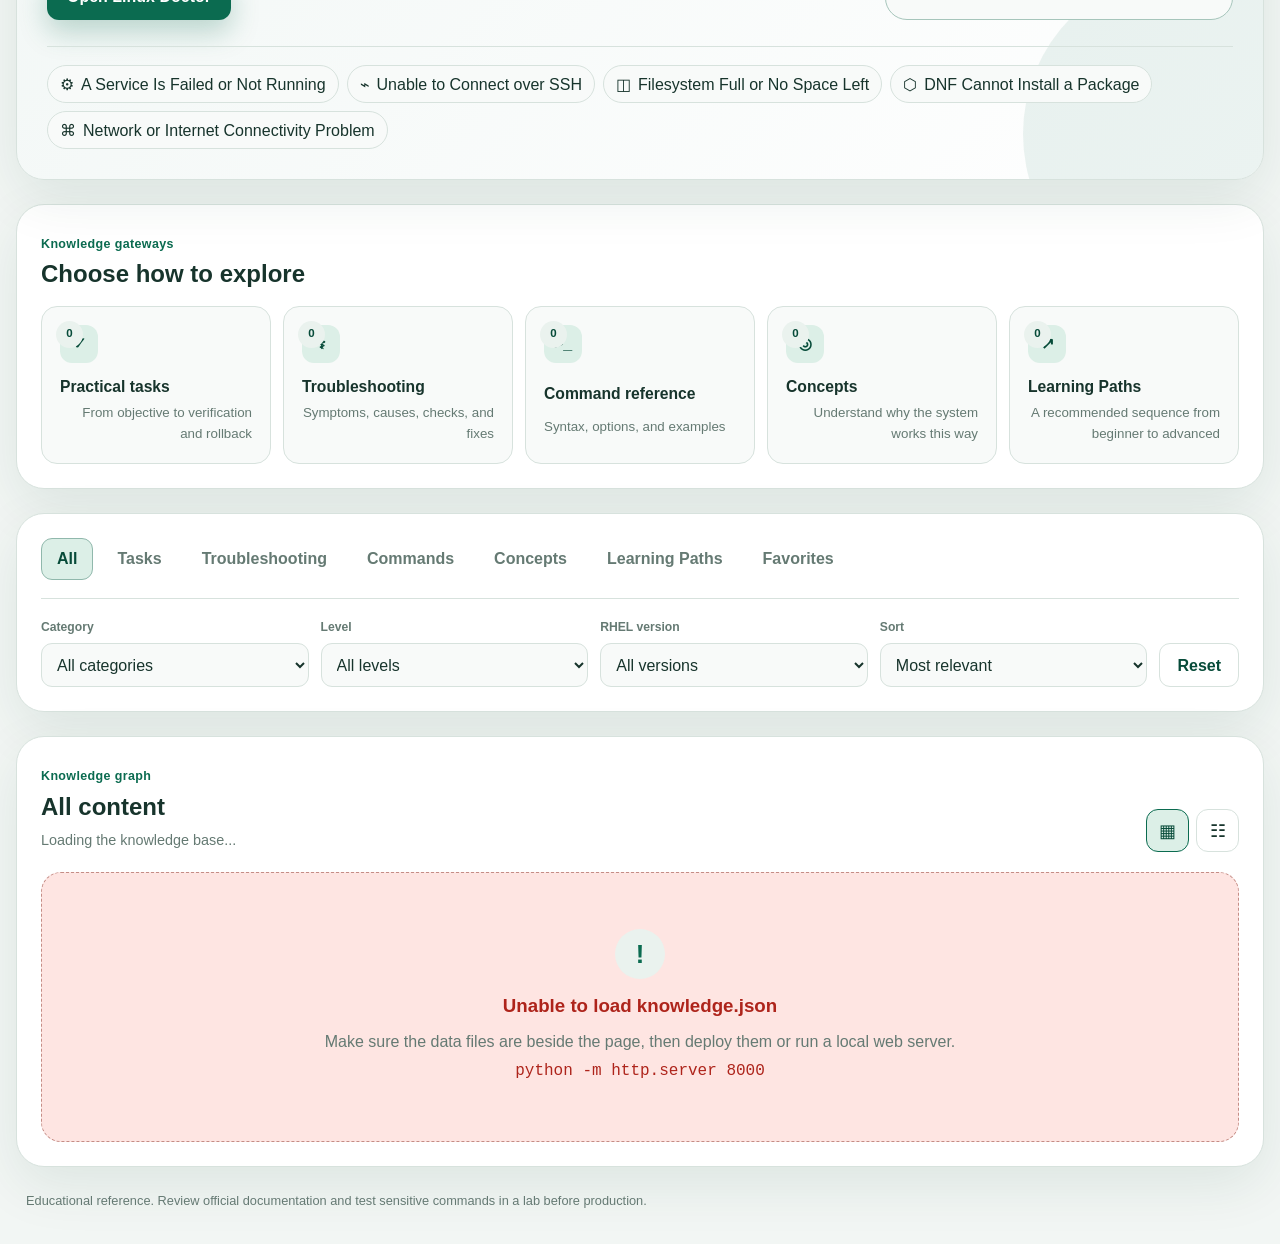
==== commit 0e0fe1c0: "Add files via upload" ====
--- a/en.html
+++ b/en.html
@@ -1,4 +1,8 @@
 <!doctype html>
+<!DOCTYPE html>
+
+<!DOCTYPE html>
+
 <!DOCTYPE html>
 
 <!DOCTYPE html>
@@ -51,8 +55,8 @@
 <main>
 <section class="hero">
 <div class="hero__content">
-<span class="hero__eyebrow">Phase 5 — Execution Diagnostic Engine</span>
-<h1>Run the command and paste its output to identify the problem</h1>
+<span class="hero__eyebrow">Designed, Architected, and Developed by Mohammed Alshiddi</span>
+<h1>RHEL Knowledge and Diagnostics Engine</h1>
 <p>The platform guides users through each task and analyzes terminal output locally. It identifies the error pattern, recommends the next diagnostic check and remediation, and shows how to verify the fix without sending data to any server.</p>
 <div class="search-wrapper">
 <div class="search-box">
@@ -70,14 +74,14 @@
 <button data-query="dnf" type="button">dnf reference</button>
 <button data-query="Beginner learning path" type="button">Beginner learning path</button>
 <button data-query="SSH is not working" type="button">SSH is not working</button>
-</div>
+<button data-query="RHCSA command reference" type="button">RHCSA Reference</button></div>
 <div class="hero__primary-actions">
 <button class="hero-workflow-button" id="startWorkflowButton" type="button">
 <span aria-hidden="true">▶</span>
 <span><strong>Start a guided execution workflow</strong><small>Choose a task and the system will track your progress</small></span>
 <b aria-hidden="true">←</b>
 </button>
-</div>
+<button class="hero-workflow-button hero-rhcsa-button" data-open-entity="path-rhcsa-complete" type="button"><span aria-hidden="true">⌘</span><span><strong>Open the Complete RHCSA Reference</strong><small>189 command references organized into 12 training modules</small></span><b aria-hidden="true">→</b></button></div>
 <div class="hero__doctor-action">
 <button id="startDoctorButton" type="button">
 <span aria-hidden="true">⚕</span>
@@ -180,7 +184,7 @@
 </button>
 <button class="type-tile" data-type-view="learning_path" type="button">
 <span aria-hidden="true" class="type-tile__icon">↗</span>
-<strong>Review the information shown for this step.</strong>
+<strong>Learning Paths</strong>
 <small>A recommended sequence from beginner to advanced</small>
 <b id="pathTileCount">0</b>
 </button>
@@ -193,7 +197,7 @@
 <button aria-pressed="false" class="view-tab" data-view="troubleshooting" type="button">Troubleshooting</button>
 <button aria-pressed="false" class="view-tab" data-view="command" type="button">Commands</button>
 <button aria-pressed="false" class="view-tab" data-view="concept" type="button">Concepts</button>
-<button aria-pressed="false" class="view-tab" data-view="learning_path" type="button">Review the information shown for this step.</button>
+<button aria-pressed="false" class="view-tab" data-view="learning_path" type="button">Learning Paths</button>
 <button aria-pressed="false" class="view-tab" data-view="favorites" type="button">Favorites</button>
 </nav>
 <div class="filters">
@@ -268,12 +272,12 @@
 </div>
 </dialog>
 <dialog class="entity-dialog" id="entityDialog">
-<div class="dialog-topbar">
-<button aria-label="Close" class="dialog-close" id="closeDialogButton" type="button">×</button>
+<div class="dialog-topbar"><div class="dialog-topbar__navigation"><button aria-label="Go back to the previous page" class="dialog-back" id="dialogBackButton" title="Go back to the previous page" type="button">← Back</button><button aria-label="Close" class="dialog-close" id="closeDialogButton" type="button">×</button></div>
+
 <div class="dialog-topbar__actions">
 <button class="dialog-action" id="dialogFavoriteButton" type="button">☆ Favorite</button>
-<button class="dialog-action" hidden="" id="dialogPrimaryCopyButton" type="button">Review the information shown for this step.</button>
-<button class="dialog-action" id="shareEntityButton" type="button">Review the information shown for this step.</button>
+<button class="dialog-action" hidden="" id="dialogPrimaryCopyButton" type="button">Copy</button>
+<button class="dialog-action" id="shareEntityButton" type="button">Share</button>
 </div>
 </div>
 <div id="dialogContent"></div>
@@ -291,10 +295,10 @@
 <footer class="entity-card__footer"><button class="open-entity-button" type="button">Open</button><button class="quick-action-button" type="button">Quick action</button></footer>
 </article>
 </template>
-<script src="english-runtime.js"></script><script src="intent-engine.js"></script>
-<script src="doctor-engine.js"></script>
-<script src="execution-diagnostics.js"></script>
-<script src="workflow-engine.js"></script>
-<script src="app.js"></script>
+<script src="intent-engine-en.js"></script>
+<script src="doctor-engine-en.js"></script>
+<script src="execution-diagnostics-en.js"></script>
+<script src="workflow-engine-en.js"></script>
+<script src="app-en.js"></script>
 </body>
 </html>
--- a/style.css
+++ b/style.css
@@ -122,7 +122,7 @@
 .hero::before { content: ""; position: absolute; inset: auto auto -130px -120px; width: 330px; height: 330px; border: 55px solid rgba(255,255,255,.05); border-radius: 50%; pointer-events: none; }
 .hero__content, .hero__stats { position: relative; z-index: 2; }
 .hero__eyebrow { display: inline-block; color: #b9edd9; font-size: .78rem; font-weight: 800; letter-spacing: .03em; }
-.hero h1 { max-width: 900px; margin: 7px 0 10px; font-size: clamp(2.25rem, 5vw, 4.35rem); line-height: 1.18; }
+.hero h1 { max-width: 900px; margin: 7px 0 10px; font-size: clamp(1.8rem, 3.5vw, 3rem); line-height: 1.18; }
 .hero p { max-width: 830px; margin: 0; color: rgba(255,255,255,.8); font-size: 1.02rem; }
 .search-wrapper { position: relative; max-width: 940px; margin-top: 26px; }
 .search-box { min-height: 70px; display: flex; align-items: center; gap: 12px; padding: 0 14px 0 11px; border: 3px solid transparent; border-radius: 18px; background: #fff; color: #17342c; box-shadow: 0 18px 35px rgba(0,0,0,.16); transition: .18s ease; }
@@ -1538,7 +1538,7 @@
 
 /* ===== Phase 5: Guided Workflow Runner ===== */
 .toolbar-button--workflow{border-color:color-mix(in srgb,#5f5cff 35%,var(--border));background:color-mix(in srgb,#5f5cff 10%,var(--surface))}
-.hero__primary-actions{margin-top:18px}.hero-workflow-button{width:min(100%,570px);min-height:70px;display:grid;grid-template-columns:auto 1fr auto;align-items:center;gap:13px;padding:12px 17px;border:1px solid #ffffff45;border-radius:17px;background:#ffffff18;color:#fff;text-align:right}.hero-workflow-button span:first-child{width:42px;height:42px;display:grid;place-items:center;border-radius:12px;background:#ffffff1f}.hero-workflow-button strong,.hero-workflow-button small{display:block}.hero-workflow-button small{color:#ffffffb8;font-size:.73rem}
+.hero__primary-actions{margin-top:18px;display:grid;gap:10px}.hero-workflow-button{width:min(100%,570px);min-height:70px;display:grid;grid-template-columns:auto 1fr auto;align-items:center;gap:13px;padding:12px 17px;border:1px solid #ffffff45;border-radius:17px;background:#ffffff18;color:#fff;text-align:right}.hero-workflow-button span:first-child{width:42px;height:42px;display:grid;place-items:center;border-radius:12px;background:#ffffff1f}.hero-workflow-button strong,.hero-workflow-button small{display:block}.hero-workflow-button small{color:#ffffffb8;font-size:.73rem}
 .workflow-launch{margin-top:24px;display:grid;grid-template-columns:1.35fr .65fr;gap:18px;padding:26px;border:1px solid color-mix(in srgb,#5f5cff 30%,var(--border));border-radius:var(--radius-xl);background:radial-gradient(circle at 100% 0,#5f5cff20,transparent 38%),var(--surface);box-shadow:var(--shadow)}.workflow-launch h2{margin:4px 0}.workflow-launch p{margin:0;color:var(--muted)}.workflow-launch__features{display:flex;flex-wrap:wrap;gap:7px;margin-top:14px}.workflow-launch__features span{padding:5px 9px;border-radius:999px;background:color-mix(in srgb,#5f5cff 10%,var(--surface-2));font-size:.72rem;font-weight:700}.workflow-launch__actions{display:flex;gap:8px;margin-top:17px}.workflow-launch__actions button{min-height:43px;padding:0 15px;border:1px solid #5f5cff;border-radius:10px;background:#5f5cff;color:#fff;font-weight:800}.workflow-launch__actions .workflow-secondary-action{background:var(--surface);color:#5f5cff}
 .workflow-launch__dashboard{display:grid;grid-template-columns:repeat(3,1fr);gap:8px}.workflow-launch__dashboard article{min-height:91px;display:grid;place-items:center;align-content:center;border:1px solid var(--border);border-radius:14px;background:var(--surface-3)}.workflow-launch__dashboard span{color:var(--muted);font-size:.68rem}.workflow-launch__dashboard strong{font-size:1.5rem;color:#5f5cff}.workflow-resume-summary{grid-column:1/-1;padding:13px;border-radius:12px;background:color-mix(in srgb,#5f5cff 9%,var(--surface-2))}.workflow-resume-summary strong,.workflow-resume-summary span{display:block}.workflow-resume-summary span{color:var(--muted);font-size:.72rem}
 .workflow-launch__examples{grid-column:1/-1;display:grid;grid-template-columns:repeat(4,1fr);gap:8px}.workflow-launch__examples button{min-width:0;display:flex;gap:9px;align-items:center;padding:10px;border:1px solid var(--border);border-radius:11px;background:var(--surface-3);color:var(--text);text-align:right}.workflow-launch__examples button>span{width:31px;height:31px;display:grid;place-items:center;border-radius:9px;background:#5f5cff18;color:#5f5cff}.workflow-launch__examples strong,.workflow-launch__examples small{display:block;overflow:hidden;text-overflow:ellipsis;white-space:nowrap}.workflow-launch__examples small{color:var(--muted);font-size:.65rem}
@@ -1626,3 +1626,53 @@
 html[dir="ltr"] .dialog-side{border-right:0;border-left:1px solid var(--border)}
 html[dir="ltr"] code,html[dir="ltr"] pre,html[dir="ltr"] .command-box,html[dir="ltr"] .wf-code,html[dir="ltr"] .workflow-command-box{direction:ltr;text-align:left}
 @media(max-width:760px){html[dir="ltr"] .workflow-sidebar{border-right:0}}
+
+.hero-rhcsa-button{background:linear-gradient(135deg,#ffffff20,#5f5cff22);border-color:#b7c5ff55}
+
+
+/* Entity dialog navigation */
+.dialog-topbar__navigation {
+  display: flex;
+  align-items: center;
+  gap: 8px;
+  flex: 0 0 auto;
+}
+
+.dialog-back {
+  min-height: 40px;
+  display: inline-flex;
+  align-items: center;
+  justify-content: center;
+  gap: 7px;
+  padding: 0 14px;
+  border: 1px solid var(--border);
+  border-radius: 11px;
+  background: var(--surface);
+  color: var(--text);
+  font-size: .82rem;
+  font-weight: 800;
+  white-space: nowrap;
+}
+
+.dialog-back:hover,
+.dialog-back:focus-visible {
+  border-color: var(--primary);
+  background: var(--primary-soft);
+  color: var(--primary);
+}
+
+@media (max-width: 620px) {
+  .dialog-topbar {
+    align-items: flex-start;
+  }
+
+  .dialog-topbar__navigation {
+    position: sticky;
+    top: 0;
+  }
+
+  .dialog-back {
+    min-width: 78px;
+    padding-inline: 11px;
+  }
+}
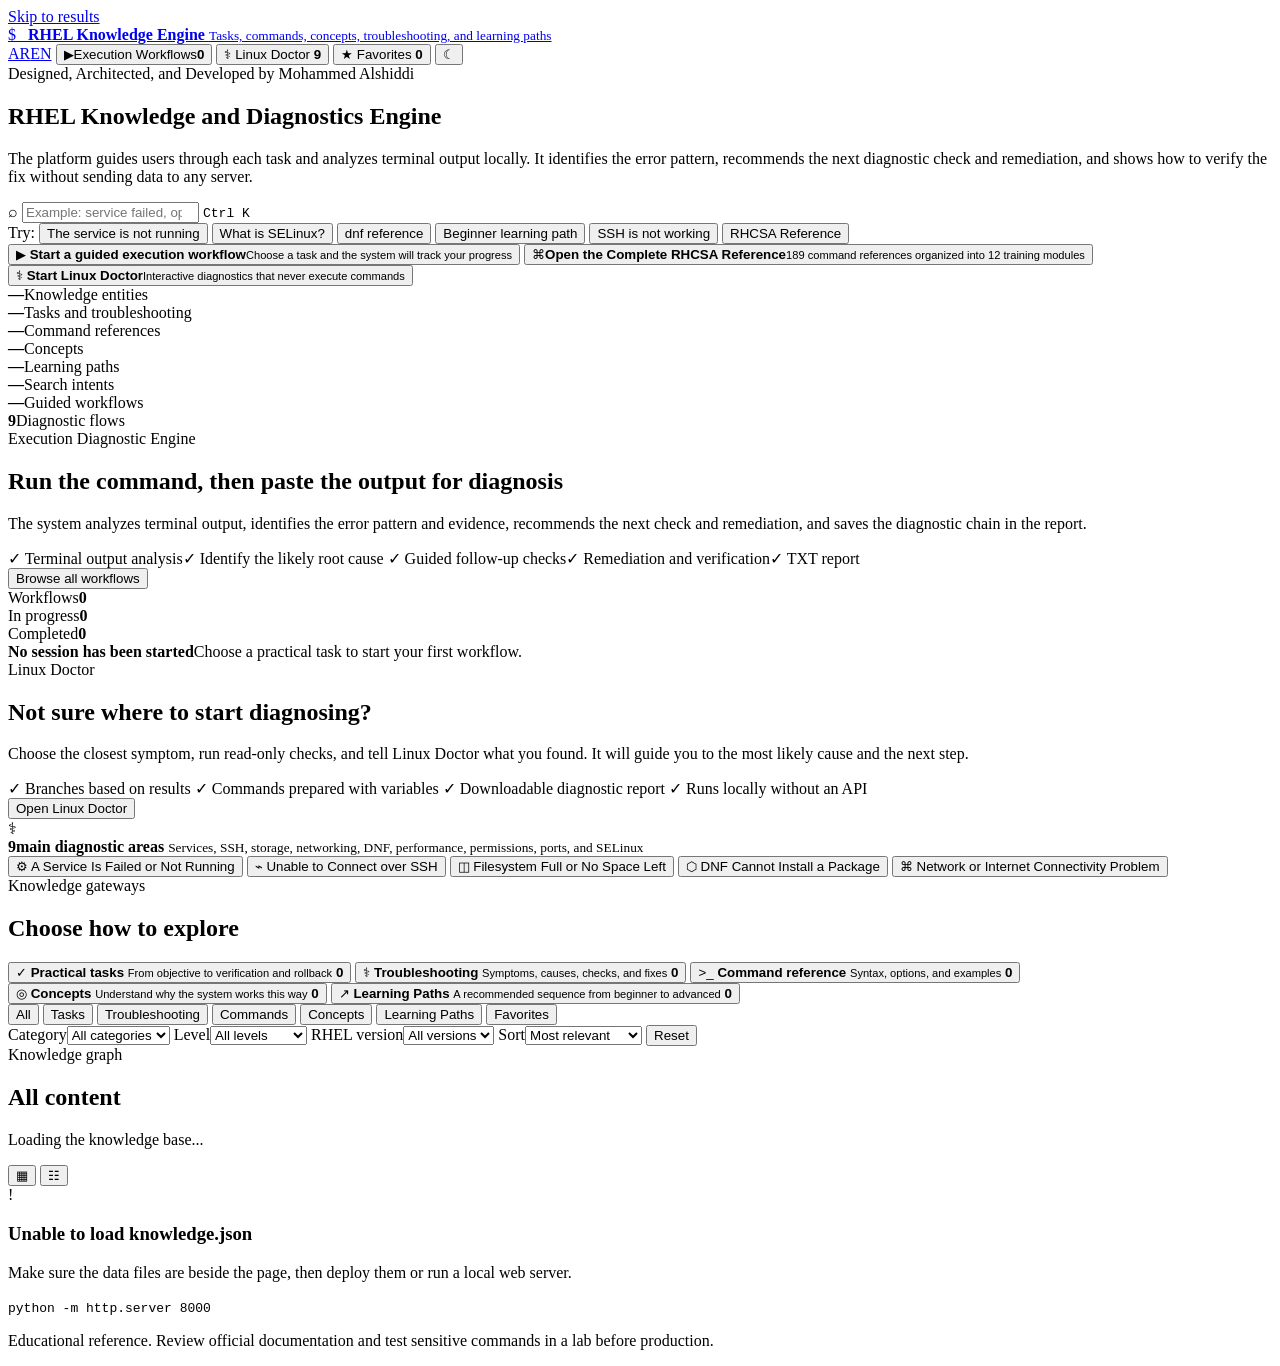
==== commit e1bbc781: "Update en.html" ====
--- a/en.html
+++ b/en.html
@@ -1,16 +1,4 @@
 <!doctype html>
-<!DOCTYPE html>
-
-<!DOCTYPE html>
-
-<!DOCTYPE html>
-
-<!DOCTYPE html>
-
-<!DOCTYPE html>
-
-<!DOCTYPE html>
-
 <!DOCTYPE html>
 
 <html data-theme="light" dir="ltr" lang="en">
@@ -20,7 +8,7 @@
 <meta content="An English and Arabic RHEL knowledge platform with guided workflows, Linux Doctor, and local terminal-output diagnostics." name="description"/>
 <meta content="#0b6b50" name="theme-color"/>
 <title>RHEL Knowledge Engine | Execution Diagnostic Engine</title>
-<link href="style.css" rel="stylesheet"/>
+<link href="style-workflow-cards-fixed.css?v=workflow-cards-fix1" rel="stylesheet"/>
 </head>
 <body>
 <a class="skip-link" href="#resultsSection">Skip to results</a>
@@ -79,14 +67,12 @@
 <button class="hero-workflow-button" id="startWorkflowButton" type="button">
 <span aria-hidden="true">▶</span>
 <span><strong>Start a guided execution workflow</strong><small>Choose a task and the system will track your progress</small></span>
-<b aria-hidden="true">←</b>
-</button>
-<button class="hero-workflow-button hero-rhcsa-button" data-open-entity="path-rhcsa-complete" type="button"><span aria-hidden="true">⌘</span><span><strong>Open the Complete RHCSA Reference</strong><small>189 command references organized into 12 training modules</small></span><b aria-hidden="true">→</b></button></div>
+</button>
+<button class="hero-workflow-button hero-rhcsa-button" data-open-entity="path-rhcsa-complete" type="button"><span aria-hidden="true">⌘</span><span><strong>Open the Complete RHCSA Reference</strong><small>189 command references organized into 12 training modules</small></span></button></div>
 <div class="hero__doctor-action">
 <button id="startDoctorButton" type="button">
 <span aria-hidden="true">⚕</span>
 <span><strong>Start Linux Doctor</strong><small>Interactive diagnostics that never execute commands</small></span>
-<b aria-hidden="true">←</b>
 </button>
 </div>
 </div>
@@ -295,10 +281,10 @@
 <footer class="entity-card__footer"><button class="open-entity-button" type="button">Open</button><button class="quick-action-button" type="button">Quick action</button></footer>
 </article>
 </template>
-<script src="intent-engine-en.js"></script>
-<script src="doctor-engine-en.js"></script>
-<script src="execution-diagnostics-en.js"></script>
-<script src="workflow-engine-en.js"></script>
-<script src="app-en.js"></script>
+<script src="intent-engine-en.js?v=20260722-rhcsa-search-en2"></script>
+<script src="doctor-engine-en.js?v=20260722-rhcsa-search-en2"></script>
+<script src="execution-diagnostics-en.js?v=20260722-rhcsa-search-en2"></script>
+<script src="workflow-engine-en.js?v=20260722-wfsearch-direction1"></script>
+<script src="app-en.js?v=20260722-rhcsa-search-en2"></script>
 </body>
 </html>
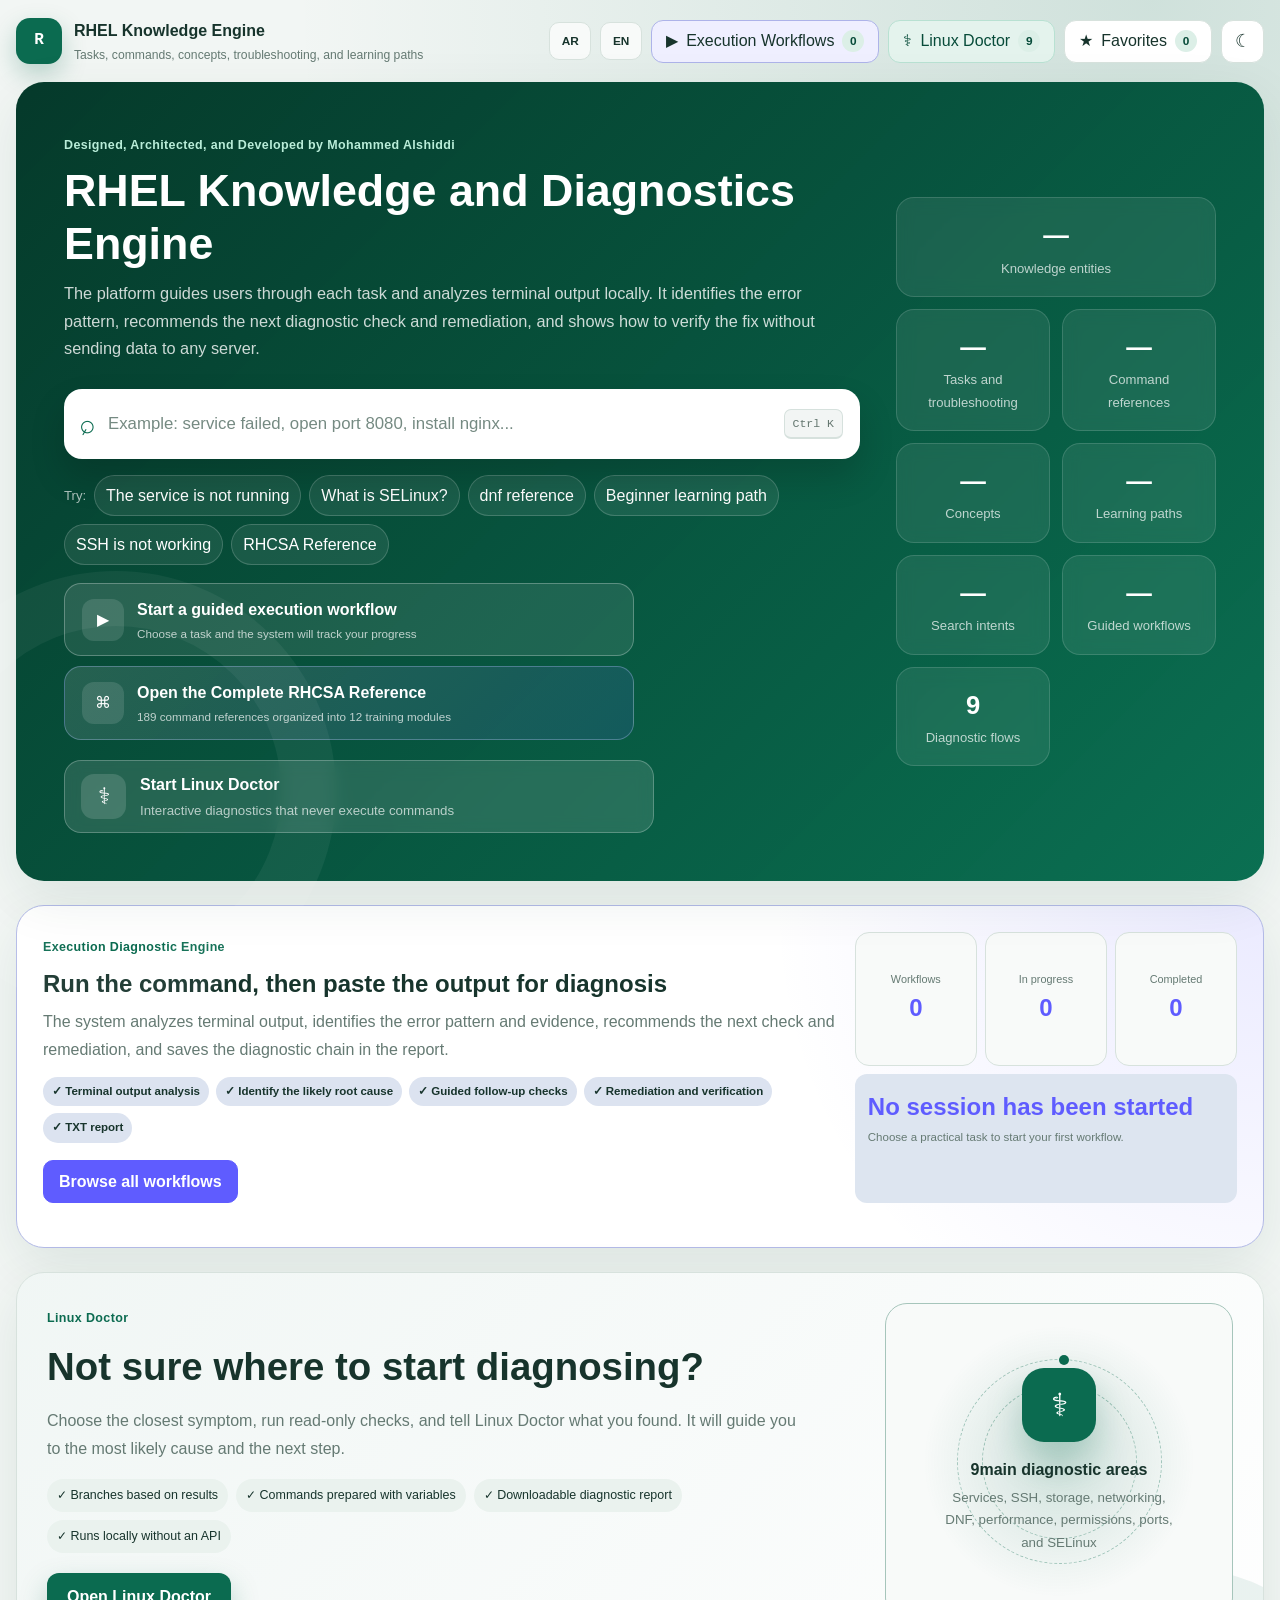
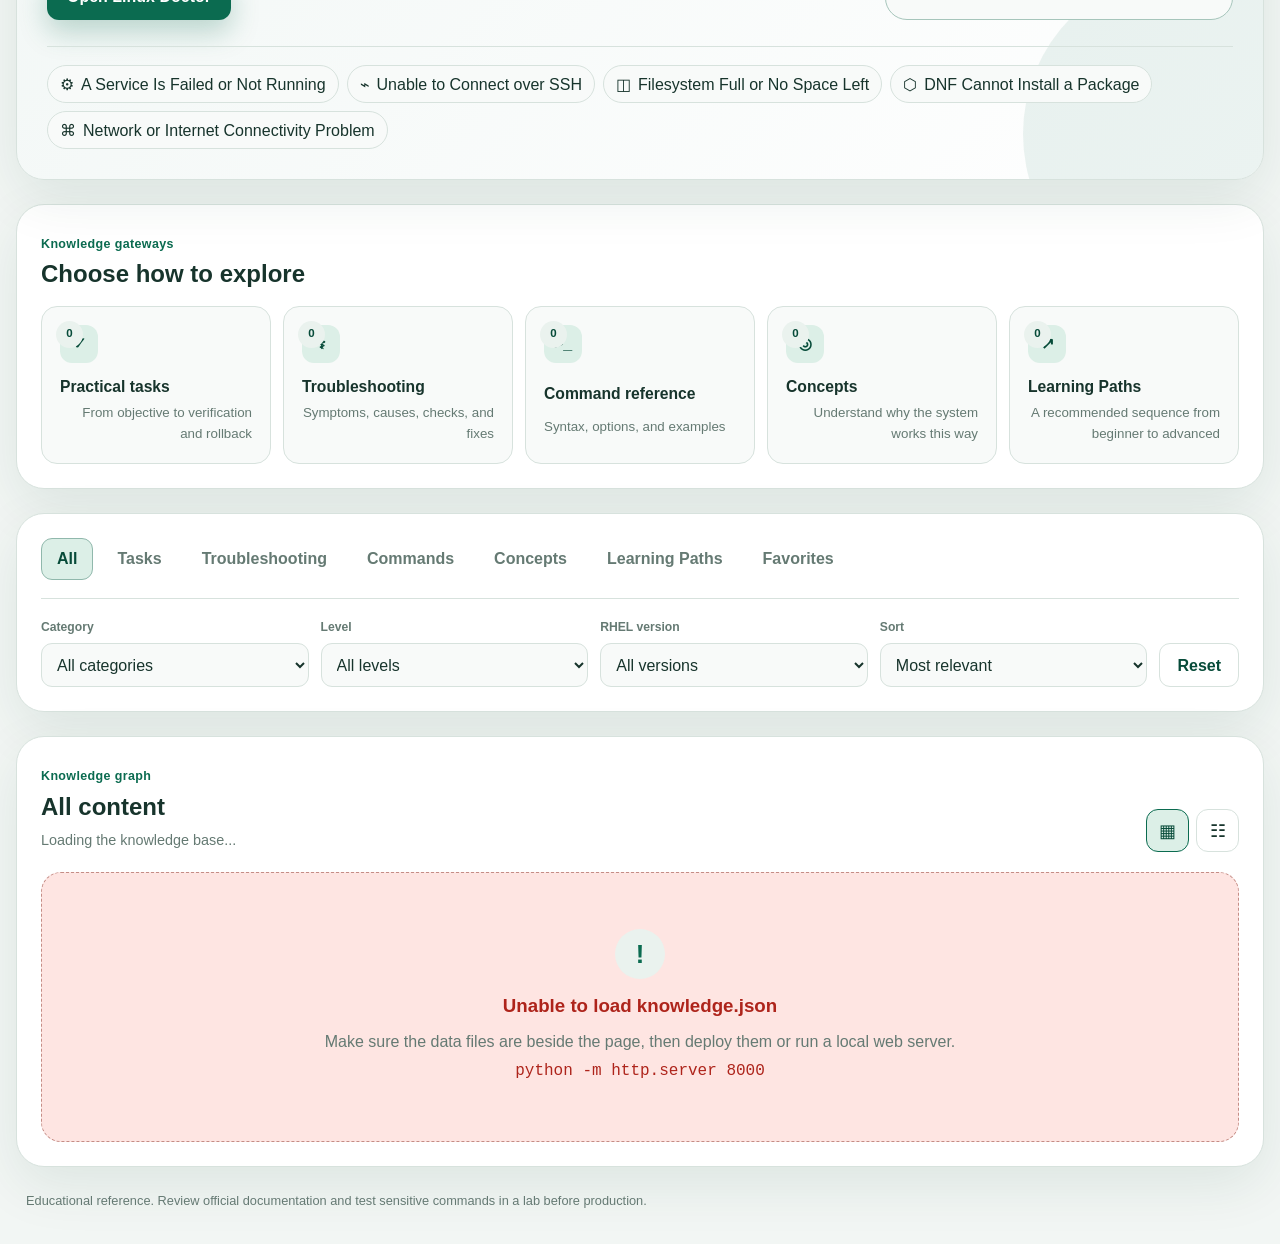
==== commit a7736957: "Update en.html" ====
--- a/en.html
+++ b/en.html
@@ -1,4 +1,16 @@
 <!doctype html>
+<!DOCTYPE html>
+
+<!DOCTYPE html>
+
+<!DOCTYPE html>
+
+<!DOCTYPE html>
+
+<!DOCTYPE html>
+
+<!DOCTYPE html>
+
 <!DOCTYPE html>
 
 <html data-theme="light" dir="ltr" lang="en">
@@ -8,14 +20,14 @@
 <meta content="An English and Arabic RHEL knowledge platform with guided workflows, Linux Doctor, and local terminal-output diagnostics." name="description"/>
 <meta content="#0b6b50" name="theme-color"/>
 <title>RHEL Knowledge Engine | Execution Diagnostic Engine</title>
-<link href="style-workflow-cards-fixed.css?v=workflow-cards-fix1" rel="stylesheet"/>
+<link href="style.css?v=20260723-1" rel="stylesheet"/>
 </head>
 <body>
 <a class="skip-link" href="#resultsSection">Skip to results</a>
 <div class="app-shell">
 <header class="topbar">
 <a aria-label="Home" class="brand" href="#">
-<span aria-hidden="true" class="brand__terminal">$_</span>
+<span aria-hidden="true" class="brand__terminal">R</span>
 <span class="brand__text">
 <strong>RHEL Knowledge Engine</strong>
 <small>Tasks, commands, concepts, troubleshooting, and learning paths</small>
--- a/style.css
+++ b/style.css
@@ -0,0 +1,1754 @@
+:root {
+  color-scheme: light;
+  --bg: #f2f6f4;
+  --surface: #ffffff;
+  --surface-2: #eaf2ee;
+  --surface-3: #f8faf9;
+  --text: #17342c;
+  --muted: #657a73;
+  --primary: #0b6b50;
+  --primary-strong: #074b39;
+  --primary-soft: #dcefe7;
+  --border: #d7e2dd;
+  --code-bg: #102a23;
+  --code-text: #ddfff1;
+  --shadow: 0 18px 55px rgba(16, 64, 49, .09);
+  --low: #1d7242;
+  --low-bg: #e2f5e9;
+  --medium: #916400;
+  --medium-bg: #fff2c7;
+  --high: #a64a16;
+  --high-bg: #ffe8d7;
+  --critical: #ae241b;
+  --critical-bg: #fee5e2;
+  --task: #0b6b50;
+  --command: #245ea8;
+  --concept: #7751b7;
+  --trouble: #b04b1e;
+  --path: #987000;
+  --radius-xl: 28px;
+  --radius-lg: 20px;
+  --radius-md: 14px;
+  --radius-sm: 10px;
+}
+
+html[data-theme="dark"] {
+  color-scheme: dark;
+  --bg: #0d1714;
+  --surface: #14231e;
+  --surface-2: #1a2f28;
+  --surface-3: #10201a;
+  --text: #e8f5ef;
+  --muted: #9bb1a8;
+  --primary: #55c99e;
+  --primary-strong: #8de0c0;
+  --primary-soft: #1b4033;
+  --border: #29443a;
+  --code-bg: #07120f;
+  --code-text: #d8fff0;
+  --shadow: 0 18px 55px rgba(0, 0, 0, .28);
+  --low: #73d296;
+  --low-bg: #183a27;
+  --medium: #f1cb62;
+  --medium-bg: #3d3318;
+  --high: #f2a16e;
+  --high-bg: #402719;
+  --critical: #ff9189;
+  --critical-bg: #401e1d;
+  --task: #55c99e;
+  --command: #7db5ff;
+  --concept: #b69aef;
+  --trouble: #f2a16e;
+  --path: #f1cb62;
+}
+
+* { box-sizing: border-box; }
+html { scroll-behavior: smooth; }
+body {
+  margin: 0;
+  min-height: 100vh;
+  background:
+    radial-gradient(circle at 90% 0, color-mix(in srgb, var(--primary) 15%, transparent), transparent 28%),
+    var(--bg);
+  color: var(--text);
+  font-family: Tahoma, Arial, "Segoe UI", sans-serif;
+  line-height: 1.7;
+  transition: background-color .2s ease, color .2s ease;
+}
+button, input, select { font: inherit; }
+button, select { cursor: pointer; }
+button:focus-visible, input:focus-visible, select:focus-visible, a:focus-visible {
+  outline: 3px solid color-mix(in srgb, var(--primary) 35%, transparent);
+  outline-offset: 2px;
+}
+code, kbd { direction: ltr; unicode-bidi: embed; font-family: Consolas, "Courier New", monospace; }
+mark { padding: 0 .12em; border-radius: 4px; background: #ffe58a; color: #302600; }
+html[data-theme="dark"] mark { background: #685711; color: #fff4b5; }
+[hidden] { display: none !important; }
+
+.skip-link { position: fixed; top: 10px; right: 10px; z-index: 10000; padding: 8px 14px; border-radius: 8px; background: var(--primary); color: #fff; transform: translateY(-150%); }
+.skip-link:focus { transform: translateY(0); }
+.app-shell { width: min(1500px, calc(100% - 32px)); margin: 0 auto; }
+
+.topbar { min-height: 82px; display: flex; align-items: center; justify-content: space-between; gap: 20px; }
+.brand { display: flex; align-items: center; gap: 12px; color: var(--text); text-decoration: none; }
+.brand__terminal { width: 46px; height: 46px; display: grid; place-items: center; border-radius: 14px; background: var(--primary); color: #fff; direction: ltr; font-family: Consolas, monospace; font-weight: 800; box-shadow: 0 10px 25px color-mix(in srgb, var(--primary) 25%, transparent); }
+.brand strong, .brand small { display: block; }
+.brand small { margin-top: 1px; color: var(--muted); font-size: .76rem; }
+.topbar__actions { display: flex; align-items: center; gap: 9px; }
+.toolbar-button, .icon-button, .dialog-action, .reset-button, .primary-button, .load-more-button, .open-entity-button, .quick-action-button, .text-button {
+  border: 1px solid var(--border); background: var(--surface); color: var(--text);
+}
+.toolbar-button { min-height: 43px; display: flex; align-items: center; gap: 8px; padding: 0 14px; border-radius: 12px; }
+.toolbar-button b { min-width: 22px; height: 22px; display: grid; place-items: center; border-radius: 999px; background: var(--primary-soft); color: var(--primary-strong); font-size: .74rem; }
+.icon-button { width: 43px; height: 43px; display: grid; place-items: center; border-radius: 12px; font-size: 1.15rem; }
+.toolbar-button:hover, .icon-button:hover, .dialog-action:hover, .text-button:hover { border-color: var(--primary); background: var(--primary-soft); }
+.icon-button.is-active { border-color: var(--primary); color: var(--primary-strong); background: var(--primary-soft); }
+
+.hero {
+  min-height: 390px;
+  display: grid;
+  grid-template-columns: minmax(0, 1.45fr) minmax(320px, .55fr);
+  align-items: center;
+  gap: 36px;
+  padding: 48px;
+  position: relative;
+  border-radius: var(--radius-xl);
+  background: linear-gradient(135deg, rgba(5, 57, 42, .99), rgba(10, 112, 82, .95)), var(--primary);
+  color: #fff;
+  box-shadow: var(--shadow);
+  overflow: visible;
+}
+.hero::before { content: ""; position: absolute; inset: auto auto -130px -120px; width: 330px; height: 330px; border: 55px solid rgba(255,255,255,.05); border-radius: 50%; pointer-events: none; }
+.hero__content, .hero__stats { position: relative; z-index: 2; }
+.hero__eyebrow { display: inline-block; color: #b9edd9; font-size: .78rem; font-weight: 800; letter-spacing: .03em; }
+.hero h1 { max-width: 900px; margin: 7px 0 10px; font-size: clamp(1.8rem, 3.5vw, 3rem); line-height: 1.18; }
+.hero p { max-width: 830px; margin: 0; color: rgba(255,255,255,.8); font-size: 1.02rem; }
+.search-wrapper { position: relative; max-width: 940px; margin-top: 26px; }
+.search-box { min-height: 70px; display: flex; align-items: center; gap: 12px; padding: 0 14px 0 11px; border: 3px solid transparent; border-radius: 18px; background: #fff; color: #17342c; box-shadow: 0 18px 35px rgba(0,0,0,.16); transition: .18s ease; }
+.search-box:focus-within { border-color: #8de0c0; box-shadow: 0 18px 40px rgba(0,0,0,.22); }
+.search-box__icon { font-size: 1.7rem; color: #0b6b50; transform: rotate(-15deg); }
+.search-box input { min-width: 0; flex: 1; border: 0; outline: 0; background: transparent; color: #17342c; font-size: 1.05rem; }
+.search-box input::placeholder { color: #758a82; }
+.search-box kbd { padding: 4px 8px; border: 1px solid #d6e1dd; border-bottom-width: 2px; border-radius: 7px; background: #f2f5f4; color: #64766f; font-size: .72rem; white-space: nowrap; }
+.clear-button { width: 35px; height: 35px; border: 0; border-radius: 50%; background: #e7efec; color: #26483e; font-size: 1.45rem; line-height: 1; }
+.suggestions { position: absolute; z-index: 100; top: calc(100% + 8px); right: 0; left: 0; max-height: 390px; overflow-y: auto; padding: 8px; border: 1px solid var(--border); border-radius: 16px; background: var(--surface); color: var(--text); box-shadow: 0 22px 55px rgba(0,0,0,.2); }
+.suggestion { width: 100%; display: grid; grid-template-columns: 1fr auto; gap: 12px; padding: 11px 12px; border: 0; border-radius: 11px; background: transparent; color: var(--text); text-align: right; }
+.suggestion:hover, .suggestion.is-active { background: var(--primary-soft); }
+.suggestion strong { display: block; }
+.suggestion small { color: var(--muted); }
+.suggestion .suggestion-type { align-self: center; padding: 4px 8px; border-radius: 999px; background: var(--surface-2); color: var(--primary-strong); font-size: .72rem; }
+.quick-searches { display: flex; flex-wrap: wrap; align-items: center; gap: 8px; margin-top: 16px; }
+.quick-searches > span { color: rgba(255,255,255,.67); font-size: .82rem; }
+.quick-searches button { padding: 6px 11px; border: 1px solid rgba(255,255,255,.18); border-radius: 999px; background: rgba(255,255,255,.08); color: #fff; }
+.quick-searches button:hover { background: rgba(255,255,255,.16); }
+.hero__stats { display: grid; grid-template-columns: repeat(2, 1fr); gap: 12px; }
+.hero__stats article { min-height: 97px; display: flex; flex-direction: column; align-items: center; justify-content: center; padding: 16px; border: 1px solid rgba(255,255,255,.14); border-radius: 18px; background: rgba(255,255,255,.08); backdrop-filter: blur(8px); text-align: center; }
+.hero__stats article:first-child { grid-column: span 2; }
+.hero__stats strong { font-size: 1.6rem; }
+.hero__stats span { color: rgba(255,255,255,.72); font-size: .82rem; }
+
+.type-explorer, .control-panel, .results-section { margin-top: 24px; padding: 24px; border: 1px solid var(--border); border-radius: var(--radius-xl); background: var(--surface); box-shadow: var(--shadow); }
+.section-heading { display: flex; align-items: end; justify-content: space-between; gap: 20px; margin-bottom: 20px; }
+.section-heading--compact { margin-bottom: 15px; }
+.section-heading h2 { margin: 2px 0 0; line-height: 1.35; }
+.section-heading p { margin: 5px 0 0; color: var(--muted); font-size: .9rem; }
+.eyebrow { display: inline-block; color: var(--primary); font-size: .78rem; font-weight: 800; letter-spacing: .03em; }
+.type-grid { display: grid; grid-template-columns: repeat(5, minmax(0, 1fr)); gap: 12px; }
+.type-tile { min-width: 0; position: relative; display: grid; justify-items: start; gap: 3px; padding: 18px; border: 1px solid var(--border); border-radius: 16px; background: var(--surface-3); color: var(--text); text-align: right; transition: .18s ease; }
+.type-tile:hover { transform: translateY(-3px); border-color: var(--primary); box-shadow: 0 13px 25px rgba(14,62,47,.08); }
+.type-tile__icon { width: 38px; height: 38px; display: grid; place-items: center; margin-bottom: 8px; border-radius: 12px; background: var(--primary-soft); color: var(--primary-strong); direction: ltr; font-weight: 800; }
+.type-tile strong { font-size: .98rem; }
+.type-tile small { color: var(--muted); line-height: 1.55; }
+.type-tile b { position: absolute; top: 14px; left: 14px; min-width: 27px; height: 27px; display: grid; place-items: center; border-radius: 999px; background: var(--surface-2); color: var(--primary-strong); font-size: .72rem; }
+
+.view-tabs { display: flex; flex-wrap: wrap; gap: 8px; padding-bottom: 18px; border-bottom: 1px solid var(--border); }
+.view-tab { min-height: 42px; padding: 0 15px; border: 1px solid transparent; border-radius: 11px; background: transparent; color: var(--muted); font-weight: 700; }
+.view-tab:hover { background: var(--surface-2); }
+.view-tab.is-active { border-color: color-mix(in srgb, var(--primary) 35%, var(--border)); background: var(--primary-soft); color: var(--primary-strong); }
+.filters { display: grid; grid-template-columns: repeat(4, minmax(130px, 1fr)) auto; align-items: end; gap: 12px; margin-top: 18px; }
+.filters label { display: grid; gap: 6px; }
+.filters label > span { color: var(--muted); font-size: .76rem; font-weight: 700; }
+select { width: 100%; min-height: 44px; padding: 0 11px; border: 1px solid var(--border); border-radius: 11px; outline: 0; background: var(--surface-3); color: var(--text); }
+select:focus { border-color: var(--primary); }
+.reset-button { min-height: 44px; padding: 0 17px; border-radius: 11px; color: var(--primary-strong); font-weight: 700; }
+.reset-button:hover { background: var(--primary-soft); border-color: var(--primary); }
+.layout-buttons { display: flex; gap: 7px; }
+.active-filters { display: flex; flex-wrap: wrap; gap: 8px; margin: -5px 0 20px; }
+.filter-chip { display: inline-flex; align-items: center; gap: 7px; padding: 6px 10px; border-radius: 999px; background: var(--surface-2); color: var(--text); font-size: .78rem; }
+.filter-chip button { width: 19px; height: 19px; padding: 0; border: 0; border-radius: 50%; background: color-mix(in srgb, var(--text) 9%, transparent); color: var(--text); line-height: 1; }
+
+.results-grid { display: grid; grid-template-columns: repeat(3, minmax(0, 1fr)); gap: 17px; }
+.results-grid.list-view { grid-template-columns: 1fr; }
+.results-grid.list-view .entity-card { display: grid; grid-template-columns: minmax(260px,.8fr) minmax(0,1.4fr); column-gap: 24px; }
+.results-grid.list-view .entity-card__header, .results-grid.list-view .entity-title, .results-grid.list-view .entity-summary { grid-column: 1; }
+.results-grid.list-view .entity-meta, .results-grid.list-view .entity-preview, .results-grid.list-view .entity-card__footer { grid-column: 2; }
+.results-grid.list-view .entity-preview { grid-row: 1 / span 3; align-self: center; }
+.entity-card { min-width: 0; display: flex; flex-direction: column; padding: 19px; border: 1px solid var(--border); border-radius: var(--radius-lg); background: var(--surface-3); transition: .18s ease; }
+.entity-card:hover { transform: translateY(-3px); border-color: color-mix(in srgb, var(--primary) 45%, var(--border)); box-shadow: 0 15px 28px rgba(14,62,47,.08); }
+.entity-card[data-type="command"] { border-top: 4px solid var(--command); }
+.entity-card[data-type="concept"] { border-top: 4px solid var(--concept); }
+.entity-card[data-type="troubleshooting"] { border-top: 4px solid var(--trouble); }
+.entity-card[data-type="learning_path"] { border-top: 4px solid var(--path); }
+.entity-card[data-type="task"] { border-top: 4px solid var(--task); }
+.entity-card__header { min-width: 0; display: flex; align-items: start; justify-content: space-between; gap: 12px; }
+.entity-card__badges { display: flex; flex-wrap: wrap; gap: 6px; }
+.type-badge, .category-badge, .meta-badge, .status-badge, .risk-badge { display: inline-flex; align-items: center; width: fit-content; padding: 4px 8px; border-radius: 999px; font-size: .71rem; font-weight: 800; }
+.type-badge { background: var(--primary-soft); color: var(--primary-strong); }
+.category-badge, .meta-badge { background: var(--surface-2); color: var(--muted); }
+.type-badge.type-command { background: color-mix(in srgb, var(--command) 14%, transparent); color: var(--command); }
+.type-badge.type-concept { background: color-mix(in srgb, var(--concept) 14%, transparent); color: var(--concept); }
+.type-badge.type-troubleshooting { background: color-mix(in srgb, var(--trouble) 14%, transparent); color: var(--trouble); }
+.type-badge.type-learning_path { background: color-mix(in srgb, var(--path) 14%, transparent); color: var(--path); }
+.favorite-button { flex: 0 0 auto; width: 38px; height: 38px; border: 1px solid var(--border); border-radius: 11px; background: var(--surface); color: var(--muted); font-size: 1.4rem; line-height: 1; }
+.favorite-button:hover, .favorite-button.is-favorite { border-color: #d1a200; background: #fff5c9; color: #9a7200; }
+html[data-theme="dark"] .favorite-button.is-favorite { background: #453a12; color: #ffe27c; }
+.entity-title { margin: 13px 0 4px; font-size: 1.12rem; line-height: 1.45; }
+.entity-summary { margin: 0 0 13px; color: var(--muted); font-size: .9rem; }
+.entity-meta { display: flex; flex-wrap: wrap; gap: 7px; }
+.entity-preview { min-width: 0; margin-top: 14px; padding: 13px; border: 1px dashed var(--border); border-radius: 12px; background: var(--surface); }
+.entity-preview code { display: block; overflow-x: auto; color: var(--primary-strong); white-space: nowrap; font-size: .82rem; }
+.entity-preview p, .entity-preview ul { margin: 0; color: var(--muted); font-size: .83rem; }
+.entity-preview ul { padding-right: 18px; }
+.entity-card__footer { display: flex; gap: 8px; margin-top: auto; padding-top: 14px; }
+.open-entity-button, .quick-action-button { flex: 1; min-height: 40px; border-radius: 10px; font-size: .8rem; font-weight: 700; }
+.open-entity-button { border-color: var(--primary); background: var(--primary); color: #fff; }
+.quick-action-button:hover { border-color: var(--primary); background: var(--primary-soft); }
+
+.state-card { min-height: 270px; display: grid; place-items: center; align-content: center; padding: 30px; border: 1px dashed var(--border); border-radius: var(--radius-lg); background: var(--surface-3); text-align: center; }
+.state-card h3, .state-card p { margin: 3px 0; }
+.state-card p { max-width: 650px; color: var(--muted); }
+.state-card--error { border-color: color-mix(in srgb, var(--critical) 45%, var(--border)); background: var(--critical-bg); color: var(--critical); }
+.state-card__icon { width: 50px; height: 50px; display: grid; place-items: center; margin-bottom: 8px; border-radius: 50%; background: var(--surface-2); color: var(--primary); font-size: 1.6rem; font-weight: 900; }
+.loader { width: 42px; height: 42px; margin-bottom: 12px; border: 4px solid var(--surface-2); border-top-color: var(--primary); border-radius: 50%; animation: spin .8s linear infinite; }
+@keyframes spin { to { transform: rotate(360deg); } }
+.primary-button { min-height: 42px; margin-top: 14px; padding: 0 17px; border-color: var(--primary); border-radius: 11px; background: var(--primary); color: #fff; font-weight: 700; }
+.load-more-button { min-height: 46px; display: block; margin: 22px auto 0; padding: 0 24px; border-radius: 12px; color: var(--primary-strong); font-weight: 700; }
+.load-more-button:hover { border-color: var(--primary); background: var(--primary-soft); }
+
+.toast { position: fixed; z-index: 3000; left: 22px; bottom: 22px; max-width: min(360px, calc(100% - 44px)); padding: 11px 17px; border-radius: 11px; background: var(--code-bg); color: var(--code-text); box-shadow: var(--shadow); opacity: 0; transform: translateY(18px); pointer-events: none; transition: .2s ease; }
+.toast.is-visible { opacity: 1; transform: translateY(0); }
+
+.entity-dialog { width: min(1020px, calc(100% - 28px)); max-height: min(900px, calc(100vh - 30px)); overflow-y: auto; padding: 0; border: 1px solid var(--border); border-radius: 24px; background: var(--surface); color: var(--text); box-shadow: 0 30px 90px rgba(0,0,0,.38); }
+.entity-dialog::backdrop { background: rgba(4,17,13,.69); backdrop-filter: blur(4px); }
+.dialog-topbar { position: sticky; top: 0; z-index: 20; min-height: 64px; display: flex; align-items: center; justify-content: space-between; gap: 12px; padding: 10px 14px; border-bottom: 1px solid var(--border); background: color-mix(in srgb, var(--surface) 92%, transparent); backdrop-filter: blur(12px); }
+.dialog-close { width: 40px; height: 40px; border: 1px solid var(--border); border-radius: 11px; background: var(--surface); color: var(--text); font-size: 1.45rem; }
+.dialog-topbar__actions { display: flex; flex-wrap: wrap; gap: 8px; }
+.dialog-action { min-height: 40px; padding: 0 13px; border-radius: 10px; font-size: .8rem; font-weight: 700; }
+.dialog-body { padding: 30px; }
+.entity-hero { display: grid; grid-template-columns: 1fr auto; gap: 24px; align-items: start; padding-bottom: 22px; border-bottom: 1px solid var(--border); }
+.entity-hero h2 { margin: 8px 0 7px; font-size: clamp(1.7rem, 4vw, 2.6rem); line-height: 1.3; }
+.entity-hero p { margin: 0; color: var(--muted); }
+.entity-hero__meta { min-width: 210px; display: grid; gap: 8px; }
+.info-pill { display: flex; justify-content: space-between; gap: 12px; padding: 9px 11px; border: 1px solid var(--border); border-radius: 11px; background: var(--surface-3); font-size: .8rem; }
+.info-pill span { color: var(--muted); }
+.dialog-section { margin-top: 24px; }
+.dialog-section__heading { display: flex; align-items: center; justify-content: space-between; gap: 14px; margin-bottom: 12px; }
+.dialog-section h3 { margin: 0; font-size: 1.12rem; }
+.section-note { color: var(--muted); font-size: .8rem; }
+.callout { padding: 14px 16px; border-right: 4px solid var(--primary); border-radius: 12px; background: var(--primary-soft); color: var(--text); }
+.callout--warning { border-color: var(--high); background: var(--high-bg); color: var(--high); }
+.callout--danger { border-color: var(--critical); background: var(--critical-bg); color: var(--critical); }
+.variables-grid, .detail-grid, .resource-grid, .examples-grid, .concept-grid { display: grid; grid-template-columns: repeat(2, minmax(0,1fr)); gap: 11px; }
+.variable-field { display: grid; gap: 6px; }
+.variable-field span { color: var(--muted); font-size: .78rem; font-weight: 700; }
+.variable-field input { min-height: 43px; padding: 0 12px; border: 1px solid var(--border); border-radius: 10px; background: var(--surface-3); color: var(--text); outline: 0; direction: ltr; }
+.variable-field input:focus { border-color: var(--primary); }
+.progress-panel { padding: 13px 15px; border: 1px solid var(--border); border-radius: 12px; background: var(--surface-3); }
+.progress-panel__header { display: flex; justify-content: space-between; gap: 12px; color: var(--muted); font-size: .8rem; }
+.progress-track { height: 9px; margin-top: 9px; overflow: hidden; border-radius: 999px; background: var(--surface-2); }
+.progress-bar { height: 100%; border-radius: inherit; background: var(--primary); transition: width .2s ease; }
+.steps-list { display: grid; gap: 12px; }
+.step-card { display: grid; grid-template-columns: auto 1fr; gap: 12px; padding: 16px; border: 1px solid var(--border); border-radius: 15px; background: var(--surface-3); }
+.step-card.is-complete { border-color: color-mix(in srgb, var(--low) 55%, var(--border)); background: var(--low-bg); }
+.step-check { width: 28px; height: 28px; margin-top: 2px; accent-color: var(--primary); }
+.step-card h4 { margin: 0 0 4px; }
+.step-card p { margin: 0 0 10px; color: var(--muted); font-size: .87rem; }
+.command-box { min-width: 0; display: flex; align-items: stretch; overflow: hidden; border-radius: 11px; background: var(--code-bg); direction: ltr; }
+.command-box code { flex: 1; min-width: 0; overflow-x: auto; padding: 13px; color: var(--code-text); white-space: nowrap; font-size: .84rem; }
+.command-copy { flex: 0 0 auto; padding: 0 13px; border: 0; border-left: 1px solid rgba(255,255,255,.13); background: rgba(255,255,255,.08); color: #fff; font-weight: 700; }
+.expected-result { margin-top: 9px; padding: 9px 11px; border-radius: 9px; background: var(--surface); color: var(--muted); font-size: .8rem; }
+.verification-list, .error-list, .option-list, .module-list { display: grid; gap: 10px; }
+.verification-item, .error-item, .option-item, .module-item, .resource-card, .concept-card, .example-card { padding: 13px; border: 1px solid var(--border); border-radius: 12px; background: var(--surface-3); }
+.verification-item h4, .error-item h4, .example-card h4, .concept-card h4 { margin: 0 0 6px; }
+.verification-item code, .error-check code, .syntax-box { display: block; overflow-x: auto; margin: 7px 0; padding: 11px; border-radius: 9px; background: var(--code-bg); color: var(--code-text); white-space: nowrap; }
+.error-item { border-right: 4px solid var(--high); }
+.error-item p, .option-item p, .concept-card p, .example-card p { margin: 4px 0; color: var(--muted); font-size: .85rem; }
+.error-item ul, .bullet-list, .rollback-list { margin: 7px 0 0; padding-right: 21px; }
+.error-check { margin-top: 9px; padding-top: 9px; border-top: 1px solid var(--border); }
+.resource-card code { display: block; overflow-x: auto; margin-top: 4px; color: var(--primary-strong); }
+.option-item { display: grid; grid-template-columns: minmax(120px,.35fr) 1fr; gap: 12px; align-items: start; }
+.option-item code { color: var(--command); font-weight: 700; }
+.example-card .command-box { margin-top: 10px; }
+.mental-model { padding: 20px; border: 1px dashed color-mix(in srgb, var(--concept) 50%, var(--border)); border-radius: 15px; background: color-mix(in srgb, var(--concept) 7%, var(--surface)); text-align: center; font-size: 1.02rem; }
+.module-item { display: grid; grid-template-columns: auto 1fr auto; align-items: center; gap: 12px; }
+.module-number { width: 31px; height: 31px; display: grid; place-items: center; border-radius: 50%; background: var(--primary-soft); color: var(--primary-strong); font-size: .78rem; font-weight: 800; }
+.module-item.is-complete { border-color: var(--low); background: var(--low-bg); }
+.module-item h4 { margin: 0; }
+.module-item p { margin: 2px 0 0; color: var(--muted); font-size: .82rem; }
+.module-actions { display: flex; gap: 7px; }
+.module-actions button { min-height: 36px; padding: 0 10px; border: 1px solid var(--border); border-radius: 9px; background: var(--surface); color: var(--text); font-size: .76rem; }
+
+.graph-wrap { overflow-x: auto; border: 1px solid var(--border); border-radius: 16px; background: radial-gradient(circle at center, var(--surface), var(--surface-3)); }
+.knowledge-graph { width: 100%; min-width: 700px; height: 390px; display: block; }
+.graph-line { stroke: color-mix(in srgb, var(--primary) 38%, var(--border)); stroke-width: 2; }
+.graph-node circle { fill: var(--surface); stroke: var(--border); stroke-width: 2; transition: .15s ease; }
+.graph-node text { fill: var(--text); font-family: Tahoma, Arial, sans-serif; font-size: 12px; pointer-events: none; }
+.graph-node[data-current="true"] circle { fill: var(--primary); stroke: var(--primary); }
+.graph-node[data-current="true"] text { fill: #fff; font-weight: 800; }
+.graph-node:not([data-current="true"]) { cursor: pointer; }
+.graph-node:not([data-current="true"]):hover circle { stroke: var(--primary); fill: var(--primary-soft); }
+.related-list { display: flex; flex-wrap: wrap; gap: 8px; margin-top: 11px; }
+.related-button { padding: 7px 11px; border: 1px solid var(--border); border-radius: 999px; background: var(--surface-3); color: var(--text); }
+.related-button:hover { border-color: var(--primary); background: var(--primary-soft); }
+
+.risk-low { background: var(--low-bg); color: var(--low); }
+.risk-medium { background: var(--medium-bg); color: var(--medium); }
+.risk-high { background: var(--high-bg); color: var(--high); }
+.risk-critical { background: var(--critical-bg); color: var(--critical); }
+.footer { display: flex; justify-content: space-between; gap: 20px; padding: 23px 10px 32px; color: var(--muted); font-size: .8rem; }
+.footer p { margin: 0; }
+
+@media (max-width: 1200px) {
+  .hero { grid-template-columns: 1fr; }
+  .hero__stats { grid-template-columns: repeat(6,1fr); }
+  .hero__stats article:first-child { grid-column: auto; }
+  .type-grid { grid-template-columns: repeat(3,1fr); }
+  .results-grid { grid-template-columns: repeat(2,minmax(0,1fr)); }
+}
+@media (max-width: 820px) {
+  .app-shell { width: min(100% - 18px,1500px); }
+  .topbar { min-height: 70px; }
+  .brand small, .toolbar-button > span:not(:first-child) { display: none; }
+  .hero { min-height: auto; padding: 29px 20px; border-radius: 20px; }
+  .hero h1 { font-size: 2.25rem; }
+  .search-box { min-height: 62px; }
+  .search-box kbd { display: none; }
+  .hero__stats { grid-template-columns: repeat(2,1fr); }
+  .hero__stats article:first-child { grid-column: span 2; }
+  .type-explorer, .control-panel, .results-section { padding: 15px; border-radius: 19px; }
+  .type-grid { grid-template-columns: 1fr 1fr; }
+  .filters { grid-template-columns: 1fr 1fr; }
+  .reset-button { grid-column: span 2; }
+  .results-grid, .results-grid.list-view { grid-template-columns: 1fr; }
+  .results-grid.list-view .entity-card { display: flex; }
+  .results-grid.list-view .entity-card > * { grid-column: auto; grid-row: auto; }
+  .entity-hero { grid-template-columns: 1fr; }
+  .entity-hero__meta { min-width: 0; grid-template-columns: repeat(2,1fr); }
+  .variables-grid, .detail-grid, .resource-grid, .examples-grid, .concept-grid { grid-template-columns: 1fr; }
+  .dialog-body { padding: 20px 16px 28px; }
+  .dialog-topbar { align-items: start; }
+  .dialog-topbar__actions { justify-content: flex-end; }
+  .option-item { grid-template-columns: 1fr; }
+  .module-item { grid-template-columns: auto 1fr; }
+  .module-actions { grid-column: 2; }
+  .footer { flex-direction: column; }
+}
+@media (max-width: 500px) {
+  .type-grid, .filters { grid-template-columns: 1fr; }
+  .reset-button { grid-column: auto; }
+  .quick-searches button:nth-of-type(n+4) { display: none; }
+  .entity-card__footer { flex-direction: column; }
+  .dialog-action { padding: 0 9px; }
+  .entity-hero__meta { grid-template-columns: 1fr; }
+}
+@media (prefers-reduced-motion: reduce) {
+  *, *::before, *::after { scroll-behavior: auto !important; animation-duration: .01ms !important; transition-duration: .01ms !important; }
+}
+
+
+/* ================= Phase 3: Intent Engine ================= */
+.intent-panel {
+  margin-top: 24px;
+  padding: 0;
+  border-radius: var(--radius-xl);
+  background: linear-gradient(135deg, color-mix(in srgb, var(--primary) 11%, var(--surface)), var(--surface));
+  border: 1px solid color-mix(in srgb, var(--primary) 35%, var(--border));
+  box-shadow: var(--shadow);
+  overflow: hidden;
+}
+.intent-panel__inner { padding: 24px; }
+.intent-panel__header { display:flex; align-items:flex-start; justify-content:space-between; gap:18px; }
+.intent-panel__identity { display:flex; align-items:flex-start; gap:14px; min-width:0; }
+.intent-panel__icon { width:52px; height:52px; flex:0 0 52px; display:grid; place-items:center; border-radius:16px; background:var(--primary); color:#fff; font-size:1.25rem; font-weight:900; box-shadow:0 10px 25px color-mix(in srgb, var(--primary) 24%, transparent); }
+.intent-panel h2 { margin:2px 0 3px; font-size:1.25rem; }
+.intent-panel p { margin:0; color:var(--muted); }
+.intent-confidence { display:inline-flex; align-items:center; gap:6px; padding:6px 10px; border-radius:999px; font-size:.76rem; font-weight:800; white-space:nowrap; }
+.intent-confidence--high { background:var(--low-bg); color:var(--low); }
+.intent-confidence--medium { background:var(--medium-bg); color:var(--medium); }
+.intent-confidence--low { background:var(--surface-2); color:var(--muted); }
+.intent-analysis-row { display:flex; flex-wrap:wrap; gap:8px; margin-top:16px; }
+.analysis-chip { display:inline-flex; align-items:center; gap:6px; padding:6px 10px; border:1px solid var(--border); border-radius:999px; background:var(--surface); color:var(--text); font-size:.78rem; }
+.analysis-chip strong { color:var(--primary-strong); }
+.correction-note { margin-top:13px; padding:9px 12px; border-radius:10px; background:var(--medium-bg); color:var(--medium); font-size:.82rem; }
+.intent-target { margin-top:18px; padding:16px; border:1px solid var(--border); border-radius:15px; background:var(--surface); }
+.intent-target__top { display:flex; align-items:center; justify-content:space-between; gap:12px; }
+.intent-target h3 { margin:0; font-size:1rem; }
+.intent-target p { margin:3px 0 0; font-size:.86rem; }
+.intent-fields { display:grid; grid-template-columns:repeat(4,minmax(130px,1fr)); gap:10px; margin-top:14px; }
+.intent-field { display:grid; gap:5px; }
+.intent-field span { color:var(--muted); font-size:.74rem; font-weight:700; }
+.intent-field input { min-height:42px; padding:0 11px; border:1px solid var(--border); border-radius:10px; background:var(--surface-3); color:var(--text); outline:0; direction:ltr; text-align:left; }
+.intent-field input:focus { border-color:var(--primary); box-shadow:0 0 0 3px color-mix(in srgb,var(--primary) 12%,transparent); }
+.intent-actions { display:flex; flex-wrap:wrap; gap:9px; margin-top:15px; }
+.intent-primary, .intent-secondary, .intent-alt { min-height:42px; padding:0 15px; border-radius:11px; font-weight:800; }
+.intent-primary { border:1px solid var(--primary); background:var(--primary); color:#fff; }
+.intent-secondary, .intent-alt { border:1px solid var(--border); background:var(--surface); color:var(--text); }
+.intent-secondary:hover, .intent-alt:hover { border-color:var(--primary); background:var(--primary-soft); }
+.intent-alternatives { margin-top:15px; padding-top:14px; border-top:1px solid var(--border); display:flex; flex-wrap:wrap; align-items:center; gap:8px; }
+.intent-alternatives > span { color:var(--muted); font-size:.78rem; }
+.intent-alt { min-height:34px; padding:0 11px; font-size:.76rem; font-weight:700; }
+.intent-reasons { margin-top:12px; color:var(--muted); font-size:.75rem; }
+.intent-suggestion { border-right:4px solid var(--primary); }
+.intent-suggestion .suggestion-type { background:var(--primary); color:#fff; }
+.search-correction { color:var(--medium); font-size:.76rem; }
+
+@media (max-width: 1000px) { .intent-fields { grid-template-columns:repeat(2,minmax(0,1fr)); } }
+@media (max-width: 620px) {
+  .intent-panel__header, .intent-target__top { flex-direction:column; align-items:stretch; }
+  .intent-fields { grid-template-columns:1fr; }
+  .intent-panel__identity { align-items:flex-start; }
+  .intent-confidence { width:fit-content; }
+  .intent-actions > * { width:100%; }
+}
+
+/* =========================================================
+   PHASE 4 — LINUX DOCTOR
+   ========================================================= */
+
+.toolbar-button--doctor {
+  border-color: color-mix(in srgb, #7be0bc 34%, var(--border));
+  background: color-mix(in srgb, var(--primary-soft) 76%, var(--surface));
+  color: var(--primary-strong);
+}
+
+.hero__doctor-action {
+  margin-top: 20px;
+}
+
+.hero__doctor-action > button {
+  width: min(100%, 590px);
+  min-height: 68px;
+  display: grid;
+  grid-template-columns: auto 1fr auto;
+  align-items: center;
+  gap: 14px;
+  padding: 10px 16px;
+  border: 1px solid rgba(255,255,255,.24);
+  border-radius: 17px;
+  background: rgba(255,255,255,.12);
+  color: #fff;
+  text-align: right;
+  backdrop-filter: blur(8px);
+}
+
+.hero__doctor-action > button > span:nth-child(2) {
+  min-width: 0;
+  text-align: start;
+  justify-self: stretch;
+}
+
+.hero__doctor-action > button:hover {
+  background: rgba(255,255,255,.19);
+  transform: translateY(-1px);
+}
+
+.hero__doctor-action > button > span:first-child {
+  width: 45px;
+  height: 45px;
+  display: grid;
+  place-items: center;
+  border-radius: 13px;
+  background: rgba(255,255,255,.14);
+  font-size: 1.45rem;
+}
+
+.hero__doctor-action strong,
+.hero__doctor-action small {
+  display: block;
+}
+
+.hero__doctor-action small {
+  margin-top: 2px;
+  color: rgba(255,255,255,.68);
+}
+
+.hero__doctor-action b {
+  font-size: 1.35rem;
+}
+
+.doctor-launch {
+  position: relative;
+  display: grid;
+  grid-template-columns: minmax(0, 1.4fr) minmax(280px, .6fr);
+  gap: 26px;
+  margin-top: 24px;
+  padding: 30px;
+  overflow: hidden;
+  border: 1px solid var(--border);
+  border-radius: var(--radius-xl);
+  background:
+    linear-gradient(135deg,
+      color-mix(in srgb, var(--surface) 94%, var(--primary) 6%),
+      var(--surface));
+  box-shadow: var(--shadow);
+}
+
+.doctor-launch::after {
+  content: "";
+  position: absolute;
+  inset: auto -90px -120px auto;
+  width: 330px;
+  height: 330px;
+  border-radius: 50%;
+  background: color-mix(in srgb, var(--primary) 8%, transparent);
+  pointer-events: none;
+}
+
+.doctor-launch__content,
+.doctor-launch__visual,
+.doctor-launch__examples {
+  position: relative;
+  z-index: 1;
+}
+
+.doctor-launch__content h2 {
+  margin: 4px 0 8px;
+  font-size: clamp(1.65rem, 3vw, 2.4rem);
+}
+
+.doctor-launch__content > p {
+  max-width: 760px;
+  margin: 0;
+  color: var(--muted);
+}
+
+.doctor-launch__features {
+  display: flex;
+  flex-wrap: wrap;
+  gap: 8px;
+  margin-top: 17px;
+}
+
+.doctor-launch__features span {
+  padding: 6px 10px;
+  border-radius: 999px;
+  background: var(--surface-2);
+  color: var(--text);
+  font-size: .78rem;
+}
+
+.doctor-launch__content > button {
+  min-height: 47px;
+  margin-top: 20px;
+  padding: 0 20px;
+  border: 0;
+  border-radius: 12px;
+  background: var(--primary);
+  color: #fff;
+  font-weight: 800;
+  box-shadow: 0 12px 28px color-mix(in srgb, var(--primary) 25%, transparent);
+}
+
+.doctor-launch__content > button:hover {
+  background: var(--primary-strong);
+  transform: translateY(-1px);
+}
+
+.doctor-launch__visual {
+  min-height: 215px;
+  display: grid;
+  place-items: center;
+  align-content: center;
+  border: 1px solid color-mix(in srgb, var(--primary) 24%, var(--border));
+  border-radius: 22px;
+  background:
+    radial-gradient(circle at center,
+      color-mix(in srgb, var(--primary) 17%, transparent),
+      transparent 58%),
+    var(--surface-3);
+  text-align: center;
+}
+
+.doctor-launch__mark {
+  position: relative;
+  z-index: 2;
+  width: 74px;
+  height: 74px;
+  display: grid;
+  place-items: center;
+  border-radius: 22px;
+  background: var(--primary);
+  color: #fff;
+  font-size: 2rem;
+  box-shadow: 0 18px 35px color-mix(in srgb, var(--primary) 25%, transparent);
+}
+
+.doctor-launch__visual strong,
+.doctor-launch__visual small {
+  position: relative;
+  z-index: 2;
+  display: block;
+}
+
+.doctor-launch__visual strong {
+  margin-top: 14px;
+}
+
+.doctor-launch__visual small {
+  max-width: 245px;
+  margin-top: 3px;
+  color: var(--muted);
+}
+
+.doctor-orbit {
+  position: absolute;
+  border: 1px dashed color-mix(in srgb, var(--primary) 34%, transparent);
+  border-radius: 50%;
+  animation: doctor-spin 22s linear infinite;
+}
+
+.doctor-orbit--one { width: 155px; height: 155px; }
+.doctor-orbit--two { width: 205px; height: 205px; animation-direction: reverse; animation-duration: 32s; }
+
+.doctor-orbit::after {
+  content: "";
+  position: absolute;
+  top: -5px;
+  left: 50%;
+  width: 10px;
+  height: 10px;
+  border-radius: 50%;
+  background: var(--primary);
+}
+
+@keyframes doctor-spin { to { transform: rotate(360deg); } }
+
+.doctor-launch__examples {
+  grid-column: 1 / -1;
+  display: flex;
+  flex-wrap: wrap;
+  gap: 8px;
+  padding-top: 18px;
+  border-top: 1px solid var(--border);
+}
+
+.doctor-launch__examples button {
+  display: inline-flex;
+  align-items: center;
+  gap: 7px;
+  min-height: 38px;
+  padding: 0 12px;
+  border: 1px solid var(--border);
+  border-radius: 999px;
+  background: var(--surface-3);
+  color: var(--text);
+}
+
+.doctor-launch__examples button:hover {
+  border-color: var(--primary);
+  background: var(--primary-soft);
+}
+
+/* Doctor dialog */
+.doctor-dialog {
+  width: min(1120px, calc(100% - 28px));
+  height: min(890px, calc(100vh - 26px));
+  max-height: calc(100vh - 26px);
+  padding: 0;
+  overflow: hidden;
+  border: 1px solid var(--border);
+  border-radius: 24px;
+  background: var(--surface);
+  color: var(--text);
+  box-shadow: 0 35px 110px rgba(0,0,0,.4);
+}
+
+.doctor-dialog::backdrop {
+  background: rgba(4,17,13,.72);
+  backdrop-filter: blur(5px);
+}
+
+.doctor-dialog__topbar {
+  min-height: 70px;
+  display: flex;
+  align-items: center;
+  justify-content: space-between;
+  gap: 16px;
+  padding: 10px 14px 10px 19px;
+  border-bottom: 1px solid var(--border);
+  background: color-mix(in srgb, var(--surface) 92%, var(--primary) 8%);
+}
+
+.doctor-dialog__identity {
+  min-width: 0;
+  display: flex;
+  align-items: center;
+  gap: 11px;
+}
+
+.doctor-dialog__identity > span {
+  width: 43px;
+  height: 43px;
+  display: grid;
+  place-items: center;
+  border-radius: 13px;
+  background: var(--primary);
+  color: #fff;
+  font-size: 1.35rem;
+}
+
+.doctor-dialog__identity small,
+.doctor-dialog__identity strong {
+  display: block;
+}
+
+.doctor-dialog__identity small {
+  color: var(--muted);
+  font-size: .68rem;
+  letter-spacing: .04em;
+}
+
+.doctor-dialog__identity strong {
+  max-width: 560px;
+  overflow: hidden;
+  text-overflow: ellipsis;
+  white-space: nowrap;
+}
+
+.doctor-dialog__actions {
+  display: flex;
+  gap: 7px;
+}
+
+.doctor-dialog__actions button {
+  min-height: 39px;
+  padding: 0 12px;
+  border: 1px solid var(--border);
+  border-radius: 10px;
+  background: var(--surface);
+  color: var(--text);
+}
+
+.doctor-dialog__actions button:hover {
+  border-color: var(--primary);
+  background: var(--primary-soft);
+}
+
+.doctor-dialog__actions .doctor-dialog__close {
+  width: 41px;
+  padding: 0;
+  font-size: 1.45rem;
+}
+
+.doctor-dialog__content {
+  height: calc(100% - 70px);
+  overflow-y: auto;
+  overscroll-behavior: contain;
+}
+
+/* Doctor home */
+.doctor-home,
+.doctor-setup,
+.doctor-session {
+  padding: 28px;
+}
+
+.doctor-home__intro {
+  max-width: 870px;
+}
+
+.doctor-kicker {
+  color: var(--primary);
+  font-size: .75rem;
+  font-weight: 800;
+  letter-spacing: .04em;
+}
+
+.doctor-home__intro h2,
+.doctor-setup h2,
+.doctor-question-card h2,
+.doctor-result-hero h2 {
+  margin: 4px 0 7px;
+  line-height: 1.35;
+}
+
+.doctor-home__intro > p,
+.doctor-setup__hero p,
+.doctor-question-card > p,
+.doctor-result-hero p {
+  margin: 0;
+  color: var(--muted);
+}
+
+.doctor-safety-strip {
+  display: flex;
+  flex-wrap: wrap;
+  align-items: center;
+  gap: 7px;
+  margin-top: 16px;
+  padding: 10px 13px;
+  border-right: 4px solid var(--primary);
+  border-radius: 11px;
+  background: var(--primary-soft);
+  color: var(--primary-strong);
+  font-size: .84rem;
+}
+
+.doctor-resume-card {
+  display: grid;
+  grid-template-columns: auto 1fr auto auto;
+  align-items: center;
+  gap: 13px;
+  margin-top: 22px;
+  padding: 14px;
+  border: 1px solid color-mix(in srgb, var(--primary) 38%, var(--border));
+  border-radius: 15px;
+  background: color-mix(in srgb, var(--primary-soft) 58%, var(--surface));
+}
+
+.doctor-resume-card__icon {
+  width: 44px;
+  height: 44px;
+  display: grid;
+  place-items: center;
+  border-radius: 13px;
+  background: var(--primary);
+  color: #fff;
+  font-size: 1.25rem;
+}
+
+.doctor-resume-card span,
+.doctor-resume-card strong,
+.doctor-resume-card small {
+  display: block;
+}
+
+.doctor-resume-card span,
+.doctor-resume-card small {
+  color: var(--muted);
+  font-size: .74rem;
+}
+
+.doctor-search-box {
+  min-height: 55px;
+  display: flex;
+  align-items: center;
+  gap: 10px;
+  margin-top: 24px;
+  padding: 0 14px;
+  border: 1px solid var(--border);
+  border-radius: 14px;
+  background: var(--surface-3);
+}
+
+.doctor-search-box:focus-within {
+  border-color: var(--primary);
+  box-shadow: 0 0 0 3px color-mix(in srgb, var(--primary) 12%, transparent);
+}
+
+.doctor-search-box input {
+  min-width: 0;
+  flex: 1;
+  border: 0;
+  outline: 0;
+  background: transparent;
+  color: var(--text);
+}
+
+.doctor-home__heading {
+  margin: 25px 0 13px;
+}
+
+.doctor-home__heading h3 {
+  margin: 2px 0 0;
+}
+
+.doctor-flow-grid {
+  display: grid;
+  grid-template-columns: repeat(3, minmax(0,1fr));
+  gap: 14px;
+}
+
+.doctor-flow-card {
+  min-width: 0;
+  display: grid;
+  grid-template-columns: auto 1fr;
+  gap: 13px;
+  padding: 17px;
+  border: 1px solid var(--border);
+  border-radius: 17px;
+  background: var(--surface-3);
+  transition: transform .17s ease, border-color .17s ease, box-shadow .17s ease;
+}
+
+.doctor-flow-card:hover {
+  transform: translateY(-2px);
+  border-color: color-mix(in srgb, var(--primary) 42%, var(--border));
+  box-shadow: 0 14px 28px rgba(14,62,47,.08);
+}
+
+.doctor-flow-card__icon {
+  width: 47px;
+  height: 47px;
+  display: grid;
+  place-items: center;
+  border-radius: 14px;
+  background: var(--primary-soft);
+  color: var(--primary-strong);
+  font-size: 1.35rem;
+}
+
+.doctor-flow-card__body > span {
+  color: var(--primary);
+  font-size: .7rem;
+  font-weight: 800;
+}
+
+.doctor-flow-card h4 {
+  margin: 3px 0 5px;
+  line-height: 1.45;
+}
+
+.doctor-flow-card p {
+  margin: 0;
+  color: var(--muted);
+  font-size: .82rem;
+}
+
+.doctor-flow-card__meta {
+  display: flex;
+  flex-wrap: wrap;
+  gap: 8px;
+  margin-top: 10px;
+}
+
+.doctor-flow-card__meta small {
+  padding: 3px 7px;
+  border-radius: 999px;
+  background: var(--surface-2);
+  color: var(--muted);
+}
+
+.doctor-flow-card > button {
+  grid-column: 1 / -1;
+  min-height: 40px;
+  border: 1px solid var(--primary);
+  border-radius: 11px;
+  background: transparent;
+  color: var(--primary-strong);
+  font-weight: 800;
+}
+
+.doctor-flow-card > button:hover {
+  background: var(--primary);
+  color: #fff;
+}
+
+.doctor-empty {
+  grid-column: 1 / -1;
+  min-height: 190px;
+  display: grid;
+  place-items: center;
+  align-content: center;
+  border: 1px dashed var(--border);
+  border-radius: 16px;
+  text-align: center;
+}
+
+.doctor-empty > span { font-size: 1.8rem; color: var(--primary); }
+.doctor-empty p { margin: 3px 0; color: var(--muted); }
+
+/* Setup */
+.doctor-setup__hero {
+  display: flex;
+  align-items: flex-start;
+  gap: 16px;
+}
+
+.doctor-setup__icon {
+  width: 62px;
+  height: 62px;
+  flex: 0 0 62px;
+  display: grid;
+  place-items: center;
+  border-radius: 18px;
+  background: var(--primary);
+  color: #fff;
+  font-size: 1.7rem;
+}
+
+.doctor-info-grid {
+  display: grid;
+  grid-template-columns: repeat(3,minmax(0,1fr));
+  gap: 10px;
+  margin-top: 22px;
+}
+
+.doctor-info-grid > div {
+  padding: 13px;
+  border: 1px solid var(--border);
+  border-radius: 12px;
+  background: var(--surface-3);
+}
+
+.doctor-info-grid span,
+.doctor-info-grid strong {
+  display: block;
+}
+
+.doctor-info-grid span { color: var(--muted); font-size: .72rem; }
+.doctor-info-grid strong { margin-top: 3px; }
+
+.doctor-variable-panel,
+.doctor-expectation-card {
+  margin-top: 20px;
+  padding: 18px;
+  border: 1px solid var(--border);
+  border-radius: 16px;
+  background: var(--surface-3);
+}
+
+.doctor-variable-panel h3,
+.doctor-expectation-card h3 {
+  margin: 2px 0 3px;
+}
+
+.doctor-variable-panel > div:first-child > p {
+  margin: 0;
+  color: var(--muted);
+  font-size: .84rem;
+}
+
+.doctor-variable-grid {
+  display: grid;
+  grid-template-columns: repeat(3,minmax(0,1fr));
+  gap: 11px;
+  margin-top: 14px;
+}
+
+.doctor-variable-field {
+  display: grid;
+  gap: 5px;
+}
+
+.doctor-variable-field > span {
+  color: var(--muted);
+  font-size: .74rem;
+  font-weight: 700;
+}
+
+.doctor-variable-field input {
+  width: 100%;
+  min-height: 43px;
+  padding: 0 10px;
+  border: 1px solid var(--border);
+  border-radius: 10px;
+  outline: 0;
+  background: var(--surface);
+  color: var(--text);
+  direction: ltr;
+  text-align: left;
+}
+
+.doctor-variable-field input:focus { border-color: var(--primary); }
+.doctor-variable-field small { direction: ltr; color: var(--primary); font-family: Consolas, monospace; }
+
+.doctor-expectation-card ol {
+  margin: 9px 0 0;
+  padding-right: 22px;
+  color: var(--muted);
+}
+
+.doctor-setup__actions,
+.doctor-report-actions {
+  display: flex;
+  flex-wrap: wrap;
+  gap: 9px;
+  margin-top: 20px;
+}
+
+.doctor-primary-button,
+.doctor-ghost-button {
+  min-height: 42px;
+  padding: 0 15px;
+  border-radius: 11px;
+  font-weight: 800;
+}
+
+.doctor-primary-button {
+  border: 1px solid var(--primary);
+  background: var(--primary);
+  color: #fff;
+}
+
+.doctor-primary-button:hover { background: var(--primary-strong); }
+
+.doctor-primary-button--large {
+  min-height: 49px;
+  padding: 0 24px;
+}
+
+.doctor-ghost-button {
+  border: 1px solid var(--border);
+  background: var(--surface);
+  color: var(--text);
+}
+
+.doctor-ghost-button:hover {
+  border-color: var(--primary);
+  background: var(--primary-soft);
+}
+
+/* Session */
+.doctor-session-header {
+  display: grid;
+  grid-template-columns: 1fr auto;
+  align-items: center;
+  gap: 12px;
+  margin-bottom: 18px;
+}
+
+.doctor-session-header__identity {
+  display: flex;
+  align-items: center;
+  gap: 9px;
+}
+
+.doctor-session-header__identity > span {
+  width: 40px;
+  height: 40px;
+  display: grid;
+  place-items: center;
+  border-radius: 12px;
+  background: var(--primary-soft);
+  color: var(--primary-strong);
+}
+
+.doctor-session-header__identity small,
+.doctor-session-header__identity strong {
+  display: block;
+}
+
+.doctor-session-header__identity small { color: var(--muted); font-size: .68rem; }
+
+.doctor-progress-label {
+  text-align: left;
+}
+
+.doctor-progress-label span,
+.doctor-progress-label small { display: block; }
+.doctor-progress-label span { font-weight: 800; }
+.doctor-progress-label small { color: var(--muted); font-size: .7rem; }
+
+.doctor-progress {
+  grid-column: 1 / -1;
+  height: 8px;
+  overflow: hidden;
+  border-radius: 999px;
+  background: var(--surface-2);
+}
+
+.doctor-progress i {
+  display: block;
+  height: 100%;
+  border-radius: inherit;
+  background: linear-gradient(90deg,var(--primary),#75dbb4);
+  transition: width .25s ease;
+}
+
+.doctor-question-card {
+  padding: 23px;
+  border: 1px solid var(--border);
+  border-radius: 18px;
+  background: var(--surface-3);
+}
+
+.doctor-question-card--check {
+  border-top: 4px solid var(--primary);
+}
+
+.doctor-node-type {
+  color: var(--primary);
+  font-size: .72rem;
+  font-weight: 800;
+}
+
+.doctor-help-note,
+.doctor-command-explanation,
+.doctor-expected {
+  margin-top: 13px;
+  padding: 10px 12px;
+  border-radius: 10px;
+  background: var(--surface-2);
+  color: var(--muted);
+  font-size: .83rem;
+}
+
+.doctor-command-panel {
+  overflow: hidden;
+  margin-top: 18px;
+  border-radius: 14px;
+  background: var(--code-bg);
+  direction: ltr;
+}
+
+.doctor-command-panel__top {
+  display: flex;
+  align-items: center;
+  justify-content: space-between;
+  gap: 10px;
+  padding: 8px 12px;
+  border-bottom: 1px solid rgba(255,255,255,.1);
+  color: rgba(255,255,255,.7);
+  direction: rtl;
+  font-size: .72rem;
+}
+
+.doctor-command-panel > code {
+  display: block;
+  min-height: 60px;
+  overflow-x: auto;
+  padding: 17px;
+  color: var(--code-text);
+  white-space: nowrap;
+}
+
+.doctor-command-panel > button {
+  width: 100%;
+  min-height: 40px;
+  border: 0;
+  border-top: 1px solid rgba(255,255,255,.1);
+  background: rgba(255,255,255,.08);
+  color: #fff;
+  font-weight: 800;
+}
+
+.doctor-command-panel > button:hover { background: rgba(255,255,255,.15); }
+
+.doctor-risk {
+  display: inline-flex;
+  align-items: center;
+  width: fit-content;
+  padding: 3px 7px;
+  border-radius: 999px;
+  font-size: .68rem;
+  font-weight: 800;
+}
+
+.doctor-risk--low { background: var(--low-bg); color: var(--low); }
+.doctor-risk--medium { background: var(--medium-bg); color: var(--medium); }
+.doctor-risk--high { background: var(--high-bg); color: var(--high); }
+.doctor-risk--critical { background: var(--critical-bg); color: var(--critical); }
+
+.doctor-expected {
+  display: grid;
+  gap: 3px;
+  border-right: 4px solid var(--primary);
+}
+
+.doctor-expected strong { color: var(--text); }
+
+.doctor-choice-list {
+  display: grid;
+  grid-template-columns: repeat(2,minmax(0,1fr));
+  gap: 10px;
+  margin-top: 19px;
+}
+
+.doctor-choice {
+  min-height: 57px;
+  display: grid;
+  grid-template-columns: 1fr auto;
+  align-items: center;
+  gap: 8px;
+  padding: 9px 12px;
+  border: 1px solid var(--border);
+  border-radius: 12px;
+  background: var(--surface);
+  color: var(--text);
+  text-align: right;
+  font-weight: 700;
+}
+
+.doctor-choice small {
+  grid-column: 1 / -1;
+  color: var(--muted);
+  font-weight: 400;
+}
+
+.doctor-choice:hover {
+  border-color: var(--primary);
+  background: var(--primary-soft);
+}
+
+.doctor-choice--positive { border-right: 4px solid var(--low); }
+.doctor-choice--warning { border-right: 4px solid var(--medium); }
+.doctor-choice--danger { border-right: 4px solid var(--critical); }
+
+.doctor-variable-drawer {
+  margin-top: 14px;
+  padding: 12px 14px;
+  border: 1px solid var(--border);
+  border-radius: 13px;
+  background: var(--surface-3);
+}
+
+.doctor-variable-drawer summary {
+  color: var(--primary-strong);
+  cursor: pointer;
+  font-weight: 800;
+}
+
+/* Result */
+.doctor-result-hero {
+  display: flex;
+  align-items: flex-start;
+  gap: 15px;
+  padding: 22px;
+  border: 1px solid color-mix(in srgb, var(--primary) 35%, var(--border));
+  border-radius: 18px;
+  background: linear-gradient(135deg,var(--primary-soft),var(--surface-3));
+}
+
+.doctor-result-hero__mark {
+  width: 52px;
+  height: 52px;
+  flex: 0 0 52px;
+  display: grid;
+  place-items: center;
+  border-radius: 16px;
+  background: var(--primary);
+  color: #fff;
+  font-size: 1.4rem;
+}
+
+.doctor-confidence {
+  display: inline-flex;
+  padding: 4px 8px;
+  border-radius: 999px;
+  font-size: .7rem;
+  font-weight: 800;
+}
+
+.doctor-confidence--high { background: var(--low-bg); color: var(--low); }
+.doctor-confidence--medium { background: var(--medium-bg); color: var(--medium); }
+.doctor-confidence--low { background: var(--surface-2); color: var(--muted); }
+
+.doctor-result-section {
+  margin-top: 18px;
+  padding: 19px;
+  border: 1px solid var(--border);
+  border-radius: 16px;
+  background: var(--surface-3);
+}
+
+.doctor-result-section__heading {
+  display: flex;
+  align-items: center;
+  gap: 11px;
+  margin-bottom: 12px;
+}
+
+.doctor-result-section__heading > span {
+  width: 38px;
+  height: 38px;
+  display: grid;
+  place-items: center;
+  border-radius: 11px;
+  background: var(--primary-soft);
+  color: var(--primary-strong);
+  font-family: Consolas, monospace;
+  font-weight: 800;
+}
+
+.doctor-result-section__heading small,
+.doctor-result-section__heading h3 {
+  display: block;
+  margin: 0;
+}
+
+.doctor-result-section__heading small { color: var(--muted); font-size: .68rem; }
+
+.doctor-cause-list {
+  display: grid;
+  grid-template-columns: repeat(2,minmax(0,1fr));
+  gap: 8px;
+  margin: 0;
+  padding: 0;
+  list-style: none;
+}
+
+.doctor-cause-list li {
+  padding: 9px 11px;
+  border-radius: 10px;
+  background: var(--surface-2);
+}
+
+.doctor-cause-list li::before {
+  content: "•";
+  margin-left: 7px;
+  color: var(--primary);
+}
+
+.doctor-action-list,
+.doctor-verification-list {
+  display: grid;
+  gap: 10px;
+}
+
+.doctor-action-card {
+  display: grid;
+  grid-template-columns: auto 1fr;
+  gap: 11px;
+  padding: 12px;
+  border: 1px solid var(--border);
+  border-radius: 12px;
+  background: var(--surface);
+}
+
+.doctor-action-card > span {
+  width: 35px;
+  height: 35px;
+  display: grid;
+  place-items: center;
+  border-radius: 10px;
+  background: var(--surface-2);
+  color: var(--primary-strong);
+  font-family: Consolas, monospace;
+  font-weight: 800;
+}
+
+.doctor-action-card__title {
+  display: flex;
+  align-items: center;
+  justify-content: space-between;
+  gap: 10px;
+}
+
+.doctor-action-card p {
+  margin: 3px 0 0;
+  color: var(--muted);
+  font-size: .82rem;
+}
+
+.doctor-inline-command,
+.doctor-verification-list article > div {
+  min-width: 0;
+  display: flex;
+  align-items: stretch;
+  overflow: hidden;
+  margin-top: 9px;
+  border-radius: 10px;
+  background: var(--code-bg);
+  direction: ltr;
+}
+
+.doctor-inline-command code,
+.doctor-verification-list code {
+  flex: 1;
+  min-width: 0;
+  overflow-x: auto;
+  padding: 11px;
+  color: var(--code-text);
+  white-space: nowrap;
+}
+
+.doctor-inline-command button,
+.doctor-verification-list button {
+  flex: 0 0 auto;
+  padding: 0 12px;
+  border: 0;
+  border-left: 1px solid rgba(255,255,255,.1);
+  background: rgba(255,255,255,.08);
+  color: #fff;
+}
+
+.doctor-verification-list article {
+  padding: 12px;
+  border: 1px solid var(--border);
+  border-radius: 12px;
+  background: var(--surface);
+}
+
+.doctor-verification-list article > p {
+  margin: 6px 0 0;
+  color: var(--muted);
+  font-size: .8rem;
+}
+
+.doctor-safety-result {
+  margin-top: 17px;
+  padding: 13px 15px;
+  border-right: 4px solid var(--high);
+  border-radius: 11px;
+  background: var(--high-bg);
+  color: var(--high);
+}
+
+.doctor-safety-result ul { margin: 6px 0 0; }
+
+.doctor-related-section {
+  margin-top: 17px;
+  padding: 16px;
+  border: 1px solid var(--border);
+  border-radius: 14px;
+}
+
+.doctor-related-section h3 { margin: 0 0 10px; }
+.doctor-related-section > div { display: flex; flex-wrap: wrap; gap: 8px; }
+.doctor-related-section button {
+  min-height: 38px;
+  padding: 0 11px;
+  border: 1px solid var(--border);
+  border-radius: 10px;
+  background: var(--surface-3);
+  color: var(--primary-strong);
+}
+.doctor-related-section button:hover { border-color: var(--primary); background: var(--primary-soft); }
+
+@media (max-width: 1050px) {
+  .doctor-flow-grid { grid-template-columns: repeat(2,minmax(0,1fr)); }
+  .doctor-variable-grid { grid-template-columns: repeat(2,minmax(0,1fr)); }
+}
+
+@media (max-width: 780px) {
+  .doctor-launch { grid-template-columns: 1fr; padding: 20px; }
+  .doctor-launch__visual { min-height: 190px; }
+  .doctor-dialog { width: 100%; height: 100%; max-height: 100%; border: 0; border-radius: 0; }
+  .doctor-dialog__identity small { display: none; }
+  .doctor-dialog__actions button:not(.doctor-dialog__close) { padding: 0 8px; font-size: .78rem; }
+  .doctor-home,.doctor-setup,.doctor-session { padding: 17px; }
+  .doctor-flow-grid { grid-template-columns: 1fr; }
+  .doctor-info-grid { grid-template-columns: 1fr; }
+  .doctor-variable-grid { grid-template-columns: 1fr; }
+  .doctor-choice-list { grid-template-columns: 1fr; }
+  .doctor-cause-list { grid-template-columns: 1fr; }
+  .doctor-resume-card { grid-template-columns: auto 1fr; }
+  .doctor-resume-card button { grid-column: auto; }
+  .doctor-session-header { grid-template-columns: 1fr; }
+  .doctor-progress-label { text-align: right; }
+  .doctor-result-hero { padding: 16px; }
+  .doctor-action-card__title { align-items: flex-start; flex-direction: column; }
+}
+
+@media (max-width: 520px) {
+  .toolbar-button--doctor > span:nth-child(2) { display: none; }
+  .doctor-dialog__identity strong { max-width: 180px; }
+  .doctor-setup__hero { flex-direction: column; }
+  .doctor-result-hero { flex-direction: column; }
+  .doctor-report-actions { flex-direction: column; }
+  .doctor-report-actions button { width: 100%; }
+  .doctor-launch__examples button:nth-child(n+4) { display: none; }
+}
+
+/* ===== Phase 5: Guided Workflow Runner ===== */
+.toolbar-button--workflow{border-color:color-mix(in srgb,#5f5cff 35%,var(--border));background:color-mix(in srgb,#5f5cff 10%,var(--surface))}
+.hero__primary-actions{margin-top:18px;display:grid;gap:10px}.hero-workflow-button{width:min(100%,570px);min-height:70px;display:grid;grid-template-columns:auto 1fr auto;align-items:center;gap:13px;padding:12px 17px;border:1px solid #ffffff45;border-radius:17px;background:#ffffff18;color:#fff;text-align:right}.hero-workflow-button span:first-child{width:42px;height:42px;display:grid;place-items:center;border-radius:12px;background:#ffffff1f}.hero-workflow-button strong,.hero-workflow-button small{display:block}.hero-workflow-button small{color:#ffffffb8;font-size:.73rem}
+.workflow-launch{margin-top:24px;display:grid;grid-template-columns:1.35fr .65fr;gap:18px;padding:26px;border:1px solid color-mix(in srgb,#5f5cff 30%,var(--border));border-radius:var(--radius-xl);background:radial-gradient(circle at 100% 0,#5f5cff20,transparent 38%),var(--surface);box-shadow:var(--shadow)}.workflow-launch h2{margin:4px 0}.workflow-launch p{margin:0;color:var(--muted)}.workflow-launch__features{display:flex;flex-wrap:wrap;gap:7px;margin-top:14px}.workflow-launch__features span{padding:5px 9px;border-radius:999px;background:color-mix(in srgb,#5f5cff 10%,var(--surface-2));font-size:.72rem;font-weight:700}.workflow-launch__actions{display:flex;gap:8px;margin-top:17px}.workflow-launch__actions button{min-height:43px;padding:0 15px;border:1px solid #5f5cff;border-radius:10px;background:#5f5cff;color:#fff;font-weight:800}.workflow-launch__actions .workflow-secondary-action{background:var(--surface);color:#5f5cff}
+.workflow-launch__dashboard{display:grid;grid-template-columns:repeat(3,1fr);gap:8px}.workflow-launch__dashboard article{min-height:91px;display:grid;place-items:center;align-content:center;border:1px solid var(--border);border-radius:14px;background:var(--surface-3)}.workflow-launch__dashboard span{color:var(--muted);font-size:.68rem}.workflow-launch__dashboard strong{font-size:1.5rem;color:#5f5cff}.workflow-resume-summary{grid-column:1/-1;padding:13px;border-radius:12px;background:color-mix(in srgb,#5f5cff 9%,var(--surface-2))}.workflow-resume-summary strong,.workflow-resume-summary span{display:block}.workflow-resume-summary span{color:var(--muted);font-size:.72rem}
+.workflow-launch__examples{grid-column:1/-1;display:grid;grid-template-columns:repeat(4,1fr);gap:8px}.workflow-launch__examples button{min-width:0;display:flex;gap:9px;align-items:center;padding:10px;border:1px solid var(--border);border-radius:11px;background:var(--surface-3);color:var(--text);text-align:right}.workflow-launch__examples button>span{width:31px;height:31px;display:grid;place-items:center;border-radius:9px;background:#5f5cff18;color:#5f5cff}.workflow-launch__examples strong,.workflow-launch__examples small{display:block;overflow:hidden;text-overflow:ellipsis;white-space:nowrap}.workflow-launch__examples small{color:var(--muted);font-size:.65rem}
+.guided-workflow-entry{display:grid;grid-template-columns:1fr auto;align-items:center;gap:18px;margin-bottom:17px;padding:18px;border:1px solid color-mix(in srgb,#5f5cff 35%,var(--border));border-radius:16px;background:linear-gradient(135deg,#5f5cff12,var(--surface-3))}.guided-workflow-entry h3{margin:3px 0}.guided-workflow-entry p{margin:0;color:var(--muted);font-size:.82rem}.guided-workflow-entry>button{min-height:45px;padding:0 17px;border:0;border-radius:11px;background:#5f5cff;color:#fff;font-weight:800}.guided-workflow-entry__progress{display:grid;grid-template-columns:auto 1fr auto;align-items:center;gap:7px;margin-top:9px;font-size:.7rem}.guided-workflow-entry__progress>div{height:6px;background:var(--surface-2);border-radius:999px;overflow:hidden}.guided-workflow-entry__progress i{display:block;height:100%;background:#5f5cff}
+.workflow-dialog{width:min(1160px,calc(100% - 26px));height:min(870px,calc(100vh - 28px));max-height:calc(100vh - 28px);padding:0;overflow:hidden;border:1px solid var(--border);border-radius:22px;background:var(--surface);color:var(--text);box-shadow:0 30px 90px #0007}.workflow-dialog::backdrop{background:#07110db8;backdrop-filter:blur(4px)}.workflow-dialog__topbar{min-height:68px;display:flex;align-items:center;justify-content:space-between;padding:10px 13px;border-bottom:1px solid var(--border)}.workflow-dialog__identity{display:flex;align-items:center;gap:10px;min-width:0}.workflow-dialog__identity>span{width:41px;height:41px;display:grid;place-items:center;border-radius:12px;background:#5f5cff;color:#fff}.workflow-dialog__identity small,.workflow-dialog__identity strong{display:block}.workflow-dialog__identity small{color:var(--muted);font-size:.63rem}.workflow-dialog__identity strong{max-width:500px;overflow:hidden;text-overflow:ellipsis;white-space:nowrap}.workflow-dialog__actions{display:flex;gap:6px}.workflow-dialog__actions button{min-height:37px;padding:0 11px;border:1px solid var(--border);border-radius:9px;background:var(--surface-3);color:var(--text)}.workflow-dialog__actions .workflow-dialog__close{width:38px;padding:0;font-size:1.3rem}
+.workflow-dialog__shell{height:calc(100% - 68px);display:grid;grid-template-columns:255px 1fr}.workflow-sidebar{overflow-y:auto;padding:14px;border-left:1px solid var(--border);background:var(--surface-3)}.workflow-main{min-width:0;min-height:0;display:grid;grid-template-rows:1fr auto}.workflow-content{overflow-y:auto;padding:25px}.workflow-footer{min-height:64px;display:grid;grid-template-columns:auto 1fr auto;align-items:center;gap:15px;padding:9px 16px;border-top:1px solid var(--border)}.workflow-footer button{min-height:41px;padding:0 14px;border:1px solid var(--border);border-radius:10px;background:var(--surface-3);color:var(--text);font-weight:800}.workflow-footer button.primary{background:#5f5cff;color:#fff;border-color:#5f5cff}.workflow-footerStatus,.workflow-footer>div{display:flex;align-items:center;gap:8px;color:var(--muted);font-size:.7rem}.workflow-footer>div i{flex:1;height:6px;border-radius:999px;background:var(--surface-2);overflow:hidden}.workflow-footer>div i b{display:block;height:100%;background:#5f5cff}
+.wf-side-label{display:block;margin:4px 4px 8px;color:var(--muted);font-size:.66rem;font-weight:800}.workflow-sidebar>button{width:100%;min-height:42px;display:flex;justify-content:space-between;align-items:center;margin-bottom:6px;padding:7px 9px;border:1px solid transparent;border-radius:10px;background:transparent;color:var(--text)}.workflow-sidebar>button.active,.workflow-sidebar>button:hover{border-color:#5f5cff55;background:#5f5cff12}.workflow-sidebar>button b{min-width:22px;height:22px;display:grid;place-items:center;border-radius:999px;background:var(--surface-2);font-size:.65rem}.workflow-sidebar .wf-resume{justify-content:center;background:#5f5cff;color:#fff}
+.wf-progress{display:grid;place-items:center;gap:4px;padding:5px 0 15px}.wf-progress strong{width:82px;height:82px;display:grid;place-items:center;border:8px solid #5f5cff2b;border-top-color:#5f5cff;border-radius:50%;font-size:1.1rem}.wf-progress span{color:var(--muted);font-size:.68rem}.wf-stages{display:grid;gap:6px}.wf-stages button{width:100%;min-height:53px;display:grid;grid-template-columns:32px 1fr;align-items:center;gap:8px;padding:7px;border:1px solid transparent;border-radius:10px;background:transparent;color:var(--text);text-align:right}.wf-stages button.current,.wf-stages button:hover{border-color:#5f5cff55;background:#5f5cff12}.wf-stages button>span{width:30px;height:30px;display:grid;place-items:center;border-radius:9px;background:var(--surface-2);font-size:.7rem;font-weight:900}.wf-stages button.current>span{background:#5f5cff;color:#fff}.wf-stages button.done>span{background:var(--low-bg);color:var(--low)}.wf-stages strong,.wf-stages small{display:block}.wf-stages small{color:var(--muted);font-size:.59rem}.wf-side-meta{display:grid;gap:6px;margin-top:15px;padding-top:12px;border-top:1px solid var(--border)}.wf-side-meta span{display:flex;justify-content:space-between;color:var(--muted);font-size:.67rem}
+.wf-library header h2{margin:3px 0}.wf-library header p{margin:0;color:var(--muted)}.wf-library-controls{display:flex;justify-content:space-between;gap:12px;margin:17px 0}.wf-library-controls>input{width:min(430px,100%);min-height:43px;padding:0 11px;border:1px solid var(--border);border-radius:10px;background:var(--surface-3);color:var(--text)}.wf-library-controls>div{display:flex;flex-wrap:wrap;gap:6px}.wf-library-controls button{min-height:37px;padding:0 10px;border:1px solid var(--border);border-radius:9px;background:var(--surface-3);color:var(--muted)}.wf-library-controls button.active{border-color:#5f5cff;color:#5f5cff}.wf-cards{display:grid;grid-template-columns:repeat(2,1fr);gap:11px}.wf-card{padding:15px;border:1px solid var(--border);border-radius:14px;background:var(--surface-3)}.wf-card>header{display:flex;justify-content:space-between;gap:8px}.wf-card>header>div{display:flex;flex-wrap:wrap;gap:5px}.wf-state{padding:4px 7px;border-radius:999px;font-size:.62rem}.wf-state.active{background:#5f5cff16;color:#5f5cff}.wf-state.paused{background:var(--medium-bg);color:var(--medium)}.wf-state.completed{background:var(--low-bg);color:var(--low)}.wf-card h3{margin:11px 0 3px}.wf-card>p{min-height:45px;margin:0;color:var(--muted);font-size:.78rem}.wf-meta{display:flex;gap:5px;flex-wrap:wrap;margin-top:10px}.wf-meta span{padding:4px 7px;border-radius:999px;background:var(--surface-2);font-size:.63rem}.wf-mini{margin-top:10px}.wf-mini span{font-size:.65rem;color:var(--muted)}.wf-mini i{display:block;height:5px;background:var(--surface-2);border-radius:999px;overflow:hidden}.wf-mini i b{display:block;height:100%;background:#5f5cff}.wf-card footer{display:grid;grid-template-columns:1fr auto auto;gap:6px;margin-top:12px}.wf-card footer button{min-height:37px;padding:0 9px;border:1px solid var(--border);border-radius:9px;background:var(--surface);color:var(--text);font-size:.68rem;font-weight:800}.wf-card footer button:first-child{background:#5f5cff;color:#fff;border-color:#5f5cff}.wf-card footer .delete{width:37px;color:var(--critical)}.wf-empty{grid-column:1/-1;min-height:160px;display:grid;place-items:center;border:1px dashed var(--border);border-radius:13px;color:var(--muted)}
+.wf-stage{max-width:830px;margin:auto}.wf-heading{margin-bottom:18px}.wf-heading h2{margin:4px 0;font-size:clamp(1.5rem,3vw,2.2rem)}.wf-heading p{margin:0;color:var(--muted)}.wf-goal,.wf-panel,.wf-command,.wf-final,.wf-report{margin-top:14px;padding:16px;border:1px solid var(--border);border-radius:14px;background:var(--surface-3)}.wf-goal p{margin:4px 0;color:var(--muted)}.wf-panel h3{margin:0 0 8px}.wf-panel>p{color:var(--muted);font-size:.75rem}.wf-checklist{display:grid;gap:6px}.wf-checklist label{min-height:45px;display:grid;grid-template-columns:auto 25px 1fr;align-items:center;gap:7px;padding:7px 10px;border:1px solid var(--border);border-radius:9px;background:var(--surface);cursor:pointer}.wf-checklist input{position:absolute;opacity:0}.wf-checklist label>span{width:22px;height:22px;display:grid;place-items:center;border:2px solid var(--border);border-radius:7px;color:transparent}.wf-checklist label.checked{background:var(--low-bg);border-color:var(--low)}.wf-checklist label.checked>span{background:var(--low);border-color:var(--low);color:#fff}.wf-vars{display:grid;grid-template-columns:repeat(2,1fr);gap:9px}.wf-vars label{display:grid;grid-template-columns:1fr auto;gap:5px}.wf-vars label>span{grid-column:1/-1;color:var(--muted);font-size:.7rem}.wf-vars label>span b{color:var(--critical)}.wf-vars input{min-width:0;min-height:42px;padding:0 9px;border:1px solid var(--border);border-radius:9px;background:var(--surface);color:var(--text)}.wf-vars code{align-self:center;padding:4px 6px;border-radius:6px;background:var(--surface-2);font-size:.62rem}.wf-warning,.wf-danger{margin-top:14px;padding:13px;border-right:4px solid var(--medium);border-radius:11px;background:var(--medium-bg);color:var(--medium)}.wf-danger{border-color:var(--critical);background:var(--critical-bg);color:var(--critical)}.wf-warning p,.wf-danger p{margin:3px 0}
+.wf-dots{display:flex;gap:6px;overflow-x:auto;margin-bottom:12px}.wf-dots button{width:33px;height:33px;flex:0 0 33px;border:1px solid var(--border);border-radius:9px;background:var(--surface-3);color:var(--muted);font-weight:800}.wf-dots button.current{background:#5f5cff;color:#fff}.wf-dots button.success{background:var(--low-bg);color:var(--low)}.wf-dots button.issue,.wf-dots button.failed{background:var(--critical-bg);color:var(--critical)}.wf-command{border-top:4px solid #5f5cff}.wf-command.success{border-top-color:var(--low)}.wf-command.issue,.wf-command.failed{border-top-color:var(--critical)}.wf-command>header{display:flex;justify-content:space-between;gap:13px}.wf-command>header>div:first-child{display:flex;gap:10px}.wf-command>header>div:first-child>b{width:38px;height:38px;display:grid;place-items:center;border-radius:11px;background:#5f5cff17;color:#5f5cff}.wf-command h3{margin:0}.wf-command header p{margin:2px 0;color:var(--muted)}.wf-command>header>div:last-child{display:flex;gap:5px;flex-wrap:wrap}.wf-command>header span{padding:4px 7px;border-radius:999px;background:var(--surface-2);font-size:.62rem}.wf-code{display:flex;overflow:hidden;margin-top:13px;border-radius:10px;background:var(--code-bg);direction:ltr}.wf-code code{flex:1;min-width:0;overflow-x:auto;padding:13px;color:var(--code-text);white-space:nowrap;font-size:.78rem}.wf-code button{padding:0 12px;border:0;border-left:1px solid #ffffff20;background:#ffffff13;color:#fff;font-weight:800}.wf-unresolved{margin-top:9px;padding:9px;border-radius:9px;background:var(--critical-bg);color:var(--critical);font-size:.7rem}.wf-unresolved button{border:0;background:transparent;color:inherit;font-weight:800}.wf-expected{margin-top:10px;padding:10px;border:1px dashed var(--border);border-radius:9px;background:var(--surface)}.wf-expected p{margin:2px 0}.wf-notes{display:grid;gap:5px;margin-top:11px}.wf-notes span{color:var(--muted);font-size:.68rem}.wf-notes textarea{min-height:72px;resize:vertical;padding:9px;border:1px solid var(--border);border-radius:9px;background:var(--surface);color:var(--text)}.wf-outcomes{display:grid;grid-template-columns:repeat(3,1fr);gap:7px;margin-top:12px}.wf-outcomes.two{grid-template-columns:repeat(2,1fr)}.wf-outcomes button{min-height:64px;display:flex;align-items:center;gap:8px;padding:8px;border:1px solid var(--border);border-radius:10px;background:var(--surface);color:var(--text);text-align:right}.wf-outcomes button>b{width:28px;height:28px;display:grid;place-items:center;border-radius:8px;background:var(--surface-2)}.wf-outcomes span,.wf-outcomes small{display:block}.wf-outcomes small{color:var(--muted);font-size:.59rem}.wf-outcomes .success:hover{background:var(--low-bg);border-color:var(--low)}.wf-outcomes .issue:hover{background:var(--critical-bg);border-color:var(--critical)}.wf-step-list{display:grid;gap:6px;margin-top:13px}.wf-step-list button{display:grid;grid-template-columns:31px 1fr;align-items:center;gap:8px;padding:7px;border:1px solid var(--border);border-radius:9px;background:var(--surface-3);color:var(--text);text-align:right}.wf-step-list button.current{border-color:#5f5cff}.wf-step-list b{width:28px;height:28px;display:grid;place-items:center;border-radius:8px;background:var(--surface-2)}.wf-step-list span,.wf-step-list small{display:block}.wf-step-list small{color:var(--muted);font-size:.6rem}
+.wf-verify-tabs{display:flex;gap:6px;flex-wrap:wrap;margin-bottom:10px}.wf-verify-tabs button{min-height:36px;display:flex;align-items:center;gap:6px;padding:5px 8px;border:1px solid var(--border);border-radius:8px;background:var(--surface-3);color:var(--text)}.wf-verify-tabs button.current{border-color:#5f5cff}.wf-verify-tabs b{width:22px;height:22px;display:grid;place-items:center;border-radius:6px;background:var(--surface-2)}
+.wf-errors{display:grid;gap:8px}.wf-errors details{border:1px solid var(--border);border-radius:11px;background:var(--surface-3);overflow:hidden}.wf-errors summary{min-height:50px;display:flex;align-items:center;gap:8px;padding:9px 11px;cursor:pointer}.wf-errors summary>b{width:27px;height:27px;display:grid;place-items:center;border-radius:8px;background:var(--critical-bg);color:var(--critical)}.wf-errors details>div{padding:0 14px 14px;border-top:1px solid var(--border)}.wf-errors article{padding:9px;margin-bottom:6px;border:1px solid var(--border);border-radius:9px;background:var(--surface)}.wf-errors article small{display:block;margin-top:4px;color:var(--muted)}.wf-inline,.wf-final-actions{display:flex;gap:7px;flex-wrap:wrap;margin-top:12px}.wf-inline button,.wf-final-actions button{min-height:39px;padding:0 11px;border:1px solid var(--border);border-radius:9px;background:var(--surface-3);color:var(--text);font-weight:800}
+.wf-rollback{display:grid;gap:7px;margin-top:13px}.wf-rollback article{display:grid;grid-template-columns:auto 1fr;gap:8px;padding:11px;border:1px solid var(--border);border-radius:10px;background:var(--surface-3)}.wf-rollback article.done{background:var(--low-bg);border-color:var(--low)}.wf-rollback input{width:19px;height:19px}
+.wf-final{display:grid;grid-template-columns:48px 1fr;align-items:center;gap:11px}.wf-final>b{width:46px;height:46px;display:grid;place-items:center;border-radius:50%;font-size:1.1rem}.wf-final.ready{background:var(--low-bg);color:var(--low);border-color:var(--low)}.wf-final.ready>b{background:var(--low);color:#fff}.wf-final.gaps{background:var(--medium-bg);color:var(--medium)}.wf-final p{margin:2px 0}.wf-summary{display:grid;grid-template-columns:repeat(4,1fr);gap:7px;margin-top:12px}.wf-summary article{min-height:72px;display:grid;place-items:center;align-content:center;border:1px solid var(--border);border-radius:10px;background:var(--surface-3)}.wf-summary span{color:var(--muted);font-size:.62rem}.wf-report{max-height:270px;overflow:auto;white-space:pre-wrap;direction:rtl;text-align:right;background:var(--code-bg);color:var(--code-text);font-family:Tahoma,Arial,sans-serif;font-size:.73rem}.wf-final-actions .complete{background:var(--low);color:#fff;border-color:var(--low)}
+@media(max-width:1050px){.workflow-launch{grid-template-columns:1fr}.workflow-launch__examples{grid-template-columns:repeat(2,1fr)}.workflow-dialog__shell{grid-template-columns:220px 1fr}.wf-cards{grid-template-columns:1fr}}
+@media(max-width:760px){.workflow-launch{padding:17px}.workflow-launch__examples{grid-template-columns:1fr}.workflow-dialog{width:100%;height:100%;max-height:100%;border:0;border-radius:0}.workflow-dialog__topbar{min-height:61px;padding:7px}.workflow-dialog__identity small{display:none}.workflow-dialog__identity strong{max-width:165px;font-size:.76rem}.workflow-dialog__actions button:not(.workflow-dialog__close){padding:0 7px;font-size:.63rem}.workflow-dialog__shell{height:calc(100% - 61px);grid-template-columns:1fr;grid-template-rows:auto 1fr}.workflow-sidebar{overflow-x:auto;overflow-y:hidden;padding:7px;border-left:0;border-bottom:1px solid var(--border)}.wf-progress,.wf-side-meta,.wf-side-label,.workflow-sidebar>.wf-resume{display:none}.wf-stages{display:flex;min-width:max-content}.wf-stages button{width:105px;min-height:45px;grid-template-columns:26px 1fr}.wf-stages button>span{width:25px;height:25px}.wf-stages small{display:none}.workflow-sidebar>button{display:inline-flex;width:auto;min-width:100px;margin:0 5px 0 0}.workflow-content{padding:15px 11px}.workflow-footer{gap:6px;padding:7px}.workflow-footer button{padding:0 8px;font-size:.65rem}.wf-library-controls{align-items:stretch;flex-direction:column}.wf-library-controls>input{width:100%}.wf-vars{grid-template-columns:1fr}.wf-command>header{flex-direction:column}.wf-outcomes,.wf-outcomes.two{grid-template-columns:1fr}.wf-summary{grid-template-columns:repeat(2,1fr)}.guided-workflow-entry{grid-template-columns:1fr}.guided-workflow-entry>button{width:100%}}
+
+
+/* Phase 5 Rebuild — Execution Diagnostic Engine */
+.wf-output-analyzer{
+  margin-top:14px;overflow:hidden;border:1px solid color-mix(in srgb,#5f5cff 34%,var(--border));
+  border-radius:14px;background:color-mix(in srgb,#5f5cff 6%,var(--surface))
+}
+.wf-output-analyzer>header{min-height:56px;display:flex;align-items:center;justify-content:space-between;gap:14px;padding:10px 13px;border-bottom:1px solid var(--border)}
+.wf-output-analyzer>header>div{display:flex;align-items:center;gap:10px}
+.wf-output-analyzer>header>div>span{width:34px;height:34px;display:grid;place-items:center;border-radius:10px;background:#5f5cff;color:#fff;font-weight:900}
+.wf-output-analyzer>header strong,.wf-output-analyzer>header small{display:block}
+.wf-output-analyzer>header small,.wf-output-analyzer>header>b{color:var(--muted);font-size:.67rem}
+.wf-output-analyzer textarea,.wf-followup textarea{width:100%;min-height:155px;display:block;resize:vertical;padding:14px;border:0;border-bottom:1px solid var(--border);outline:0;background:var(--code-bg);color:var(--code-text);direction:ltr;text-align:left;font:13px/1.7 Consolas,"Courier New",monospace}
+.wf-output-analyzer textarea:focus,.wf-followup textarea:focus{box-shadow:inset 0 0 0 2px color-mix(in srgb,#5f5cff 55%,transparent)}
+.wf-analyzer-actions{display:flex;flex-wrap:wrap;gap:7px;padding:10px}
+.wf-analyzer-actions button,.wf-followup>button,.wf-diagnosis-actions button{min-height:39px;padding:0 13px;border:1px solid var(--border);border-radius:9px;background:var(--surface);color:var(--text);font-weight:800}
+.wf-analyzer-actions .analyze,.wf-followup>button.analyze{border-color:#5f5cff;background:#5f5cff;color:#fff}
+.wf-analysis-placeholder{min-height:95px;display:grid;grid-template-columns:42px 1fr;align-items:center;gap:12px;margin-top:13px;padding:14px;border:1px dashed var(--border);border-radius:12px;background:var(--surface)}
+.wf-analysis-placeholder>span{width:40px;height:40px;display:grid;place-items:center;border-radius:12px;background:var(--surface-2);color:#5f5cff;font-size:1.15rem}
+.wf-analysis-placeholder strong,.wf-analysis-placeholder p{display:block;margin:0}
+.wf-analysis-placeholder p{color:var(--muted);font-size:.76rem}
+.wf-diagnosis{margin-top:14px;padding:17px;border:1px solid var(--border);border-top:4px solid var(--medium);border-radius:15px;background:var(--surface-3)}
+.wf-diagnosis.success{border-top-color:var(--low)}.wf-diagnosis.issue{border-top-color:var(--critical)}
+.wf-diagnosis>header{display:grid;grid-template-columns:43px 1fr auto;align-items:center;gap:11px}
+.wf-diagnosis>header>span{width:41px;height:41px;display:grid;place-items:center;border-radius:12px;background:var(--medium-bg);color:var(--medium);font-size:1rem;font-weight:900}
+.wf-diagnosis.success>header>span{background:var(--low-bg);color:var(--low)}.wf-diagnosis.issue>header>span{background:var(--critical-bg);color:var(--critical)}
+.wf-diagnosis>header small,.wf-diagnosis>header h3{display:block;margin:0}.wf-diagnosis>header small{color:var(--muted);font-size:.67rem}
+.wf-diagnosis>header>b{padding:5px 8px;border-radius:999px;background:var(--surface-2);color:var(--muted);font-size:.68rem}
+.wf-diagnosis-explanation{margin:12px 0 0}.wf-evidence{margin-top:12px}.wf-evidence>strong{display:block;margin-bottom:5px;color:var(--muted);font-size:.71rem}
+.wf-evidence pre,.wf-collected-findings pre{max-height:190px;overflow:auto;margin:0;padding:11px;border-radius:9px;background:var(--code-bg);color:var(--code-text);direction:ltr;text-align:left;white-space:pre-wrap;font:12px/1.6 Consolas,"Courier New",monospace}
+.wf-diagnosis-list,.wf-fixes{margin-top:13px;padding:12px;border-radius:10px;background:var(--surface)}
+.wf-diagnosis-list h4,.wf-fixes h4,.wf-next-checks h4{margin:0 0 7px}.wf-diagnosis-list ul,.wf-fixes ol{margin-bottom:0}
+.wf-alternatives{display:flex;flex-wrap:wrap;gap:6px;margin-top:12px}.wf-alternatives>strong{width:100%;color:var(--muted);font-size:.7rem}
+.wf-alternatives span{padding:5px 8px;border-radius:999px;background:var(--surface-2);font-size:.69rem}.wf-alternatives span b{color:var(--muted)}
+.wf-next-checks{display:grid;gap:8px;margin-top:14px}.wf-next-checks>article{padding:11px;border:1px solid var(--border);border-radius:11px;background:var(--surface)}
+.wf-next-checks>article>div:first-child strong,.wf-next-checks>article>div:first-child small{display:block}.wf-next-checks>article>div:first-child small{color:var(--muted);font-size:.69rem}
+.wf-next-checks.verification>article{border-color:color-mix(in srgb,var(--low) 34%,var(--border))}
+.wf-followup{margin-top:15px;overflow:hidden;padding:13px;border:1px solid color-mix(in srgb,#5f5cff 45%,var(--border));border-radius:13px;background:color-mix(in srgb,#5f5cff 7%,var(--surface))}
+.wf-followup>header{display:flex;align-items:center;gap:9px;margin-bottom:8px}.wf-followup>header>span{width:31px;height:31px;display:grid;place-items:center;border-radius:9px;background:#5f5cff;color:#fff}
+.wf-followup>header strong,.wf-followup>header small{display:block}.wf-followup>header small,.wf-followup>p{color:var(--muted);font-size:.69rem}
+.wf-followup textarea{min-height:120px;margin-top:9px;border:1px solid var(--border);border-radius:9px}.wf-followup>button{margin-top:8px}
+.wf-analysis-history{margin-top:13px;border-top:1px solid var(--border);padding-top:10px}.wf-analysis-history summary{cursor:pointer;color:var(--muted);font-size:.75rem;font-weight:800}
+.wf-analysis-history article{display:grid;grid-template-columns:28px 1fr;align-items:center;gap:8px;margin-top:6px;padding:7px;border-radius:8px;background:var(--surface)}
+.wf-analysis-history article>b{width:26px;height:26px;display:grid;place-items:center;border-radius:7px;background:var(--surface-2);font-size:.67rem}
+.wf-analysis-history strong,.wf-analysis-history small{display:block}.wf-analysis-history small{color:var(--muted);font-size:.65rem}
+.wf-diagnosis-actions{display:flex;flex-wrap:wrap;gap:7px;margin-top:13px}.wf-diagnosis-actions .accept{border-color:var(--low);background:var(--low);color:#fff}
+.wf-collected-findings{display:grid;gap:9px;margin-bottom:17px}.wf-collected-findings>h3{margin-bottom:1px}
+.wf-collected-findings>article{padding:12px;border:1px solid var(--border);border-right:4px solid var(--medium);border-radius:11px;background:var(--surface-3)}
+.wf-collected-findings>article.issue{border-right-color:var(--critical)}.wf-collected-findings>article.success{border-right-color:var(--low)}
+.wf-collected-findings article>header{display:flex;align-items:center;gap:9px}.wf-collected-findings article>header>span{width:30px;height:30px;display:grid;place-items:center;border-radius:9px;background:var(--surface-2);font-weight:900}
+.wf-collected-findings article header strong,.wf-collected-findings article header small{display:block}.wf-collected-findings article header small{color:var(--muted);font-size:.66rem}
+.wf-collected-findings article>p{margin:8px 0}
+@media(max-width:620px){
+  .wf-diagnosis>header{grid-template-columns:38px 1fr}.wf-diagnosis>header>b{grid-column:2;justify-self:start}
+  .wf-output-analyzer>header{align-items:start}.wf-output-analyzer>header>b{display:none}
+  .wf-analyzer-actions{display:grid;grid-template-columns:1fr 1fr}
+}
+
+
+/* Bilingual navigation and native English LTR support */
+.language-switch{min-width:42px;height:38px;display:inline-grid;place-items:center;padding:0 10px;border:1px solid var(--border);border-radius:10px;background:var(--surface-3);color:var(--text);font-size:.74rem;font-weight:900;text-decoration:none}
+.language-switch:hover{border-color:var(--accent);color:var(--accent)}
+html[dir="ltr"] body{direction:ltr;text-align:left}
+html[dir="ltr"] .brand,html[dir="ltr"] .topbar__actions,html[dir="ltr"] .hero-workflow-button,html[dir="ltr"] .doctor-launch__content,html[dir="ltr"] .workflow-launch__content,html[dir="ltr"] .entity-card,html[dir="ltr"] .dialog-content,html[dir="ltr"] .workflow-content,html[dir="ltr"] .doctor-dialog__content{text-align:left}
+html[dir="ltr"] .filters label,html[dir="ltr"] .variable-field,html[dir="ltr"] .intent-field{text-align:left}
+html[dir="ltr"] .hero-workflow-button,html[dir="ltr"] .doctor-launch__content button,html[dir="ltr"] .workflow-launch__actions{direction:ltr}
+html[dir="ltr"] .workflow-sidebar{border-left:0;border-right:1px solid var(--border)}
+html[dir="ltr"] .dialog-side{border-right:0;border-left:1px solid var(--border)}
+html[dir="ltr"] code,html[dir="ltr"] pre,html[dir="ltr"] .command-box,html[dir="ltr"] .wf-code,html[dir="ltr"] .workflow-command-box{direction:ltr;text-align:left}
+@media(max-width:760px){html[dir="ltr"] .workflow-sidebar{border-right:0}}
+
+.hero-rhcsa-button{background:linear-gradient(135deg,#ffffff20,#5f5cff22);border-color:#b7c5ff55}
+
+
+/* Entity dialog navigation */
+.dialog-topbar__navigation {
+  display: flex;
+  align-items: center;
+  gap: 8px;
+  flex: 0 0 auto;
+}
+
+.dialog-back {
+  min-height: 40px;
+  display: inline-flex;
+  align-items: center;
+  justify-content: center;
+  gap: 7px;
+  padding: 0 14px;
+  border: 1px solid var(--border);
+  border-radius: 11px;
+  background: var(--surface);
+  color: var(--text);
+  font-size: .82rem;
+  font-weight: 800;
+  white-space: nowrap;
+}
+
+.dialog-back:hover,
+.dialog-back:focus-visible {
+  border-color: var(--primary);
+  background: var(--primary-soft);
+  color: var(--primary);
+}
+
+@media (max-width: 620px) {
+  .dialog-topbar {
+    align-items: flex-start;
+  }
+
+  .dialog-topbar__navigation {
+    position: sticky;
+    top: 0;
+  }
+
+  .dialog-back {
+    min-width: 78px;
+    padding-inline: 11px;
+  }
+}
+
+
+/* Workflow search direction fix
+   Linux commands and technical queries must always flow left-to-right.
+   Arabic UI keeps the field visually aligned to the right; English stays left. */
+.wf-library-controls > input.wf-command-search {
+  direction: ltr;
+  unicode-bidi: plaintext;
+  text-align: left;
+  font-family: Consolas, "Courier New", monospace;
+}
+
+html[dir="rtl"] .wf-library-controls > input.wf-command-search {
+  text-align: right;
+}
+
+html[dir="ltr"] .wf-library-controls > input.wf-command-search {
+  text-align: left;
+}
+
+/* =========================================================
+   Workflow example cards — prevent long titles from overflowing
+   ========================================================= */
+
+.workflow-launch__examples {
+  min-width: 0;
+}
+
+.workflow-launch__examples button {
+  min-width: 0;
+  overflow: hidden;
+}
+
+.workflow-launch__examples button > span:not(:first-child) {
+  flex: 1 1 auto;
+  min-width: 0;
+  overflow: hidden;
+}
+
+.workflow-launch__examples strong {
+  display: block;
+  max-width: 100%;
+  min-width: 0;
+  overflow: hidden;
+  text-overflow: ellipsis;
+  white-space: nowrap;
+  font-size: clamp(.72rem, .78vw, .86rem);
+  line-height: 1.25;
+}
+
+.workflow-launch__examples small {
+  display: block;
+  max-width: 100%;
+  overflow: hidden;
+  text-overflow: ellipsis;
+  white-space: nowrap;
+}
+
+@media (max-width: 1250px) {
+  .workflow-launch__examples {
+    grid-template-columns: repeat(2, minmax(0, 1fr));
+  }
+}
+
+@media (max-width: 700px) {
+  .workflow-launch__examples {
+    grid-template-columns: 1fr;
+  }
+}
+
